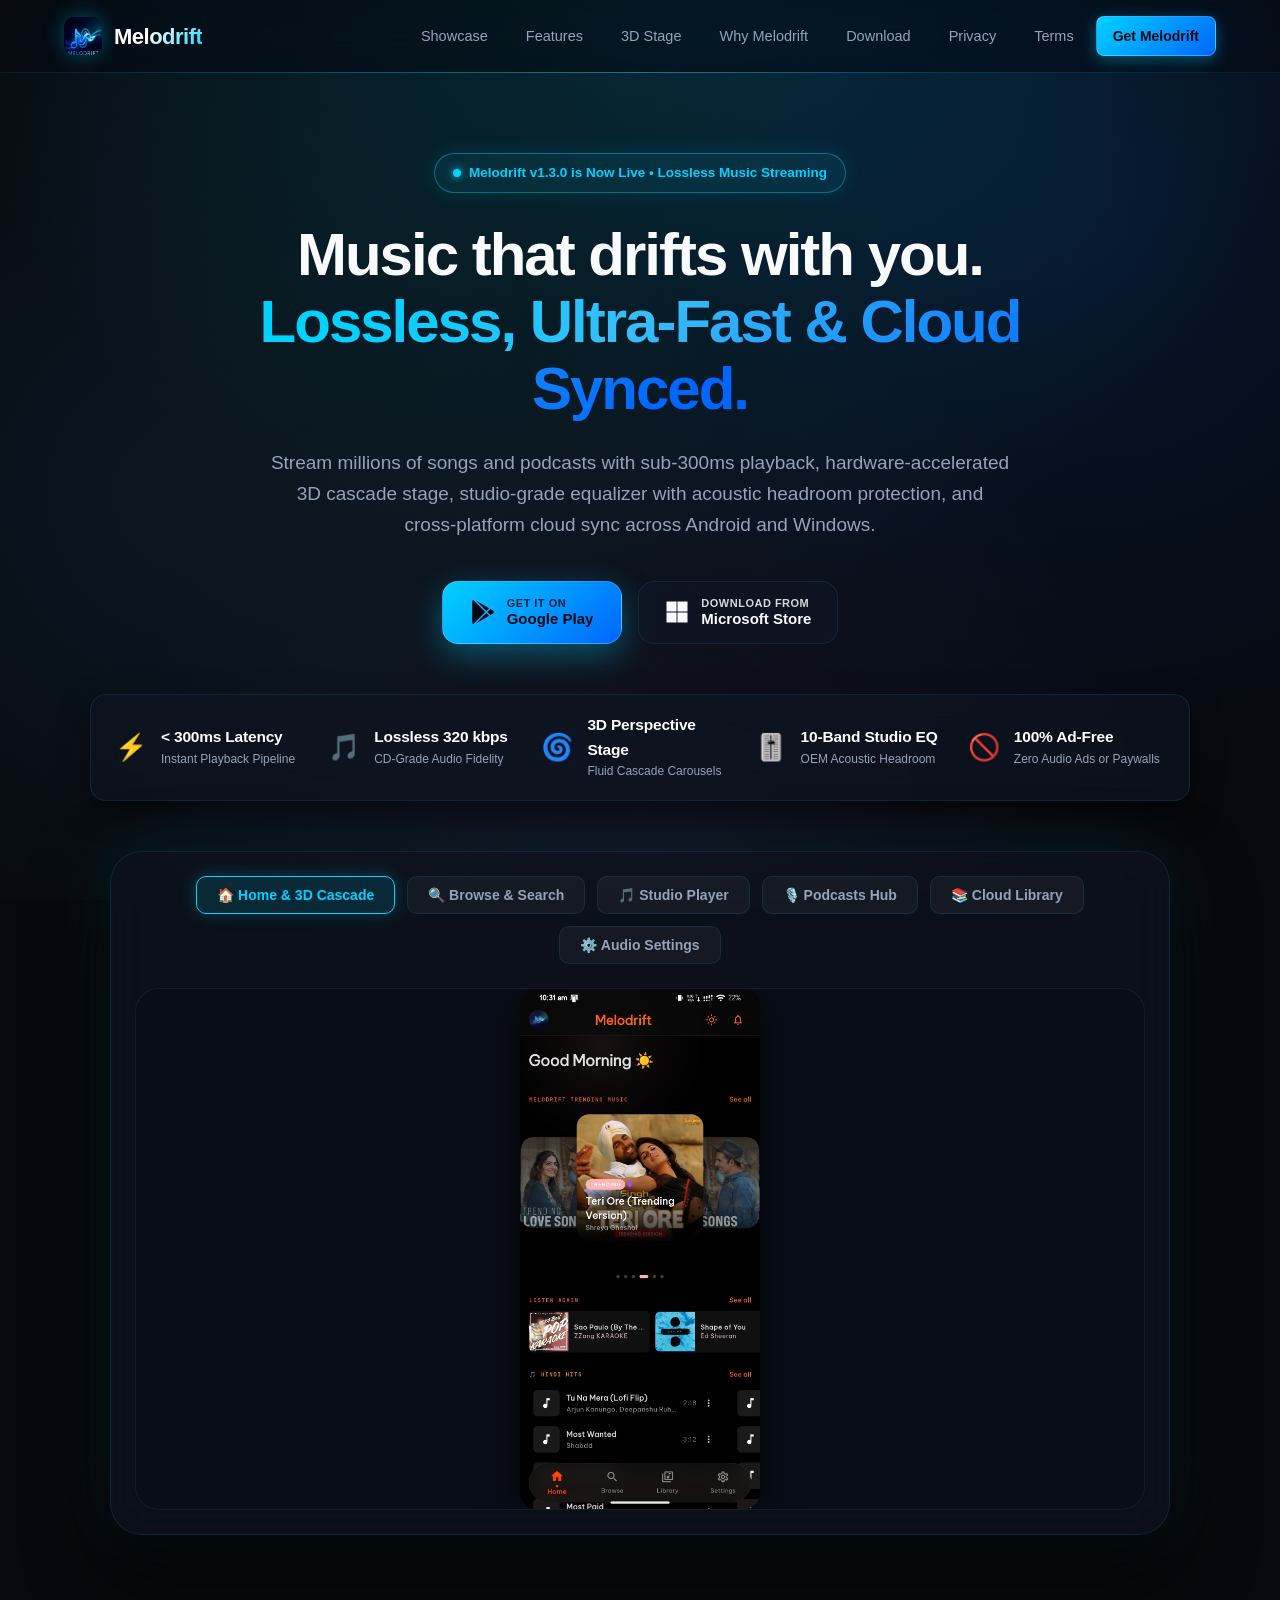
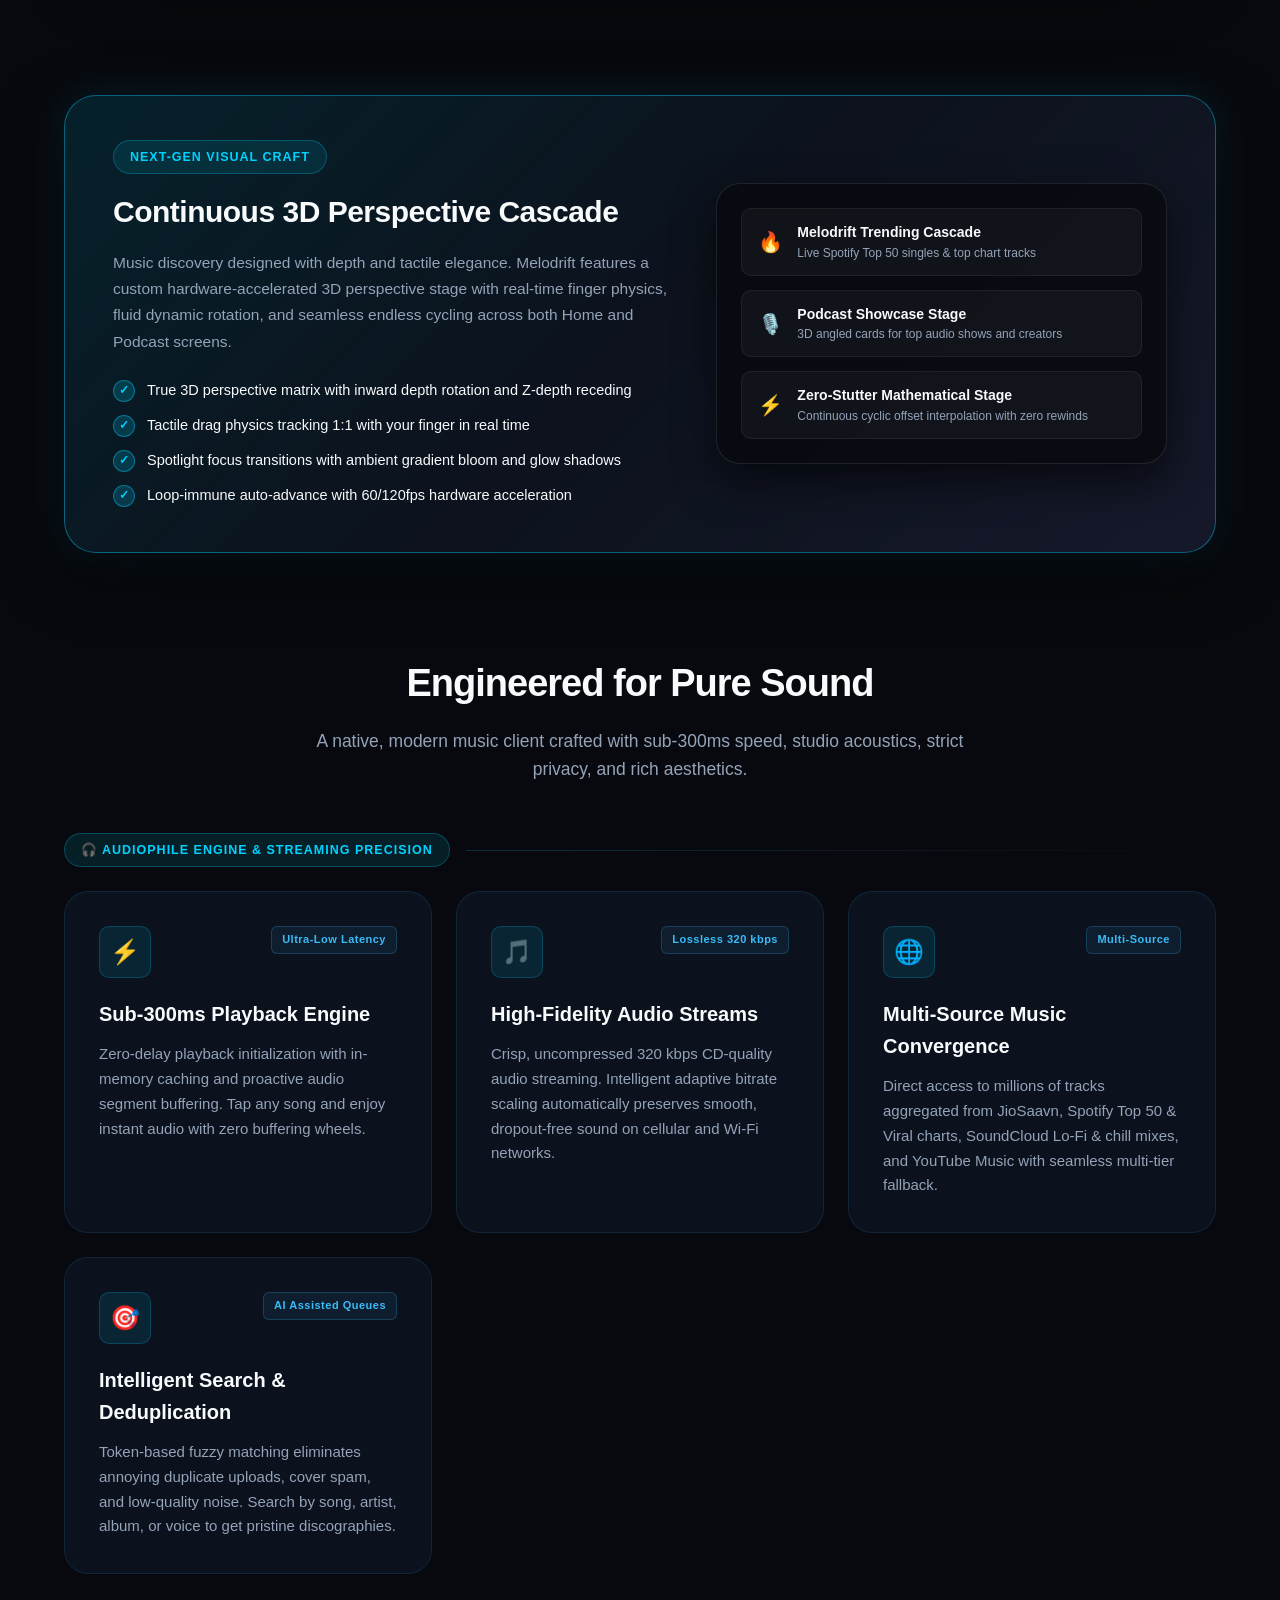
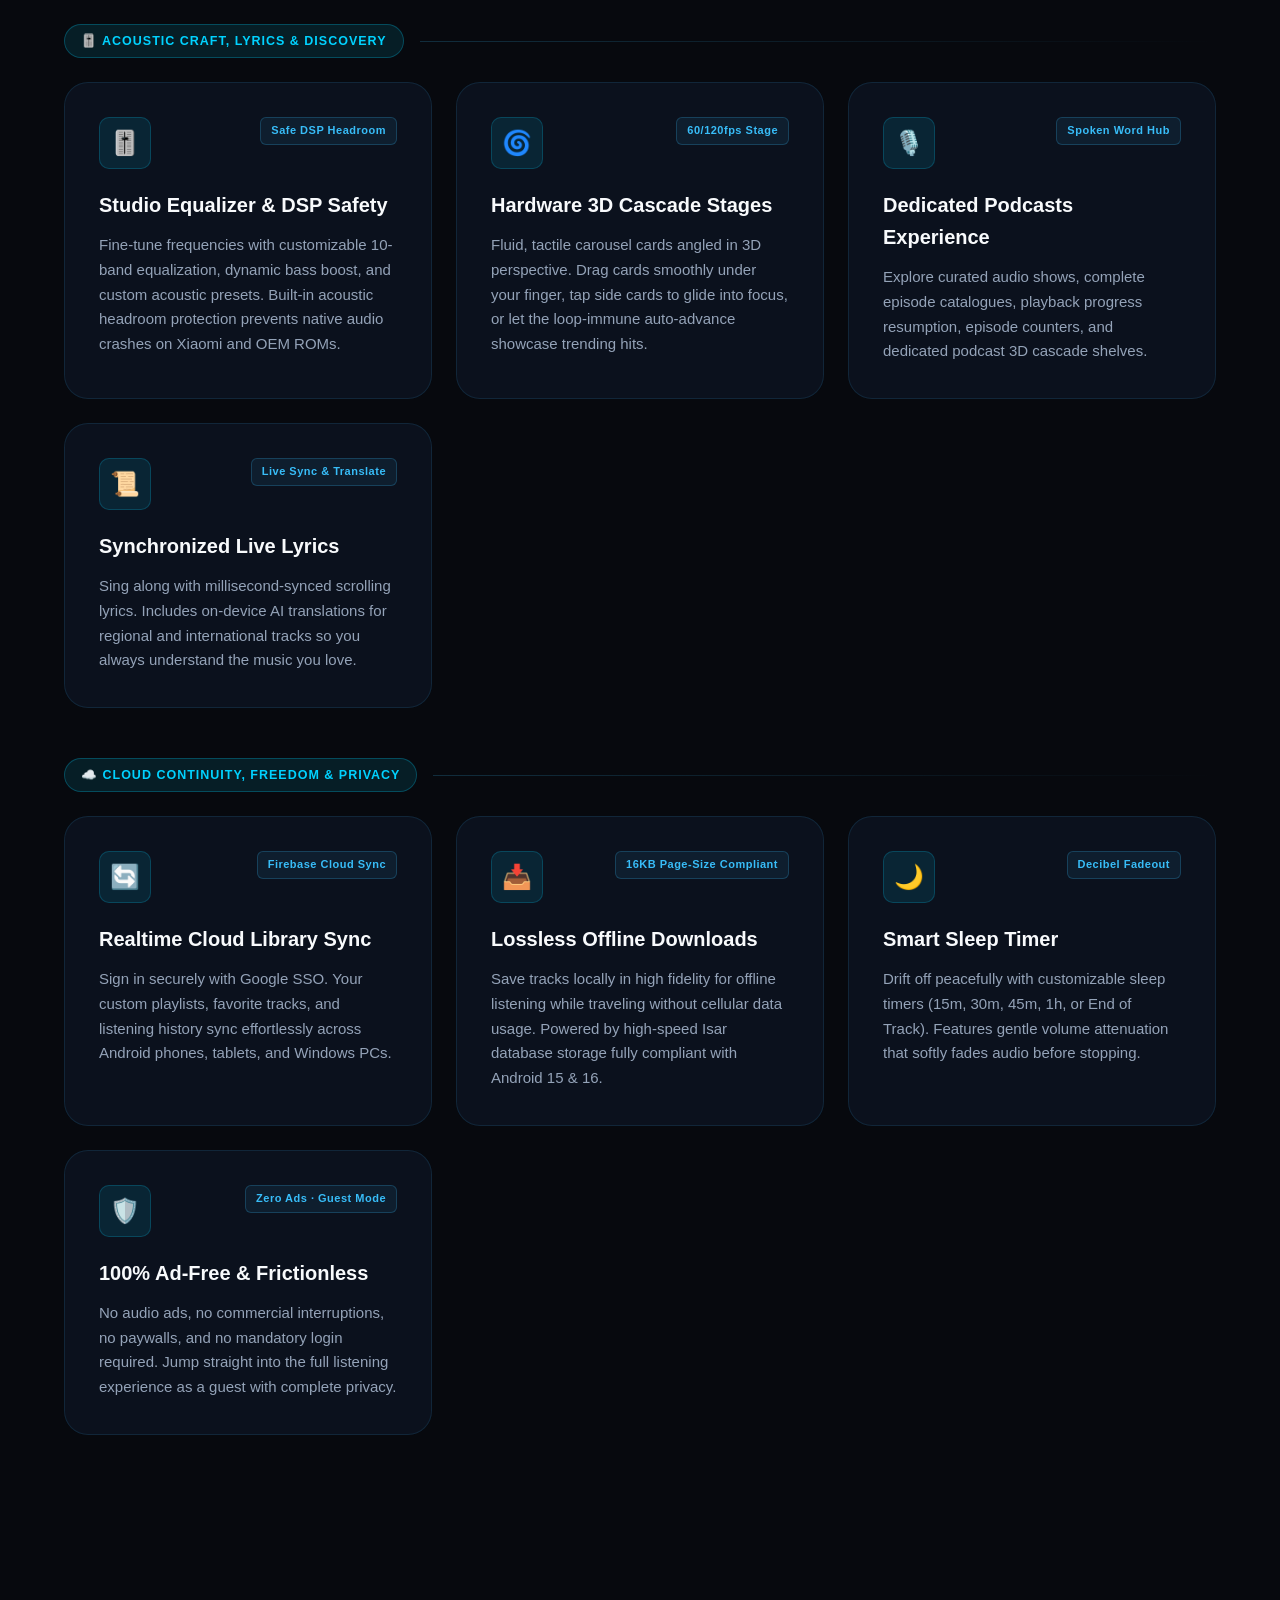
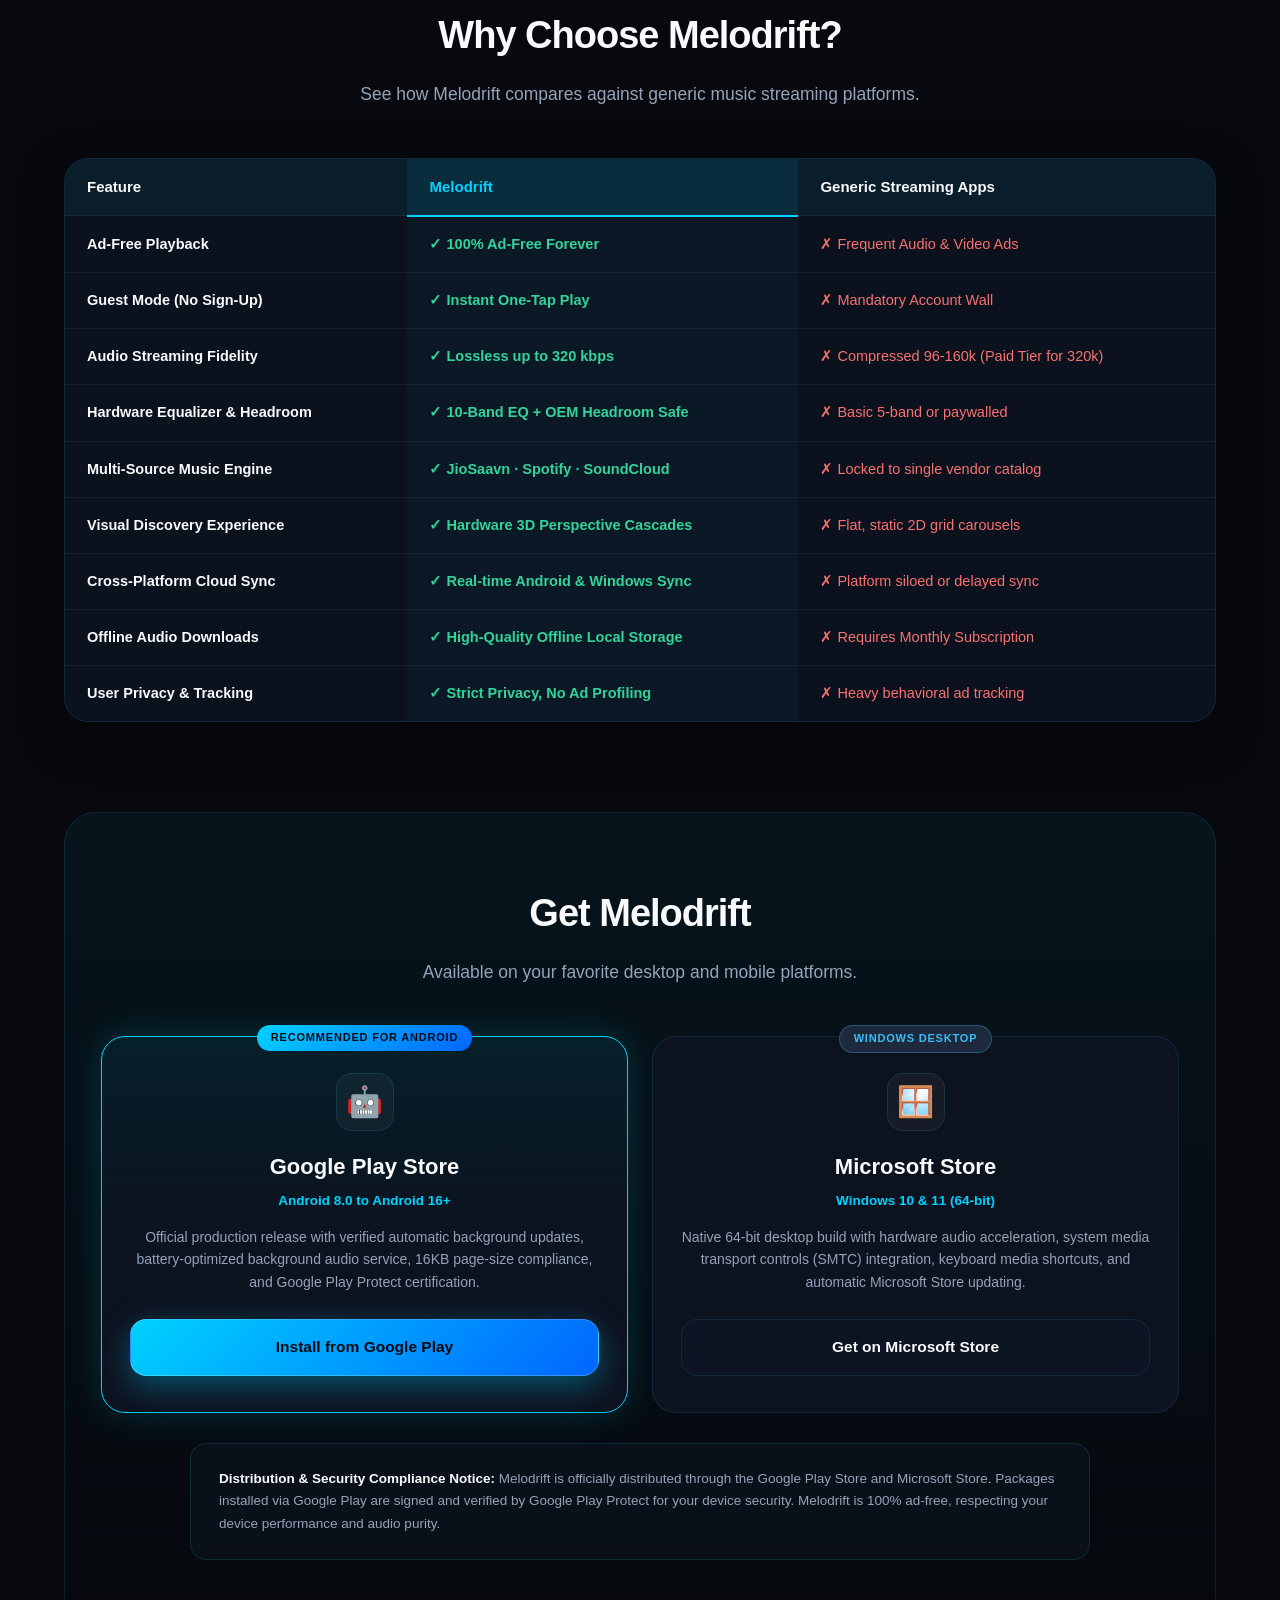
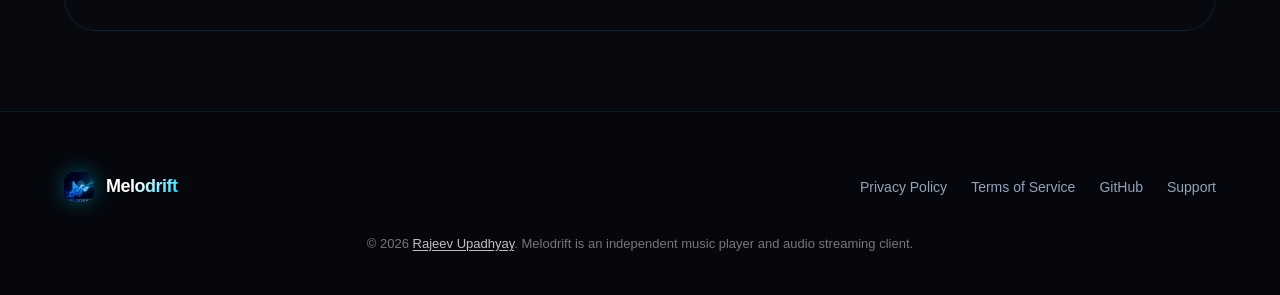
==== index.html @ b4b2e5e3 "feat(website): add comprehensive 3D cascade, studio equalizer, podcasts, and comparison matrix detai" ====
<!DOCTYPE html>
<html lang="en">
<head>
  <meta charset="UTF-8">
  <meta name="viewport" content="width=device-width, initial-scale=1.0">
  <title>Melodrift — Let the Music Drift | Lossless, Ad-Free & Cloud Synced</title>
  <meta name="description" content="Melodrift is a state-of-the-art music streaming client and audio player for Android & Windows. Stream high-fidelity audio with sub-300ms playback, 3D perspective cascades, studio equalizer with acoustic headroom protection, cloud sync, and offline downloads.">
  <meta http-equiv="Content-Security-Policy" content="default-src 'self'; script-src 'self' 'unsafe-inline'; style-src 'self' 'unsafe-inline' https://fonts.googleapis.com; font-src 'self' https://fonts.gstatic.com; img-src 'self' data: https:; connect-src 'self'; base-uri 'self'; form-action 'none';">
  <meta http-equiv="X-Content-Type-Options" content="nosniff">
  <meta name="referrer" content="strict-origin-when-cross-origin">
  <link rel="stylesheet" href="style.css?v=2.2">
  <link rel="preconnect" href="https://fonts.googleapis.com">
  <link rel="preconnect" href="https://fonts.gstatic.com" crossorigin>
  <link href="https://fonts.googleapis.com/css2?family=Inter:wght@400;500;600;700;800;900&display=swap" rel="stylesheet">
  <link rel="icon" type="image/png" href="favicon.png?v=2.1">
</head>
<body>

  <!-- Navigation Header (Seamless Full-Width Glass) -->
  <header class="site-header">
    <div class="container navbar-container">
      <a href="index.html" class="brand">
        <img src="logo_emblem.png" alt="Melodrift Logo" class="brand-logo">
        <span>Melodrift</span>
      </a>
      <nav class="nav-links">
        <a href="#showcase">Showcase</a>
        <a href="#features">Features</a>
        <a href="#experience">3D Stage</a>
        <a href="#comparison">Why Melodrift</a>
        <a href="#download">Download</a>
        <a href="privacy.html">Privacy</a>
        <a href="terms.html">Terms</a>
        <a href="#download" class="btn-nav">Get Melodrift</a>
      </nav>
    </div>
  </header>

  <!-- Hero Section -->
  <main class="container">
    <section class="hero">
      <div class="badge">
        <span class="badge-dot"></span>
        <span>Melodrift v1.3.0 is Now Live • Lossless Music Streaming</span>
      </div>
      <h1 class="hero-title">
        Music that drifts with you.<br>
        <span class="gradient-text">Lossless, Ultra-Fast & Cloud Synced.</span>
      </h1>
      <p class="hero-subtitle">
        Stream millions of songs and podcasts with sub-300ms playback, hardware-accelerated 3D cascade stage, studio-grade equalizer with acoustic headroom protection, and cross-platform cloud sync across Android and Windows.
      </p>

      <!-- Store Buttons CTA Group -->
      <div class="cta-group">
        <!-- Google Play Store (Primary) -->
        <a href="https://play.google.com/store/apps/details?id=com.melodrift" target="_blank" rel="noopener noreferrer" class="btn-primary-play">
          <div class="btn-icon">
            <svg viewBox="0 0 512 512" fill="currentColor">
              <path d="M325.3 234.3L104.6 13l280.8 161.2-60.1 60.1zM47 0C34 6.8 25.3 19.2 25.3 35.3v441.3c0 16.1 8.7 28.5 21.7 35.3l256.6-256L47 0zm425.2 225.6l-58.9-34.1-65.7 64.5 65.7 64.5 60.1-34.1c18-14.3 18-46.5-1.2-60.8zM104.6 499l280.8-161.2-60.1-60.1L104.6 499z"/>
            </svg>
          </div>
          <div class="btn-text-block">
            <div class="btn-subtext">Get it on</div>
            <div class="btn-maintext">Google Play</div>
          </div>
        </a>

        <!-- Microsoft Store (Secondary) -->
        <a href="https://apps.microsoft.com/detail/9NTMFZ12Q80S?hl=en-us&gl=IN&ocid=pdpshare" target="_blank" rel="noopener noreferrer" class="btn-secondary-store">
          <div class="btn-icon">
            <svg viewBox="0 0 448 512" fill="currentColor">
              <path d="M0 32h214.7v214.7H0V32zm233.3 0H448v214.7H233.3V32zM0 265.3h214.7V480H0V265.3zm233.3 0H448V480H233.3V265.3z"/>
            </svg>
          </div>
          <div class="btn-text-block">
            <div class="btn-subtext">Download from</div>
            <div class="btn-maintext">Microsoft Store</div>
          </div>
        </a>
      </div>

      <!-- Live Technical Specs Strip -->
      <div class="tech-specs-strip">
        <div class="tech-spec-item">
          <div class="tech-spec-icon">⚡</div>
          <div class="tech-spec-data">
            <span class="tech-spec-value">&lt; 300ms Latency</span>
            <span class="tech-spec-label">Instant Playback Pipeline</span>
          </div>
        </div>
        <div class="tech-spec-item">
          <div class="tech-spec-icon">🎵</div>
          <div class="tech-spec-data">
            <span class="tech-spec-value">Lossless 320 kbps</span>
            <span class="tech-spec-label">CD-Grade Audio Fidelity</span>
          </div>
        </div>
        <div class="tech-spec-item">
          <div class="tech-spec-icon">🌀</div>
          <div class="tech-spec-data">
            <span class="tech-spec-value">3D Perspective Stage</span>
            <span class="tech-spec-label">Fluid Cascade Carousels</span>
          </div>
        </div>
        <div class="tech-spec-item">
          <div class="tech-spec-icon">🎚️</div>
          <div class="tech-spec-data">
            <span class="tech-spec-value">10-Band Studio EQ</span>
            <span class="tech-spec-label">OEM Acoustic Headroom</span>
          </div>
        </div>
        <div class="tech-spec-item">
          <div class="tech-spec-icon">🚫</div>
          <div class="tech-spec-data">
            <span class="tech-spec-value">100% Ad-Free</span>
            <span class="tech-spec-label">Zero Audio Ads or Paywalls</span>
          </div>
        </div>
      </div>

      <!-- Interactive App Showcase / Screenshots -->
      <div id="showcase" class="showcase-section">
        <div class="showcase-container">
          <div class="showcase-tabs">
            <button class="tab-btn active" onclick="switchTab('home', this)">🏠 Home & 3D Cascade</button>
            <button class="tab-btn" onclick="switchTab('browse', this)">🔍 Browse & Search</button>
            <button class="tab-btn" onclick="switchTab('player', this)">🎵 Studio Player</button>
            <button class="tab-btn" onclick="switchTab('podcasts', this)">🎙️ Podcasts Hub</button>
            <button class="tab-btn" onclick="switchTab('library', this)">📚 Cloud Library</button>
            <button class="tab-btn" onclick="switchTab('settings', this)">⚙️ Audio Settings</button>
          </div>
          <div class="showcase-content">
            <div id="slide-home" class="showcase-slide active">
              <img src="assets/screenshots/Home.png" alt="Melodrift Home Screen with 3D Cascade" class="screenshot-frame">
            </div>
            <div id="slide-browse" class="showcase-slide">
              <img src="assets/screenshots/Browse.png" alt="Melodrift Browse and Multi-Source Search" class="screenshot-frame">
            </div>
            <div id="slide-player" class="showcase-slide">
              <img src="assets/screenshots/Player.png" alt="Melodrift Studio Audio Player" class="screenshot-frame">
            </div>
            <div id="slide-podcasts" class="showcase-slide">
              <img src="assets/screenshots/Podcasts.png" alt="Melodrift Podcasts Hub and Shows" class="screenshot-frame">
            </div>
            <div id="slide-library" class="showcase-slide">
              <img src="assets/screenshots/Library.png" alt="Melodrift Cloud Synced Music Library" class="screenshot-frame">
            </div>
            <div id="slide-settings" class="showcase-slide">
              <img src="assets/screenshots/Settings.png" alt="Melodrift Audio Settings and Equalizer" class="screenshot-frame">
            </div>
          </div>
        </div>
      </div>
    </section>

    <!-- 3D Cascade Experience Spotlight Banner -->
    <section id="experience">
      <div class="highlight-banner">
        <div class="highlight-banner-content">
          <div class="category-badge" style="margin-bottom: 14px;">Next-Gen Visual Craft</div>
          <h3>Continuous 3D Perspective Cascade</h3>
          <p>Music discovery designed with depth and tactile elegance. Melodrift features a custom hardware-accelerated 3D perspective stage with real-time finger physics, fluid dynamic rotation, and seamless endless cycling across both Home and Podcast screens.</p>
          <ul class="highlight-bullets">
            <li><span class="check-icon">✓</span> <span>True 3D perspective matrix with inward depth rotation and Z-depth receding</span></li>
            <li><span class="check-icon">✓</span> <span>Tactile drag physics tracking 1:1 with your finger in real time</span></li>
            <li><span class="check-icon">✓</span> <span>Spotlight focus transitions with ambient gradient bloom and glow shadows</span></li>
            <li><span class="check-icon">✓</span> <span>Loop-immune auto-advance with 60/120fps hardware acceleration</span></li>
          </ul>
        </div>
        <div class="highlight-graphic">
          <div class="highlight-graphic-item">
            <span class="item-icon">🔥</span>
            <div>
              <span>Melodrift Trending Cascade</span>
              <span class="item-meta">Live Spotify Top 50 singles & top chart tracks</span>
            </div>
          </div>
          <div class="highlight-graphic-item">
            <span class="item-icon">🎙️</span>
            <div>
              <span>Podcast Showcase Stage</span>
              <span class="item-meta">3D angled cards for top audio shows and creators</span>
            </div>
          </div>
          <div class="highlight-graphic-item">
            <span class="item-icon">⚡</span>
            <div>
              <span>Zero-Stutter Mathematical Stage</span>
              <span class="item-meta">Continuous cyclic offset interpolation with zero rewinds</span>
            </div>
          </div>
        </div>
      </div>
    </section>

    <!-- Detailed Features Section -->
    <section id="features" style="padding: 20px 0 60px;">
      <h2 class="section-title">Engineered for Pure Sound</h2>
      <p class="section-subtitle">A native, modern music client crafted with sub-300ms speed, studio acoustics, strict privacy, and rich aesthetics.</p>

      <!-- Category 1: Audiophile Streaming & Search -->
      <div class="category-divider">
        <span class="category-badge">🎧 Audiophile Engine & Streaming Precision</span>
        <div class="category-line"></div>
      </div>

      <div class="features-grid">
        <div class="feature-card">
          <div class="feature-card-header">
            <div class="feature-icon">⚡</div>
            <span class="card-tag">Ultra-Low Latency</span>
          </div>
          <h3>Sub-300ms Playback Engine</h3>
          <p>Zero-delay playback initialization with in-memory caching and proactive audio segment buffering. Tap any song and enjoy instant audio with zero buffering wheels.</p>
        </div>

        <div class="feature-card">
          <div class="feature-card-header">
            <div class="feature-icon">🎵</div>
            <span class="card-tag">Lossless 320 kbps</span>
          </div>
          <h3>High-Fidelity Audio Streams</h3>
          <p>Crisp, uncompressed 320 kbps CD-quality audio streaming. Intelligent adaptive bitrate scaling automatically preserves smooth, dropout-free sound on cellular and Wi-Fi networks.</p>
        </div>

        <div class="feature-card">
          <div class="feature-card-header">
            <div class="feature-icon">🌐</div>
            <span class="card-tag">Multi-Source</span>
          </div>
          <h3>Multi-Source Music Convergence</h3>
          <p>Direct access to millions of tracks aggregated from JioSaavn, Spotify Top 50 & Viral charts, SoundCloud Lo-Fi & chill mixes, and YouTube Music with seamless multi-tier fallback.</p>
        </div>

        <div class="feature-card">
          <div class="feature-card-header">
            <div class="feature-icon">🎯</div>
            <span class="card-tag">AI Assisted Queues</span>
          </div>
          <h3>Intelligent Search & Deduplication</h3>
          <p>Token-based fuzzy matching eliminates annoying duplicate uploads, cover spam, and low-quality noise. Search by song, artist, album, or voice to get pristine discographies.</p>
        </div>
      </div>

      <!-- Category 2: Acoustic Engineering & Discovery -->
      <div class="category-divider">
        <span class="category-badge">🎚️ Acoustic Craft, Lyrics & Discovery</span>
        <div class="category-line"></div>
      </div>

      <div class="features-grid">
        <div class="feature-card">
          <div class="feature-card-header">
            <div class="feature-icon">🎚️</div>
            <span class="card-tag">Safe DSP Headroom</span>
          </div>
          <h3>Studio Equalizer & DSP Safety</h3>
          <p>Fine-tune frequencies with customizable 10-band equalization, dynamic bass boost, and custom acoustic presets. Built-in acoustic headroom protection prevents native audio crashes on Xiaomi and OEM ROMs.</p>
        </div>

        <div class="feature-card">
          <div class="feature-card-header">
            <div class="feature-icon">🌀</div>
            <span class="card-tag">60/120fps Stage</span>
          </div>
          <h3>Hardware 3D Cascade Stages</h3>
          <p>Fluid, tactile carousel cards angled in 3D perspective. Drag cards smoothly under your finger, tap side cards to glide into focus, or let the loop-immune auto-advance showcase trending hits.</p>
        </div>

        <div class="feature-card">
          <div class="feature-card-header">
            <div class="feature-icon">🎙️</div>
            <span class="card-tag">Spoken Word Hub</span>
          </div>
          <h3>Dedicated Podcasts Experience</h3>
          <p>Explore curated audio shows, complete episode catalogues, playback progress resumption, episode counters, and dedicated podcast 3D cascade shelves.</p>
        </div>

        <div class="feature-card">
          <div class="feature-card-header">
            <div class="feature-icon">📜</div>
            <span class="card-tag">Live Sync & Translate</span>
          </div>
          <h3>Synchronized Live Lyrics</h3>
          <p>Sing along with millisecond-synced scrolling lyrics. Includes on-device AI translations for regional and international tracks so you always understand the music you love.</p>
        </div>
      </div>

      <!-- Category 3: Cloud Continuity, Freedom & Privacy -->
      <div class="category-divider">
        <span class="category-badge">☁️ Cloud Continuity, Freedom & Privacy</span>
        <div class="category-line"></div>
      </div>

      <div class="features-grid">
        <div class="feature-card">
          <div class="feature-card-header">
            <div class="feature-icon">🔄</div>
            <span class="card-tag">Firebase Cloud Sync</span>
          </div>
          <h3>Realtime Cloud Library Sync</h3>
          <p>Sign in securely with Google SSO. Your custom playlists, favorite tracks, and listening history sync effortlessly across Android phones, tablets, and Windows PCs.</p>
        </div>

        <div class="feature-card">
          <div class="feature-card-header">
            <div class="feature-icon">📥</div>
            <span class="card-tag">16KB Page-Size Compliant</span>
          </div>
          <h3>Lossless Offline Downloads</h3>
          <p>Save tracks locally in high fidelity for offline listening while traveling without cellular data usage. Powered by high-speed Isar database storage fully compliant with Android 15 & 16.</p>
        </div>

        <div class="feature-card">
          <div class="feature-card-header">
            <div class="feature-icon">🌙</div>
            <span class="card-tag">Decibel Fadeout</span>
          </div>
          <h3>Smart Sleep Timer</h3>
          <p>Drift off peacefully with customizable sleep timers (15m, 30m, 45m, 1h, or End of Track). Features gentle volume attenuation that softly fades audio before stopping.</p>
        </div>

        <div class="feature-card">
          <div class="feature-card-header">
            <div class="feature-icon">🛡️</div>
            <span class="card-tag">Zero Ads · Guest Mode</span>
          </div>
          <h3>100% Ad-Free & Frictionless</h3>
          <p>No audio ads, no commercial interruptions, no paywalls, and no mandatory login required. Jump straight into the full listening experience as a guest with complete privacy.</p>
        </div>
      </div>
    </section>

    <!-- Why Melodrift / Comparison Matrix Section -->
    <section id="comparison" class="comparison-section">
      <h2 class="section-title">Why Choose Melodrift?</h2>
      <p class="section-subtitle">See how Melodrift compares against generic music streaming platforms.</p>

      <div class="comparison-wrapper">
        <table class="comparison-table">
          <thead>
            <tr>
              <th>Feature</th>
              <th class="col-brand">Melodrift</th>
              <th>Generic Streaming Apps</th>
            </tr>
          </thead>
          <tbody>
            <tr>
              <td><strong>Ad-Free Playback</strong></td>
              <td class="col-brand"><span class="pill-check">✓ 100% Ad-Free Forever</span></td>
              <td><span class="pill-cross">✗ Frequent Audio & Video Ads</span></td>
            </tr>
            <tr>
              <td><strong>Guest Mode (No Sign-Up)</strong></td>
              <td class="col-brand"><span class="pill-check">✓ Instant One-Tap Play</span></td>
              <td><span class="pill-cross">✗ Mandatory Account Wall</span></td>
            </tr>
            <tr>
              <td><strong>Audio Streaming Fidelity</strong></td>
              <td class="col-brand"><span class="pill-check">✓ Lossless up to 320 kbps</span></td>
              <td><span class="pill-cross">✗ Compressed 96-160k (Paid Tier for 320k)</span></td>
            </tr>
            <tr>
              <td><strong>Hardware Equalizer & Headroom</strong></td>
              <td class="col-brand"><span class="pill-check">✓ 10-Band EQ + OEM Headroom Safe</span></td>
              <td><span class="pill-cross">✗ Basic 5-band or paywalled</span></td>
            </tr>
            <tr>
              <td><strong>Multi-Source Music Engine</strong></td>
              <td class="col-brand"><span class="pill-check">✓ JioSaavn · Spotify · SoundCloud</span></td>
              <td><span class="pill-cross">✗ Locked to single vendor catalog</span></td>
            </tr>
            <tr>
              <td><strong>Visual Discovery Experience</strong></td>
              <td class="col-brand"><span class="pill-check">✓ Hardware 3D Perspective Cascades</span></td>
              <td><span class="pill-cross">✗ Flat, static 2D grid carousels</span></td>
            </tr>
            <tr>
              <td><strong>Cross-Platform Cloud Sync</strong></td>
              <td class="col-brand"><span class="pill-check">✓ Real-time Android & Windows Sync</span></td>
              <td><span class="pill-cross">✗ Platform siloed or delayed sync</span></td>
            </tr>
            <tr>
              <td><strong>Offline Audio Downloads</strong></td>
              <td class="col-brand"><span class="pill-check">✓ High-Quality Offline Local Storage</span></td>
              <td><span class="pill-cross">✗ Requires Monthly Subscription</span></td>
            </tr>
            <tr>
              <td><strong>User Privacy & Tracking</strong></td>
              <td class="col-brand"><span class="pill-check">✓ Strict Privacy, No Ad Profiling</span></td>
              <td><span class="pill-cross">✗ Heavy behavioral ad tracking</span></td>
            </tr>
          </tbody>
        </table>
      </div>
    </section>

    <!-- Download Section -->
    <section id="download" class="download-section">
      <h2 class="section-title">Get Melodrift</h2>
      <p class="section-subtitle">Available on your favorite desktop and mobile platforms.</p>

      <div class="download-cards">
        <!-- Google Play Store (Primary & Recommended) -->
        <div class="download-card featured">
          <div class="download-tag">Recommended for Android</div>
          <div class="download-card-icon">🤖</div>
          <h3>Google Play Store</h3>
          <div class="platform-version">Android 8.0 to Android 16+</div>
          <p class="platform-desc">
            Official production release with verified automatic background updates, battery-optimized background audio service, 16KB page-size compliance, and Google Play Protect certification.
          </p>
          <a href="https://play.google.com/store/apps/details?id=com.melodrift" target="_blank" rel="noopener noreferrer" class="btn-primary-play" style="width: 100%; justify-content: center;">
            Install from Google Play
          </a>
        </div>

        <!-- Microsoft Store -->
        <div class="download-card">
          <div class="download-tag" style="background: #1E293B; color: #38BDF8; border: 1px solid rgba(56, 189, 248, 0.3);">Windows Desktop</div>
          <div class="download-card-icon">🪟</div>
          <h3>Microsoft Store</h3>
          <div class="platform-version">Windows 10 & 11 (64-bit)</div>
          <p class="platform-desc">
            Native 64-bit desktop build with hardware audio acceleration, system media transport controls (SMTC) integration, keyboard media shortcuts, and automatic Microsoft Store updating.
          </p>
          <a href="https://apps.microsoft.com/detail/9NTMFZ12Q80S?hl=en-us&gl=IN&ocid=pdpshare" target="_blank" rel="noopener noreferrer" class="btn-secondary-store" style="width: 100%; justify-content: center;">
            Get on Microsoft Store
          </a>
        </div>
      </div>

      <!-- Policy & Distribution Transparency Notice -->
      <div class="policy-notice">
        <strong>Distribution & Security Compliance Notice:</strong> Melodrift is officially distributed through the Google Play Store and Microsoft Store. Packages installed via Google Play are signed and verified by Google Play Protect for your device security. Melodrift is 100% ad-free, respecting your device performance and audio purity.
      </div>
    </section>
  </main>

  <!-- Footer -->
  <footer class="footer">
    <div class="container">
      <div class="footer-content">
        <a href="index.html" class="brand" style="font-size: 18px;">
          <img src="logo_emblem.png" alt="Melodrift Logo" class="brand-logo" style="width: 30px; height: 30px;">
          <span>Melodrift</span>
        </a>
        <div class="footer-links">
          <a href="privacy.html">Privacy Policy</a>
          <a href="terms.html">Terms of Service</a>
          <a href="https://github.com/wesoftcorp/melodrift-website" target="_blank" rel="noopener noreferrer">GitHub</a>
          <a href="mailto:rajeev.upadhyay@live.in">Support</a>
        </div>
      </div>
      <p style="text-align: center; font-size: 13px; color: rgba(255, 255, 255, 0.45);">
        &copy; 2026 <a href="https://rajeevupadhyay.com" target="_blank" rel="noopener noreferrer" style="color: rgba(255, 255, 255, 0.75); text-decoration: underline; text-underline-offset: 2px;">Rajeev Upadhyay</a>. Melodrift is an independent music player and audio streaming client.
      </p>
    </div>
  </footer>

  <script>
    function switchTab(tabId, el) {
      document.querySelectorAll('.tab-btn').forEach(btn => btn.classList.remove('active'));
      document.querySelectorAll('.showcase-slide').forEach(slide => slide.classList.remove('active'));

      const targetSlide = document.getElementById('slide-' + tabId);
      if (targetSlide) {
        targetSlide.classList.add('active');
      }

      const activeBtn = el || (window.event && window.event.currentTarget);
      if (activeBtn) {
        activeBtn.classList.add('active');
      }
    }
  </script>

</body>
</html>
---- style.css ----
:root {
  --bg-dark: #07090E;
  --bg-surface: #0E131F;
  --bg-card: rgba(15, 22, 36, 0.72);
  --bg-card-hover: rgba(22, 33, 54, 0.88);
  --primary: #00D2FF;
  --primary-dark: #0066FF;
  --primary-glow: rgba(0, 210, 255, 0.35);
  --accent: #38BDF8;
  --accent-purple: #818CF8;
  --text-main: #F8FAFC;
  --text-muted: #94A3B8;
  --text-dim: #64748B;
  --border: rgba(56, 189, 248, 0.12);
  --border-highlight: rgba(0, 210, 255, 0.4);
  --border-active: #00D2FF;
  --radius-xl: 32px;
  --radius-lg: 24px;
  --radius-md: 16px;
  --radius-sm: 10px;
  --font-sans: 'Inter', -apple-system, BlinkMacSystemFont, 'Segoe UI', Roboto, sans-serif;
  --shadow-glow: 0 12px 40px rgba(0, 210, 255, 0.22);
}

* {
  margin: 0;
  padding: 0;
  box-sizing: border-box;
}

html {
  scroll-behavior: smooth;
}

body {
  font-family: var(--font-sans);
  background-color: var(--bg-dark);
  color: var(--text-main);
  line-height: 1.6;
  overflow-x: hidden;
  background-image: 
    radial-gradient(circle at 50% -10%, rgba(0, 210, 255, 0.18) 0%, transparent 60%),
    radial-gradient(circle at 85% 25%, rgba(0, 102, 255, 0.12) 0%, transparent 45%),
    radial-gradient(circle at 15% 55%, rgba(56, 189, 248, 0.08) 0%, transparent 45%),
    radial-gradient(circle at 50% 90%, rgba(129, 140, 248, 0.08) 0%, transparent 50%);
  background-attachment: fixed;
}

a {
  color: inherit;
  text-decoration: none;
}

.container {
  max-width: 1200px;
  margin: 0 auto;
  padding: 0 24px;
}

/* ── Navigation Header (Seamless Full-Width Glass) ───────────────────────── */
.site-header {
  position: sticky;
  top: 0;
  left: 0;
  width: 100%;
  z-index: 1000;
  background: rgba(7, 9, 14, 0.6);
  backdrop-filter: blur(24px) saturate(180%);
  -webkit-backdrop-filter: blur(24px) saturate(180%);
  border-bottom: 1px solid rgba(56, 189, 248, 0.1);
  transition: all 0.3s ease;
}

.site-header::after {
  content: '';
  position: absolute;
  bottom: -1px;
  left: 0;
  right: 0;
  height: 1px;
  background: linear-gradient(90deg, 
    transparent 0%, 
    rgba(0, 210, 255, 0.25) 25%, 
    rgba(56, 189, 248, 0.5) 50%, 
    rgba(0, 102, 255, 0.25) 75%, 
    transparent 100%);
  pointer-events: none;
}

.navbar-container {
  display: flex;
  justify-content: space-between;
  align-items: center;
  padding: 16px 24px;
}

.brand {
  display: flex;
  align-items: center;
  gap: 12px;
  font-size: 22px;
  font-weight: 800;
  letter-spacing: -0.5px;
}

.brand-logo {
  width: 38px;
  height: 38px;
  border-radius: 10px;
  object-fit: cover;
  box-shadow: 0 0 20px var(--primary-glow);
  transition: transform 0.3s cubic-bezier(0.34, 1.56, 0.64, 1);
}

.brand:hover .brand-logo {
  transform: scale(1.08) rotate(3deg);
}

.brand span {
  background: linear-gradient(135deg, #FFFFFF 40%, var(--primary) 100%);
  -webkit-background-clip: text;
  -webkit-text-fill-color: transparent;
}

.nav-links {
  display: flex;
  gap: 6px;
  align-items: center;
  font-size: 14.5px;
  font-weight: 500;
  color: var(--text-muted);
}

.nav-links a {
  padding: 8px 16px;
  border-radius: 8px;
  transition: all 0.2s ease;
}

.nav-links a:hover {
  color: #FFFFFF;
  background: rgba(255, 255, 255, 0.06);
}

.btn-nav {
  padding: 9px 20px;
  border-radius: var(--radius-sm);
  background: linear-gradient(135deg, var(--primary) 0%, var(--primary-dark) 100%);
  color: #060911 !important;
  font-weight: 700;
  font-size: 14px;
  box-shadow: 0 4px 16px var(--primary-glow);
  transition: all 0.25s;
  border: 1px solid rgba(255, 255, 255, 0.2);
}

.btn-nav:hover {
  transform: translateY(-2px);
  box-shadow: 0 6px 24px rgba(0, 210, 255, 0.55);
}

/* ── Hero Section ──────────────────────────────────────────────────────── */
.hero {
  padding: 80px 0 50px;
  text-align: center;
  position: relative;
}

.badge {
  display: inline-flex;
  align-items: center;
  gap: 8px;
  padding: 8px 18px;
  background: rgba(0, 210, 255, 0.08);
  border: 1px solid var(--border-highlight);
  border-radius: 50px;
  color: var(--primary);
  font-size: 13.5px;
  font-weight: 600;
  margin-bottom: 28px;
  box-shadow: 0 0 20px rgba(0, 210, 255, 0.12);
}

.badge-dot {
  width: 8px;
  height: 8px;
  border-radius: 50%;
  background: var(--primary);
  box-shadow: 0 0 8px var(--primary);
  display: inline-block;
  animation: pulse 2s infinite;
}

@keyframes pulse {
  0%, 100% { opacity: 1; transform: scale(1); }
  50% { opacity: 0.5; transform: scale(0.85); }
}

.hero-title {
  font-size: 60px;
  font-weight: 900;
  line-height: 1.12;
  letter-spacing: -2px;
  margin-bottom: 24px;
  max-width: 960px;
  margin-left: auto;
  margin-right: auto;
}

.gradient-text {
  background: linear-gradient(135deg, #00D2FF 10%, #38BDF8 40%, #0066FF 90%);
  -webkit-background-clip: text;
  -webkit-text-fill-color: transparent;
}

.hero-subtitle {
  font-size: 19px;
  color: var(--text-muted);
  max-width: 740px;
  margin: 0 auto 40px;
  line-height: 1.65;
}

.cta-group {
  display: flex;
  justify-content: center;
  gap: 16px;
  flex-wrap: wrap;
  margin-bottom: 50px;
}

/* ── Call to Action Buttons ────────────────────────────────────────────── */
.btn-primary-play {
  display: inline-flex;
  align-items: center;
  gap: 12px;
  padding: 15px 28px;
  background: linear-gradient(135deg, #00D2FF 0%, #0066FF 100%);
  color: #050811;
  border-radius: var(--radius-md);
  font-size: 15.5px;
  font-weight: 700;
  box-shadow: 0 10px 32px var(--primary-glow);
  transition: all 0.25s cubic-bezier(0.16, 1, 0.3, 1);
  border: 1px solid rgba(255, 255, 255, 0.2);
}

.btn-primary-play:hover {
  transform: translateY(-3px) scale(1.02);
  box-shadow: 0 16px 44px rgba(0, 210, 255, 0.5);
  color: #03060E;
}

.btn-secondary-store {
  display: inline-flex;
  align-items: center;
  gap: 12px;
  padding: 15px 26px;
  background: var(--bg-card);
  border: 1px solid var(--border);
  color: var(--text-main);
  border-radius: var(--radius-md);
  font-size: 15.5px;
  font-weight: 600;
  backdrop-filter: blur(12px);
  transition: all 0.25s;
}

.btn-secondary-store:hover {
  background: var(--bg-card-hover);
  border-color: var(--border-highlight);
  transform: translateY(-3px);
  color: var(--primary);
  box-shadow: 0 8px 24px rgba(0, 0, 0, 0.4);
}

.btn-tertiary-apk {
  display: inline-flex;
  align-items: center;
  gap: 10px;
  padding: 15px 24px;
  background: rgba(255, 255, 255, 0.03);
  border: 1px dashed rgba(255, 255, 255, 0.2);
  color: var(--text-muted);
  border-radius: var(--radius-md);
  font-size: 14.5px;
  font-weight: 500;
  transition: all 0.25s;
}

.btn-tertiary-apk:hover {
  border-color: var(--primary);
  color: var(--text-main);
  background: rgba(0, 210, 255, 0.05);
  transform: translateY(-2px);
}

.btn-icon {
  width: 24px;
  height: 24px;
  display: flex;
  align-items: center;
  justify-content: center;
  flex-shrink: 0;
}

.btn-icon svg {
  width: 100%;
  height: 100%;
}

.btn-text-block {
  text-align: left;
  line-height: 1.2;
}

.btn-subtext {
  font-size: 11px;
  text-transform: uppercase;
  letter-spacing: 0.5px;
  opacity: 0.85;
}

.btn-maintext {
  font-size: 15px;
  font-weight: 700;
}

/* ── Hero App Showcase / Screenshot Gallery ─────────────────────────────── */
.showcase-section {
  margin: 30px auto 70px;
  max-width: 1060px;
}

.showcase-container {
  background: rgba(14, 20, 32, 0.7);
  border: 1px solid var(--border);
  border-radius: var(--radius-xl);
  padding: 24px;
  box-shadow: 0 30px 80px rgba(0, 0, 0, 0.8), 0 0 60px rgba(0, 210, 255, 0.12);
  backdrop-filter: blur(20px);
  -webkit-backdrop-filter: blur(20px);
}

.showcase-tabs {
  display: flex;
  justify-content: center;
  gap: 12px;
  margin-bottom: 24px;
  flex-wrap: wrap;
}

.tab-btn {
  background: rgba(255, 255, 255, 0.04);
  border: 1px solid var(--border);
  color: var(--text-muted);
  padding: 10px 20px;
  border-radius: var(--radius-sm);
  font-size: 14px;
  font-weight: 600;
  cursor: pointer;
  transition: all 0.2s;
  display: flex;
  align-items: center;
  gap: 8px;
}

.tab-btn:hover {
  color: var(--text-main);
  border-color: var(--border-highlight);
}

.tab-btn.active {
  background: rgba(0, 210, 255, 0.12);
  border-color: var(--primary);
  color: var(--primary);
  box-shadow: 0 0 16px rgba(0, 210, 255, 0.25);
}

.showcase-content {
  position: relative;
  border-radius: var(--radius-lg);
  overflow: hidden;
  background: #090D17;
  border: 1px solid rgba(255, 255, 255, 0.06);
  min-height: 480px;
  display: flex;
  align-items: center;
  justify-content: center;
}

.showcase-slide {
  display: none;
  width: 100%;
  animation: fadeIn 0.4s ease-out forwards;
}

.showcase-slide.active {
  display: flex;
  flex-direction: column;
  align-items: center;
}

@keyframes fadeIn {
  from { opacity: 0; transform: scale(0.98); }
  to { opacity: 1; transform: scale(1); }
}

.screenshot-frame {
  max-width: 100%;
  max-height: 520px;
  border-radius: var(--radius-md);
  object-fit: contain;
  box-shadow: 0 12px 40px rgba(0, 0, 0, 0.6);
}

/* ── Features Section ─────────────────────────────────────────────────── */
.section-title {
  text-align: center;
  font-size: 38px;
  font-weight: 800;
  letter-spacing: -1px;
  margin-bottom: 14px;
}

.section-subtitle {
  text-align: center;
  font-size: 17.5px;
  color: var(--text-muted);
  max-width: 650px;
  margin: 0 auto 50px;
}

.features-grid {
  display: grid;
  grid-template-columns: repeat(auto-fit, minmax(320px, 1fr));
  gap: 24px;
  margin-bottom: 50px;
}

/* ── Live Technical Specs Strip ───────────────────────────────────────── */
.tech-specs-strip {
  display: grid;
  grid-template-columns: repeat(auto-fit, minmax(180px, 1fr));
  gap: 16px;
  max-width: 1100px;
  margin: 36px auto 50px;
  padding: 18px 24px;
  background: rgba(14, 20, 32, 0.75);
  border: 1px solid var(--border);
  border-radius: var(--radius-md);
  backdrop-filter: blur(16px);
  box-shadow: 0 12px 32px rgba(0, 0, 0, 0.4);
}

.tech-spec-item {
  display: flex;
  align-items: center;
  gap: 14px;
  text-align: left;
}

.tech-spec-icon {
  font-size: 26px;
  line-height: 1;
}

.tech-spec-data {
  display: flex;
  flex-direction: column;
}

.tech-spec-value {
  font-size: 15.5px;
  font-weight: 800;
  color: #FFFFFF;
  letter-spacing: -0.2px;
}

.tech-spec-label {
  font-size: 12px;
  color: var(--text-muted);
  font-weight: 500;
}

/* ── Category Section Divider ─────────────────────────────────────────── */
.category-divider {
  display: flex;
  align-items: center;
  gap: 16px;
  margin: 48px 0 24px;
}

.category-badge {
  display: inline-flex;
  align-items: center;
  gap: 8px;
  padding: 6px 16px;
  background: rgba(0, 210, 255, 0.1);
  border: 1px solid rgba(0, 210, 255, 0.25);
  border-radius: 999px;
  font-size: 12.5px;
  font-weight: 700;
  color: var(--primary);
  text-transform: uppercase;
  letter-spacing: 1px;
}

.category-line {
  flex-grow: 1;
  height: 1px;
  background: linear-gradient(90deg, rgba(56, 189, 248, 0.2), transparent);
}

.feature-card {
  background: var(--bg-card);
  border: 1px solid var(--border);
  border-radius: var(--radius-lg);
  padding: 34px;
  backdrop-filter: blur(12px);
  transition: all 0.3s cubic-bezier(0.16, 1, 0.3, 1);
  position: relative;
  overflow: hidden;
  display: flex;
  flex-direction: column;
}

.feature-card::before {
  content: '';
  position: absolute;
  top: 0;
  left: 0;
  right: 0;
  height: 2px;
  background: linear-gradient(90deg, transparent, var(--primary), transparent);
  opacity: 0;
  transition: opacity 0.3s;
}

.feature-card:hover {
  transform: translateY(-6px);
  border-color: var(--border-highlight);
  background: var(--bg-card-hover);
  box-shadow: 0 20px 48px rgba(0, 0, 0, 0.5), 0 0 30px rgba(0, 210, 255, 0.12);
}

.feature-card:hover::before {
  opacity: 1;
}

.feature-card-header {
  display: flex;
  justify-content: space-between;
  align-items: flex-start;
  margin-bottom: 20px;
}

.card-tag {
  font-size: 11px;
  font-weight: 700;
  padding: 4px 10px;
  border-radius: 6px;
  background: rgba(56, 189, 248, 0.08);
  border: 1px solid rgba(56, 189, 248, 0.22);
  color: var(--accent);
  letter-spacing: 0.5px;
}

.feature-icon {
  width: 52px;
  height: 52px;
  border-radius: var(--radius-sm);
  background: rgba(0, 210, 255, 0.1);
  display: flex;
  align-items: center;
  justify-content: center;
  font-size: 24px;
  color: var(--primary);
  border: 1px solid rgba(0, 210, 255, 0.2);
}

.feature-card h3 {
  font-size: 20px;
  font-weight: 700;
  margin-bottom: 12px;
  color: var(--text-main);
}

.feature-card p {
  font-size: 15px;
  color: var(--text-muted);
  line-height: 1.65;
}

/* ── Feature Highlight Banner (3D Cascade Spotlight) ───────────────────── */
.highlight-banner {
  background: linear-gradient(135deg, rgba(0, 210, 255, 0.12) 0%, rgba(14, 20, 32, 0.85) 50%, rgba(129, 140, 248, 0.12) 100%);
  border: 1px solid var(--border-highlight);
  border-radius: var(--radius-xl);
  padding: 44px 48px;
  margin: 40px 0 80px;
  display: grid;
  grid-template-columns: 1.25fr 1fr;
  gap: 40px;
  align-items: center;
  position: relative;
  overflow: hidden;
  box-shadow: 0 20px 60px rgba(0, 0, 0, 0.5), 0 0 40px rgba(0, 210, 255, 0.12);
}

.highlight-banner-content h3 {
  font-size: 30px;
  font-weight: 800;
  margin-bottom: 14px;
  letter-spacing: -0.5px;
}

.highlight-banner-content p {
  font-size: 15.5px;
  color: var(--text-muted);
  line-height: 1.7;
  margin-bottom: 24px;
}

.highlight-bullets {
  list-style: none;
  display: flex;
  flex-direction: column;
  gap: 12px;
}

.highlight-bullets li {
  display: flex;
  align-items: center;
  gap: 12px;
  font-size: 14.5px;
  color: var(--text-main);
  font-weight: 500;
}

.highlight-bullets li .check-icon {
  width: 22px;
  height: 22px;
  border-radius: 50%;
  background: rgba(0, 210, 255, 0.18);
  border: 1px solid rgba(0, 210, 255, 0.4);
  color: var(--primary);
  display: inline-flex;
  align-items: center;
  justify-content: center;
  font-size: 12px;
  font-weight: bold;
  flex-shrink: 0;
}

.highlight-graphic {
  background: rgba(7, 9, 14, 0.75);
  border: 1px solid rgba(255, 255, 255, 0.1);
  border-radius: var(--radius-lg);
  padding: 24px;
  display: flex;
  flex-direction: column;
  gap: 14px;
  box-shadow: 0 16px 40px rgba(0, 0, 0, 0.6);
}

.highlight-graphic-item {
  display: flex;
  align-items: center;
  gap: 14px;
  padding: 12px 16px;
  background: rgba(255, 255, 255, 0.04);
  border-radius: var(--radius-sm);
  border: 1px solid rgba(255, 255, 255, 0.06);
  font-size: 14px;
  font-weight: 600;
  color: var(--text-main);
}

.highlight-graphic-item .item-icon {
  font-size: 20px;
}

.highlight-graphic-item .item-meta {
  font-size: 12px;
  color: var(--text-muted);
  font-weight: 400;
  display: block;
}

/* ── Comparison Table Section ─────────────────────────────────────────── */
.comparison-section {
  margin: 60px 0 90px;
}

.comparison-wrapper {
  overflow-x: auto;
  border: 1px solid var(--border);
  border-radius: var(--radius-lg);
  background: var(--bg-card);
  backdrop-filter: blur(14px);
  box-shadow: 0 16px 48px rgba(0, 0, 0, 0.4);
}

.comparison-table {
  width: 100%;
  border-collapse: collapse;
  text-align: left;
}

.comparison-table th,
.comparison-table td {
  padding: 16px 22px;
  border-bottom: 1px solid rgba(255, 255, 255, 0.06);
  font-size: 14.5px;
}

.comparison-table th {
  background: rgba(0, 210, 255, 0.06);
  color: var(--text-main);
  font-weight: 700;
  font-size: 15px;
}

.comparison-table th.col-brand {
  color: var(--primary);
  background: rgba(0, 210, 255, 0.14);
  border-bottom: 2px solid var(--primary);
}

.comparison-table td.col-brand {
  background: rgba(0, 210, 255, 0.04);
  font-weight: 600;
  color: #FFFFFF;
}

.comparison-table tr:last-child td {
  border-bottom: none;
}

.comparison-table tr:hover td {
  background: rgba(255, 255, 255, 0.02);
}

.comparison-table tr:hover td.col-brand {
  background: rgba(0, 210, 255, 0.08);
}

.pill-check {
  display: inline-flex;
  align-items: center;
  gap: 6px;
  color: #34D399;
  font-weight: 700;
}

.pill-cross {
  display: inline-flex;
  align-items: center;
  gap: 6px;
  color: #F87171;
  font-weight: 500;
}

/* ── Download Section ──────────────────────────────────────────────────── */
.download-section {
  background: linear-gradient(180deg, rgba(0, 210, 255, 0.06) 0%, transparent 100%);
  border: 1px solid var(--border);
  border-radius: var(--radius-xl);
  padding: 70px 36px;
  text-align: center;
  margin-bottom: 80px;
}

.download-cards {
  display: grid;
  grid-template-columns: repeat(auto-fit, minmax(310px, 1fr));
  gap: 24px;
  max-width: 1080px;
  margin: 40px auto 0;
}

.download-card {
  background: #0D121F;
  border: 1px solid var(--border);
  border-radius: var(--radius-lg);
  padding: 36px 28px;
  display: flex;
  flex-direction: column;
  align-items: center;
  text-align: center;
  position: relative;
  transition: all 0.3s;
}

.download-card.featured {
  border-color: var(--primary);
  background: linear-gradient(180deg, rgba(0, 210, 255, 0.08) 0%, #0D121F 60%);
  box-shadow: 0 0 35px rgba(0, 210, 255, 0.18);
}

.download-card:hover {
  border-color: var(--border-highlight);
  transform: translateY(-5px);
  box-shadow: 0 16px 40px rgba(0, 0, 0, 0.4);
}

.download-tag {
  position: absolute;
  top: -12px;
  background: linear-gradient(135deg, var(--primary) 0%, var(--primary-dark) 100%);
  color: #050811;
  font-size: 11px;
  font-weight: 800;
  text-transform: uppercase;
  letter-spacing: 0.8px;
  padding: 4px 14px;
  border-radius: 20px;
}

.download-card-icon {
  width: 58px;
  height: 58px;
  border-radius: 16px;
  background: rgba(255, 255, 255, 0.04);
  display: flex;
  align-items: center;
  justify-content: center;
  font-size: 30px;
  margin-bottom: 18px;
  border: 1px solid var(--border);
}

.download-card h3 {
  font-size: 22px;
  font-weight: 700;
  margin-bottom: 6px;
}

.download-card .platform-version {
  font-size: 13.5px;
  color: var(--primary);
  font-weight: 600;
  margin-bottom: 14px;
}

.download-card .platform-desc {
  font-size: 14px;
  color: var(--text-muted);
  line-height: 1.6;
  margin-bottom: 26px;
  flex-grow: 1;
}

/* ── Policy Compliance Notice ─────────────────────────────────────────── */
.policy-notice {
  background: rgba(14, 20, 32, 0.6);
  border: 1px solid rgba(56, 189, 248, 0.14);
  border-radius: var(--radius-md);
  padding: 24px 28px;
  max-width: 900px;
  margin: 30px auto 0;
  text-align: left;
  font-size: 13.5px;
  color: var(--text-muted);
  line-height: 1.65;
}

.policy-notice strong {
  color: var(--text-main);
}

/* ── Footer ────────────────────────────────────────────────────────────── */
.footer {
  border-top: 1px solid var(--border);
  padding: 60px 0 40px;
  color: var(--text-muted);
  font-size: 14px;
  background: #05070C;
}

.footer-content {
  display: flex;
  justify-content: space-between;
  align-items: center;
  flex-wrap: wrap;
  gap: 24px;
  margin-bottom: 32px;
}

.footer-links {
  display: flex;
  gap: 24px;
  font-weight: 500;
}

.footer-links a:hover {
  color: var(--primary);
}

/* ── Responsive ────────────────────────────────────────────────────────── */
@media (max-width: 860px) {
  .hero-title {
    font-size: 44px;
  }
  .nav-links {
    display: none;
  }
  .features-grid {
    grid-template-columns: 1fr;
  }
  .download-cards {
    grid-template-columns: 1fr;
  }
  .highlight-banner {
    grid-template-columns: 1fr;
    padding: 30px 24px;
  }
  .tech-specs-strip {
    grid-template-columns: 1fr 1fr;
    padding: 16px;
  }
}

@media (max-width: 540px) {
  .tech-specs-strip {
    grid-template-columns: 1fr;
  }
  .comparison-table th,
  .comparison-table td {
    padding: 12px 14px;
    font-size: 13px;
  }
}
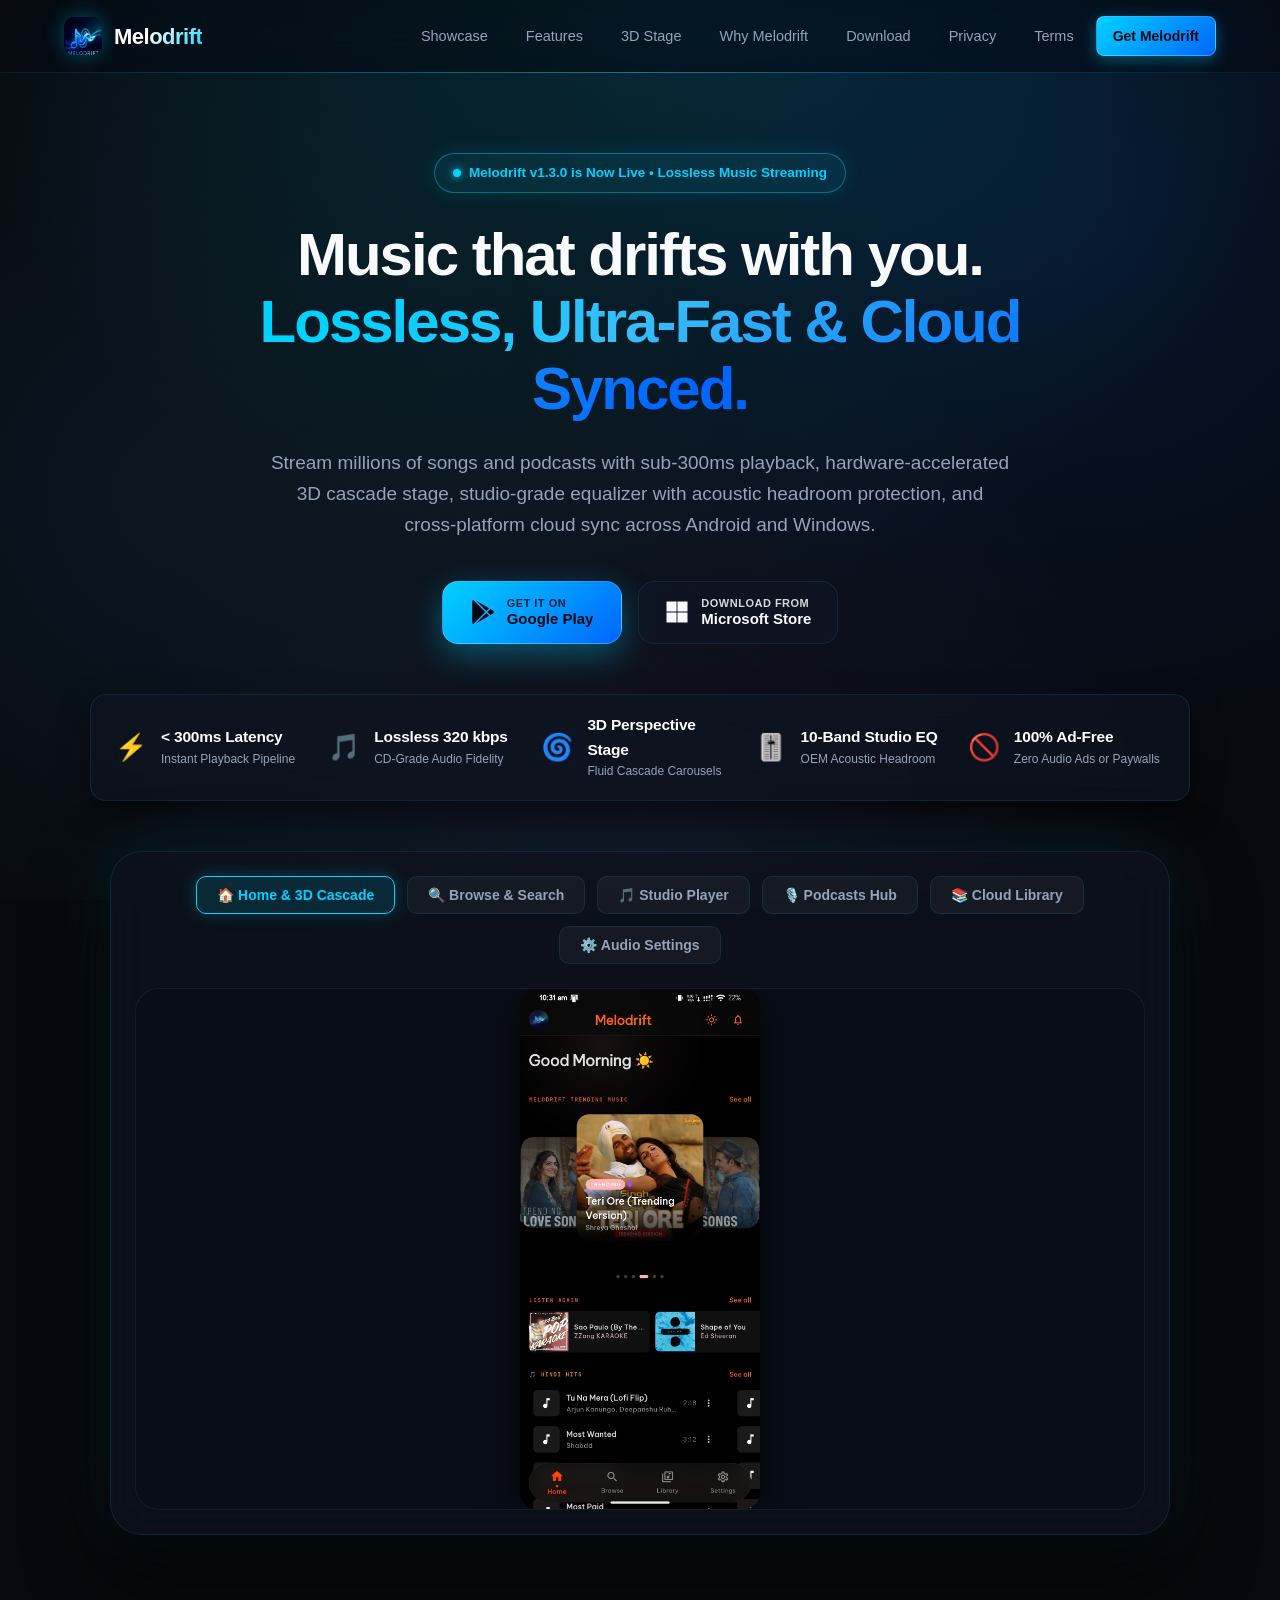
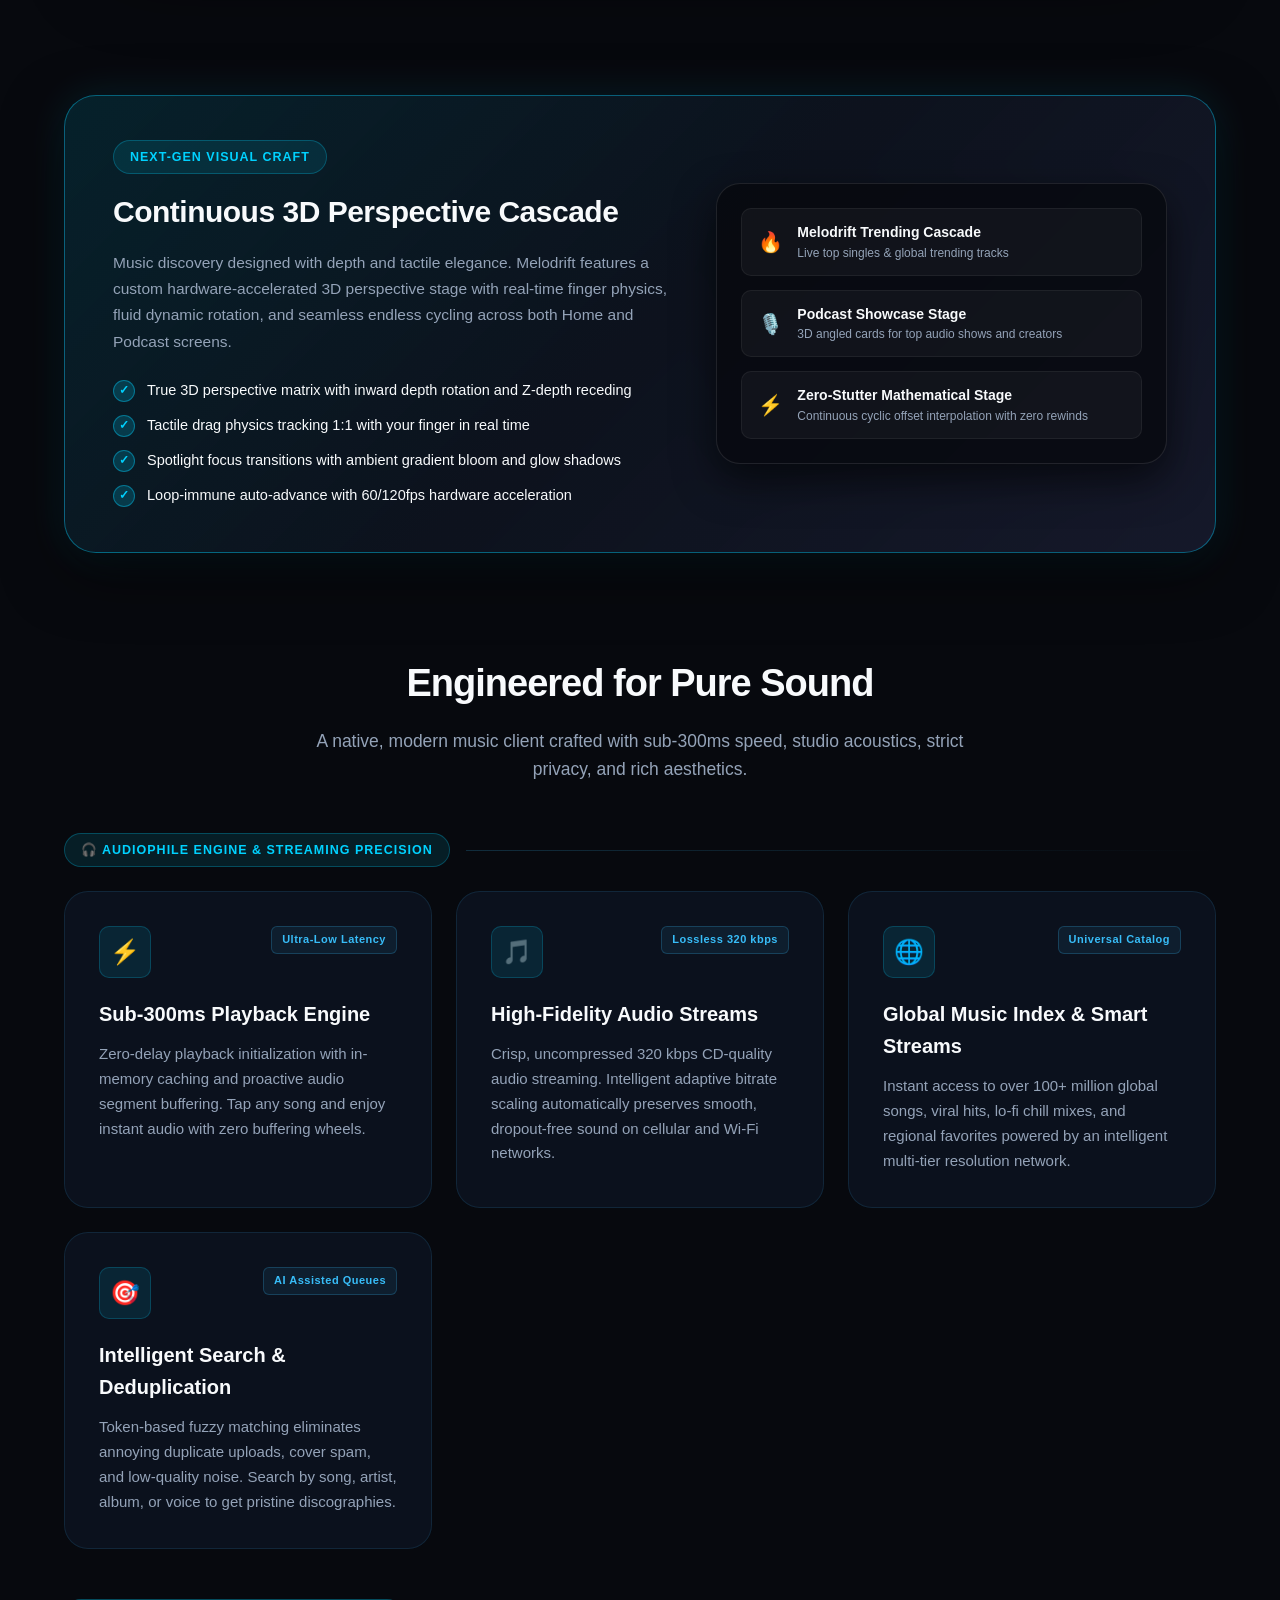
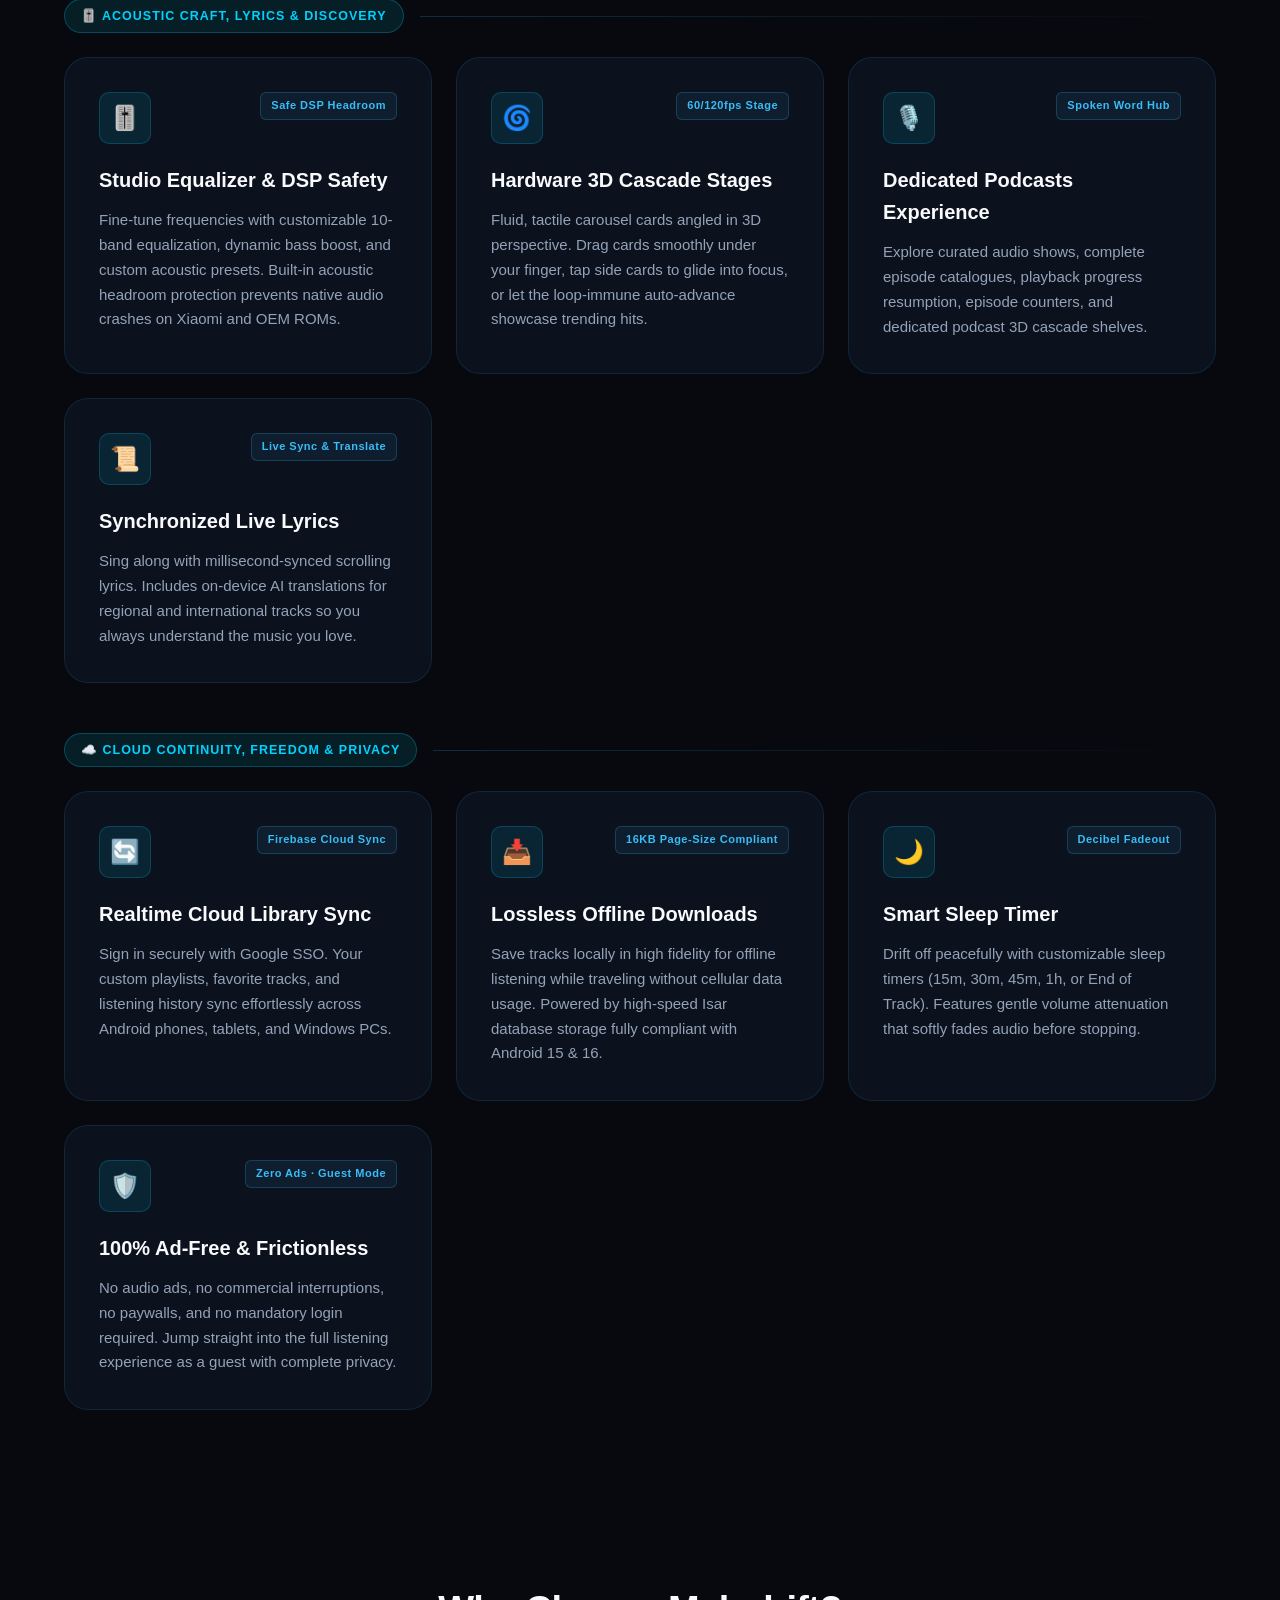
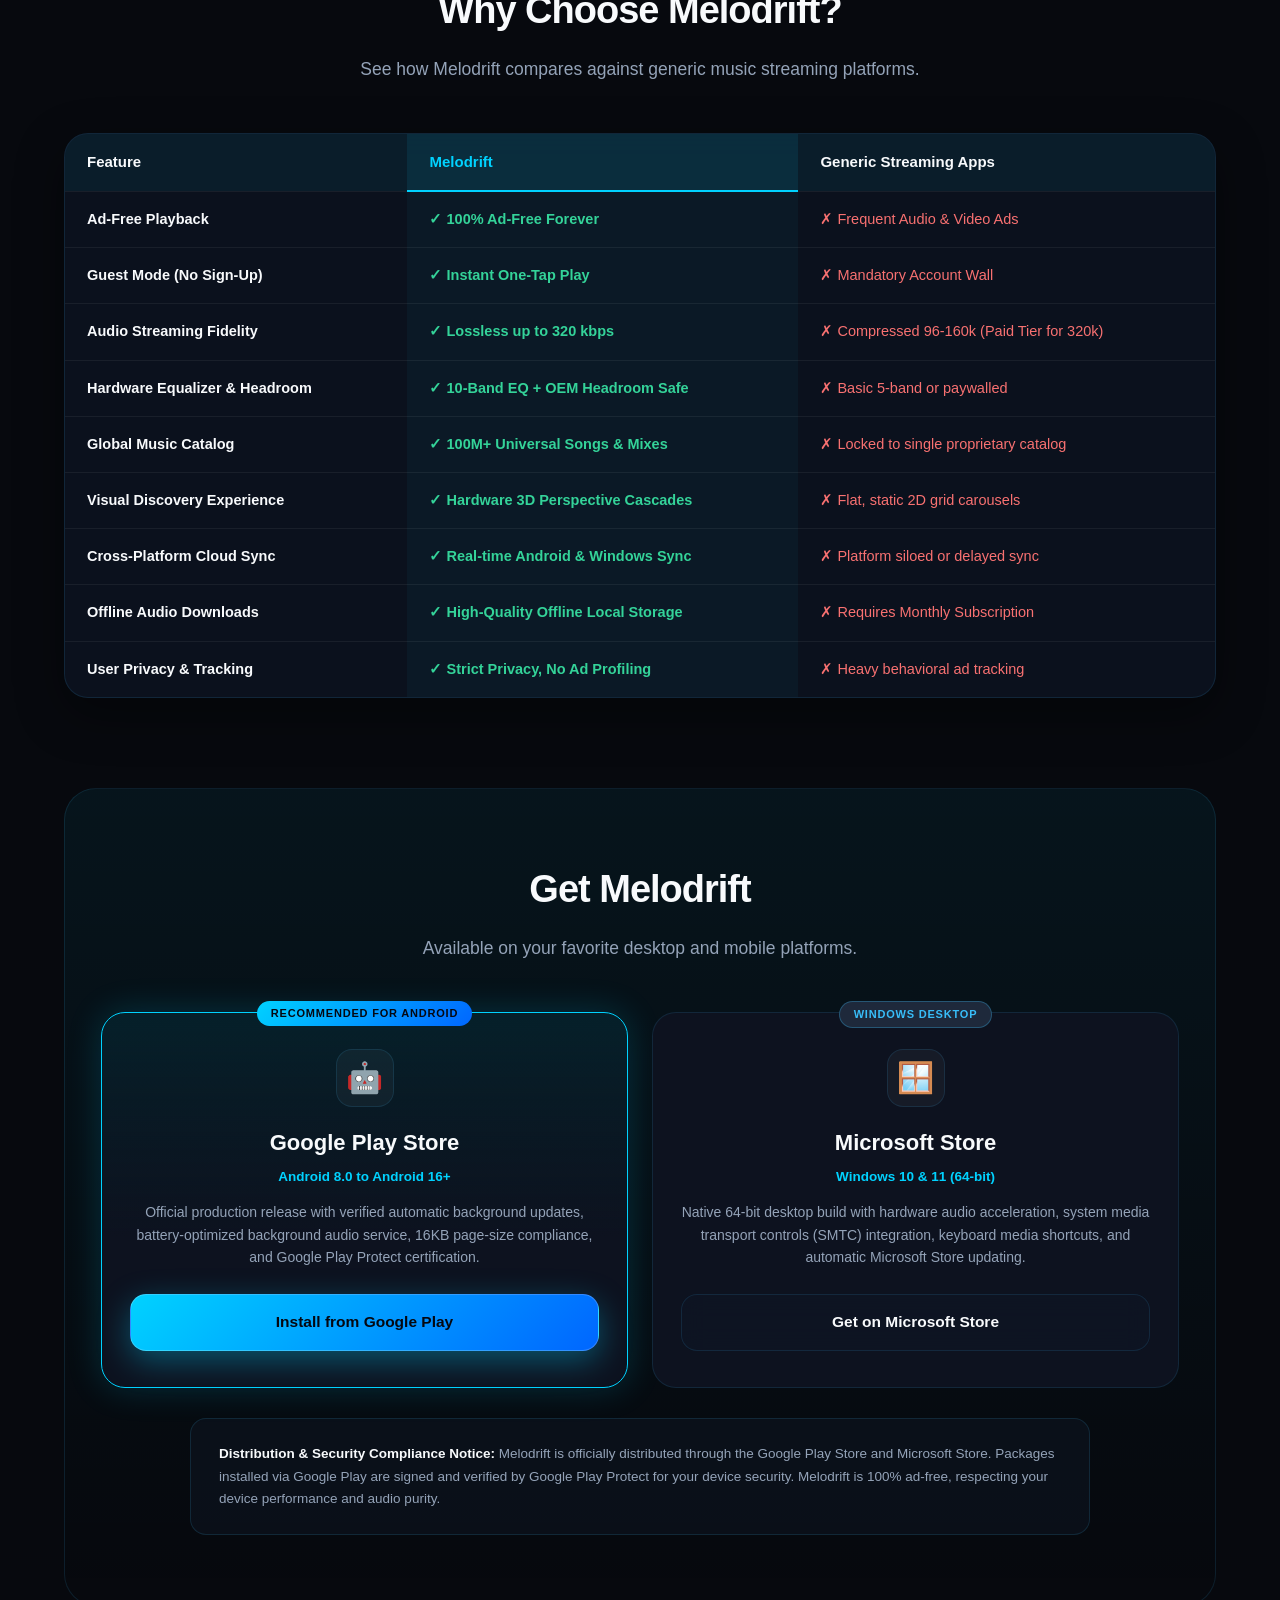
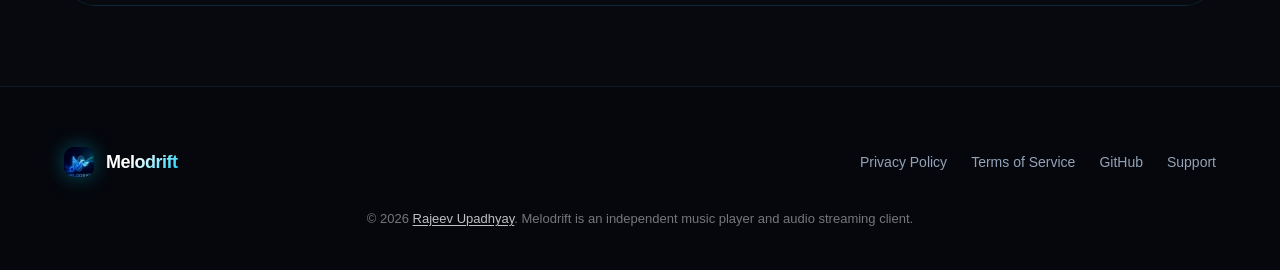
==== commit d891eef1: "fix(website): replace specific third-party provider names with compliant global catalog terminology" ====
--- a/index.html
+++ b/index.html
@@ -173,7 +173,7 @@
             <span class="item-icon">🔥</span>
             <div>
               <span>Melodrift Trending Cascade</span>
-              <span class="item-meta">Live Spotify Top 50 singles & top chart tracks</span>
+              <span class="item-meta">Live top singles & global trending tracks</span>
             </div>
           </div>
           <div class="highlight-graphic-item">
@@ -227,10 +227,10 @@
         <div class="feature-card">
           <div class="feature-card-header">
             <div class="feature-icon">🌐</div>
-            <span class="card-tag">Multi-Source</span>
-          </div>
-          <h3>Multi-Source Music Convergence</h3>
-          <p>Direct access to millions of tracks aggregated from JioSaavn, Spotify Top 50 & Viral charts, SoundCloud Lo-Fi & chill mixes, and YouTube Music with seamless multi-tier fallback.</p>
+            <span class="card-tag">Universal Catalog</span>
+          </div>
+          <h3>Global Music Index & Smart Streams</h3>
+          <p>Instant access to over 100+ million global songs, viral hits, lo-fi chill mixes, and regional favorites powered by an intelligent multi-tier resolution network.</p>
         </div>
 
         <div class="feature-card">
@@ -368,9 +368,9 @@
               <td><span class="pill-cross">✗ Basic 5-band or paywalled</span></td>
             </tr>
             <tr>
-              <td><strong>Multi-Source Music Engine</strong></td>
-              <td class="col-brand"><span class="pill-check">✓ JioSaavn · Spotify · SoundCloud</span></td>
-              <td><span class="pill-cross">✗ Locked to single vendor catalog</span></td>
+              <td><strong>Global Music Catalog</strong></td>
+              <td class="col-brand"><span class="pill-check">✓ 100M+ Universal Songs & Mixes</span></td>
+              <td><span class="pill-cross">✗ Locked to single proprietary catalog</span></td>
             </tr>
             <tr>
               <td><strong>Visual Discovery Experience</strong></td>
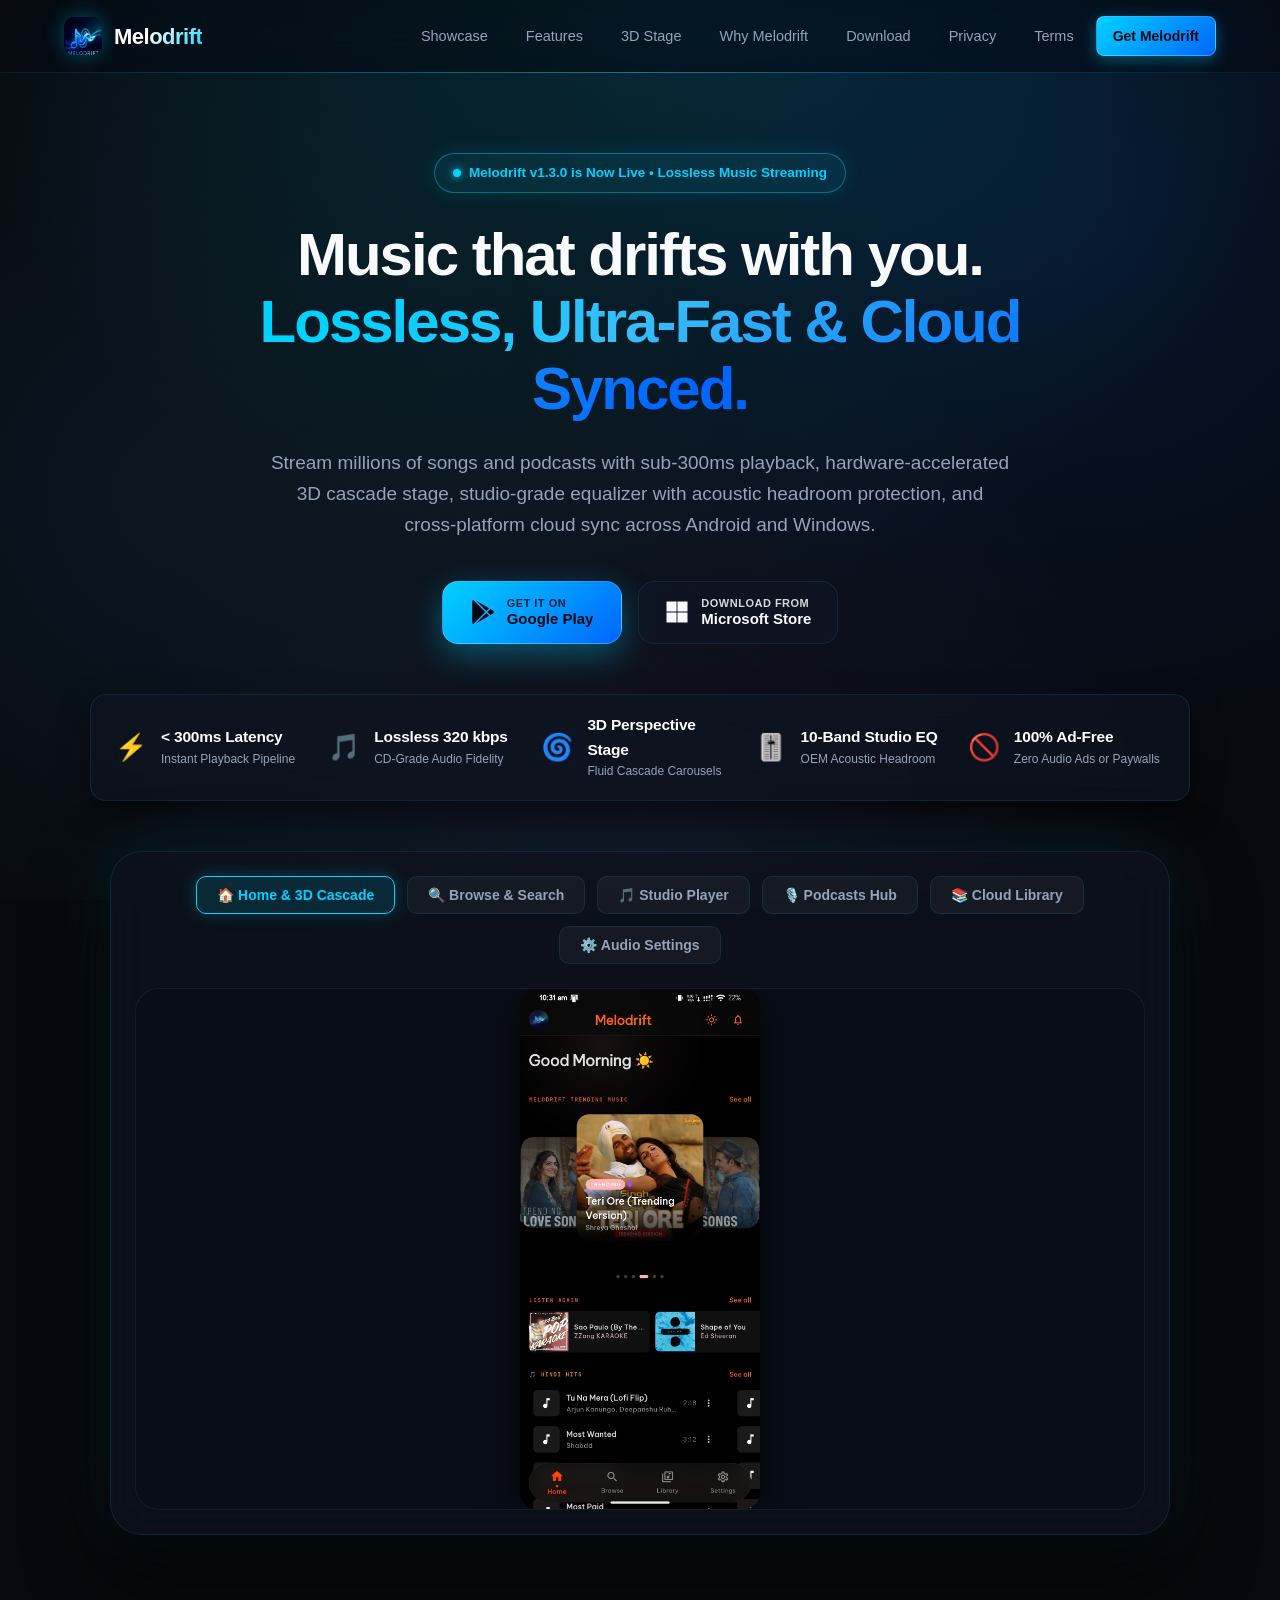
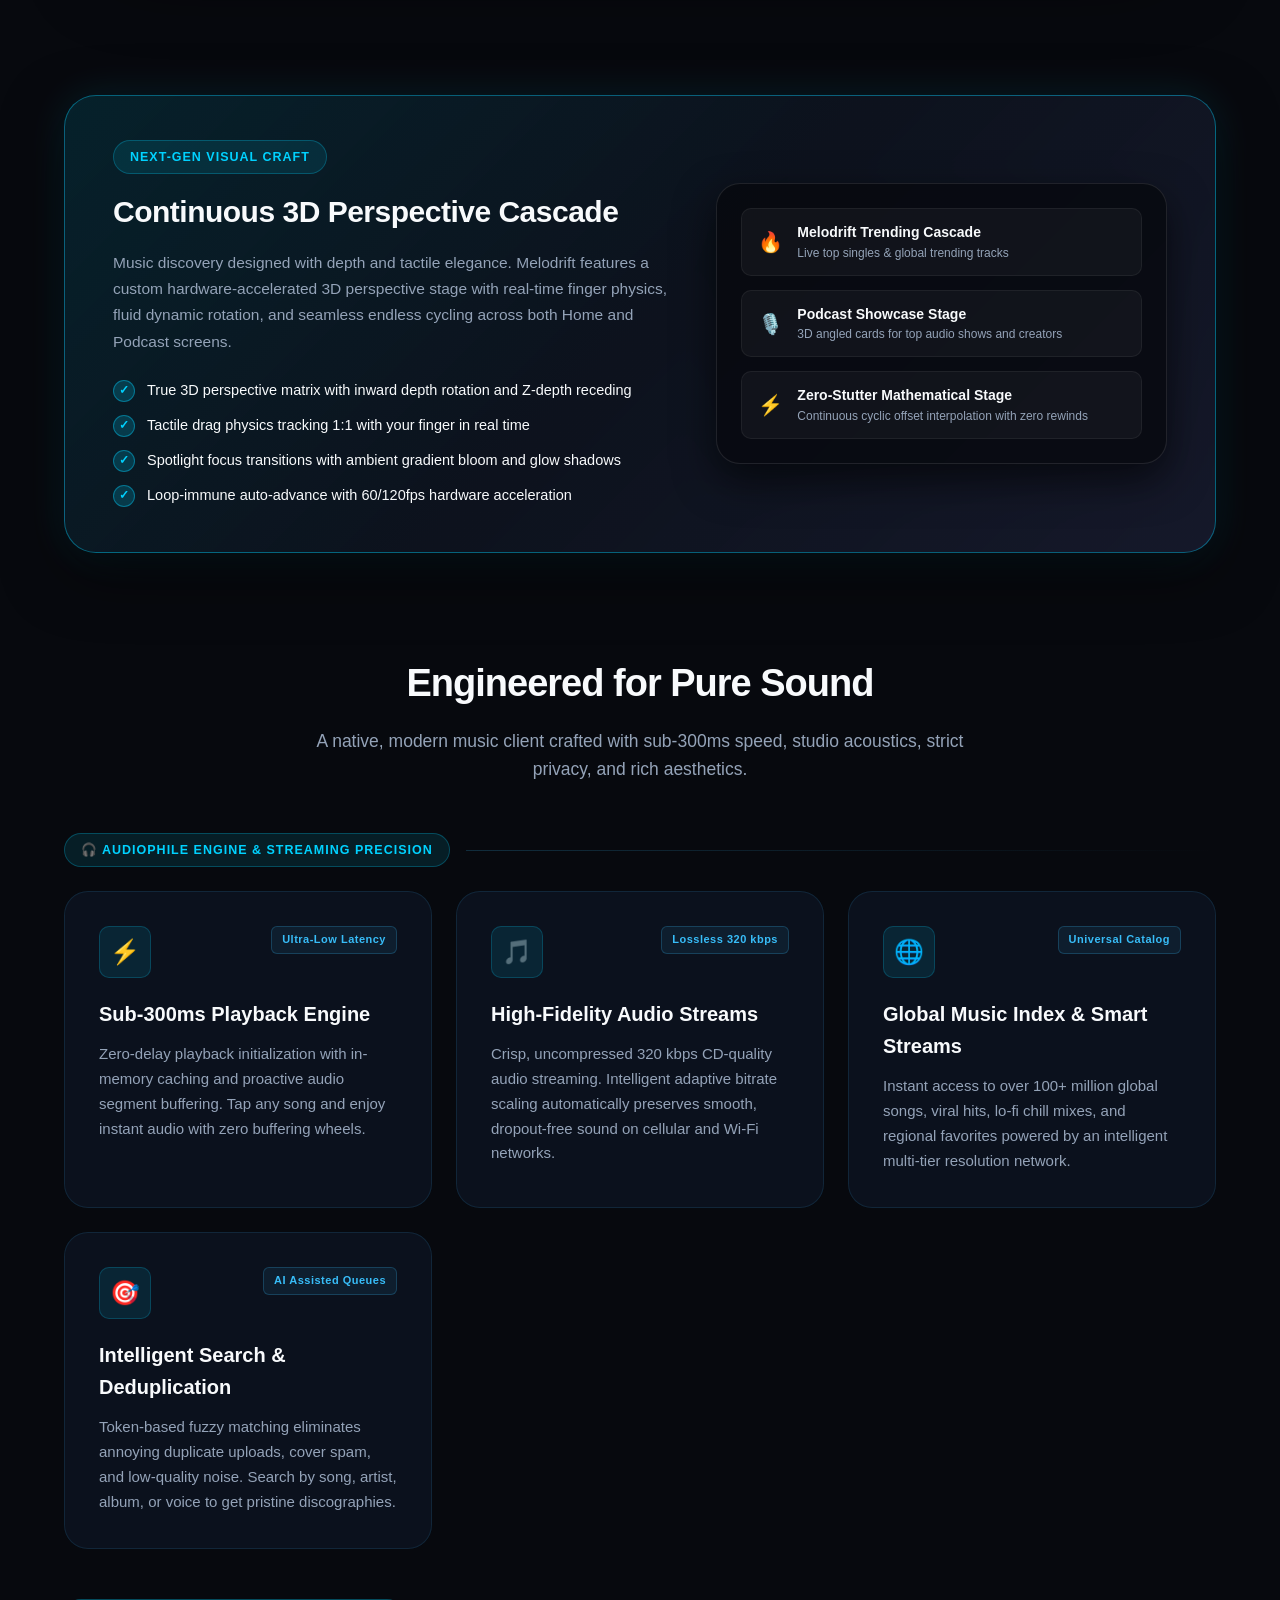
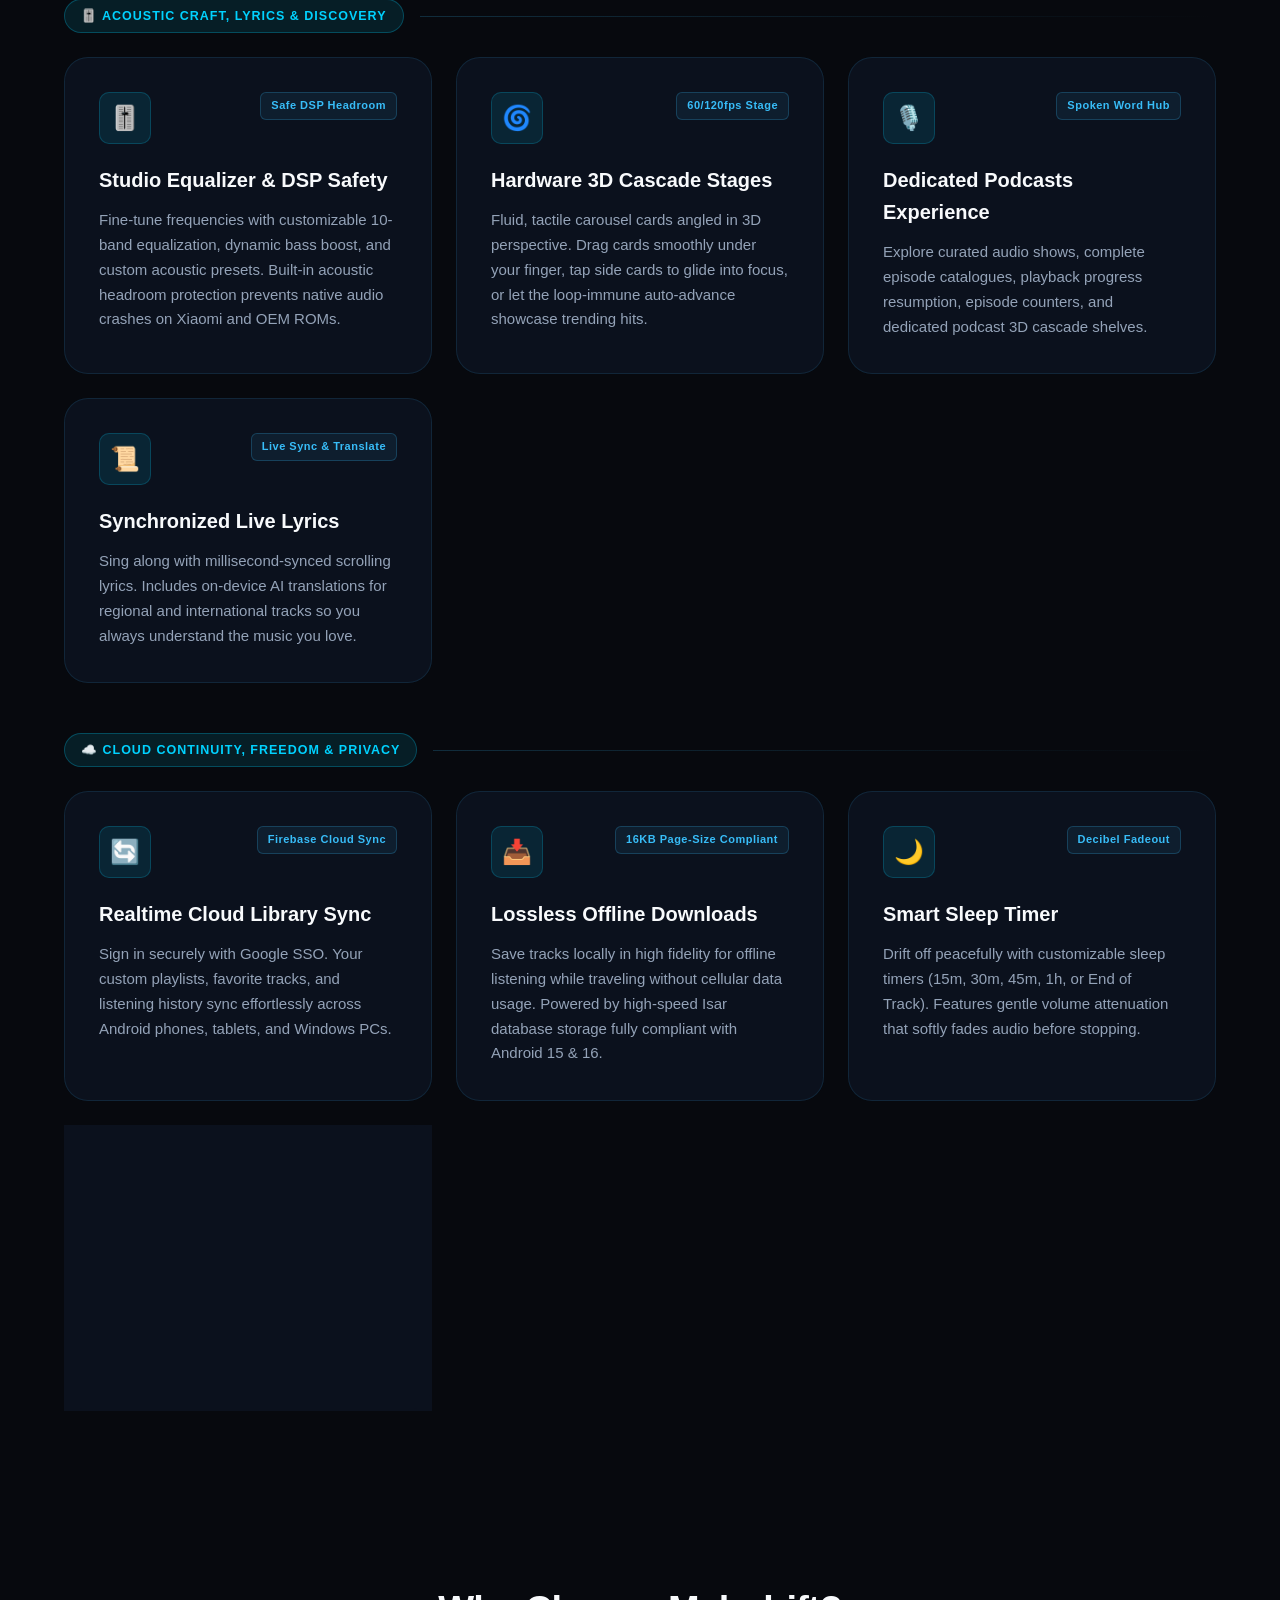
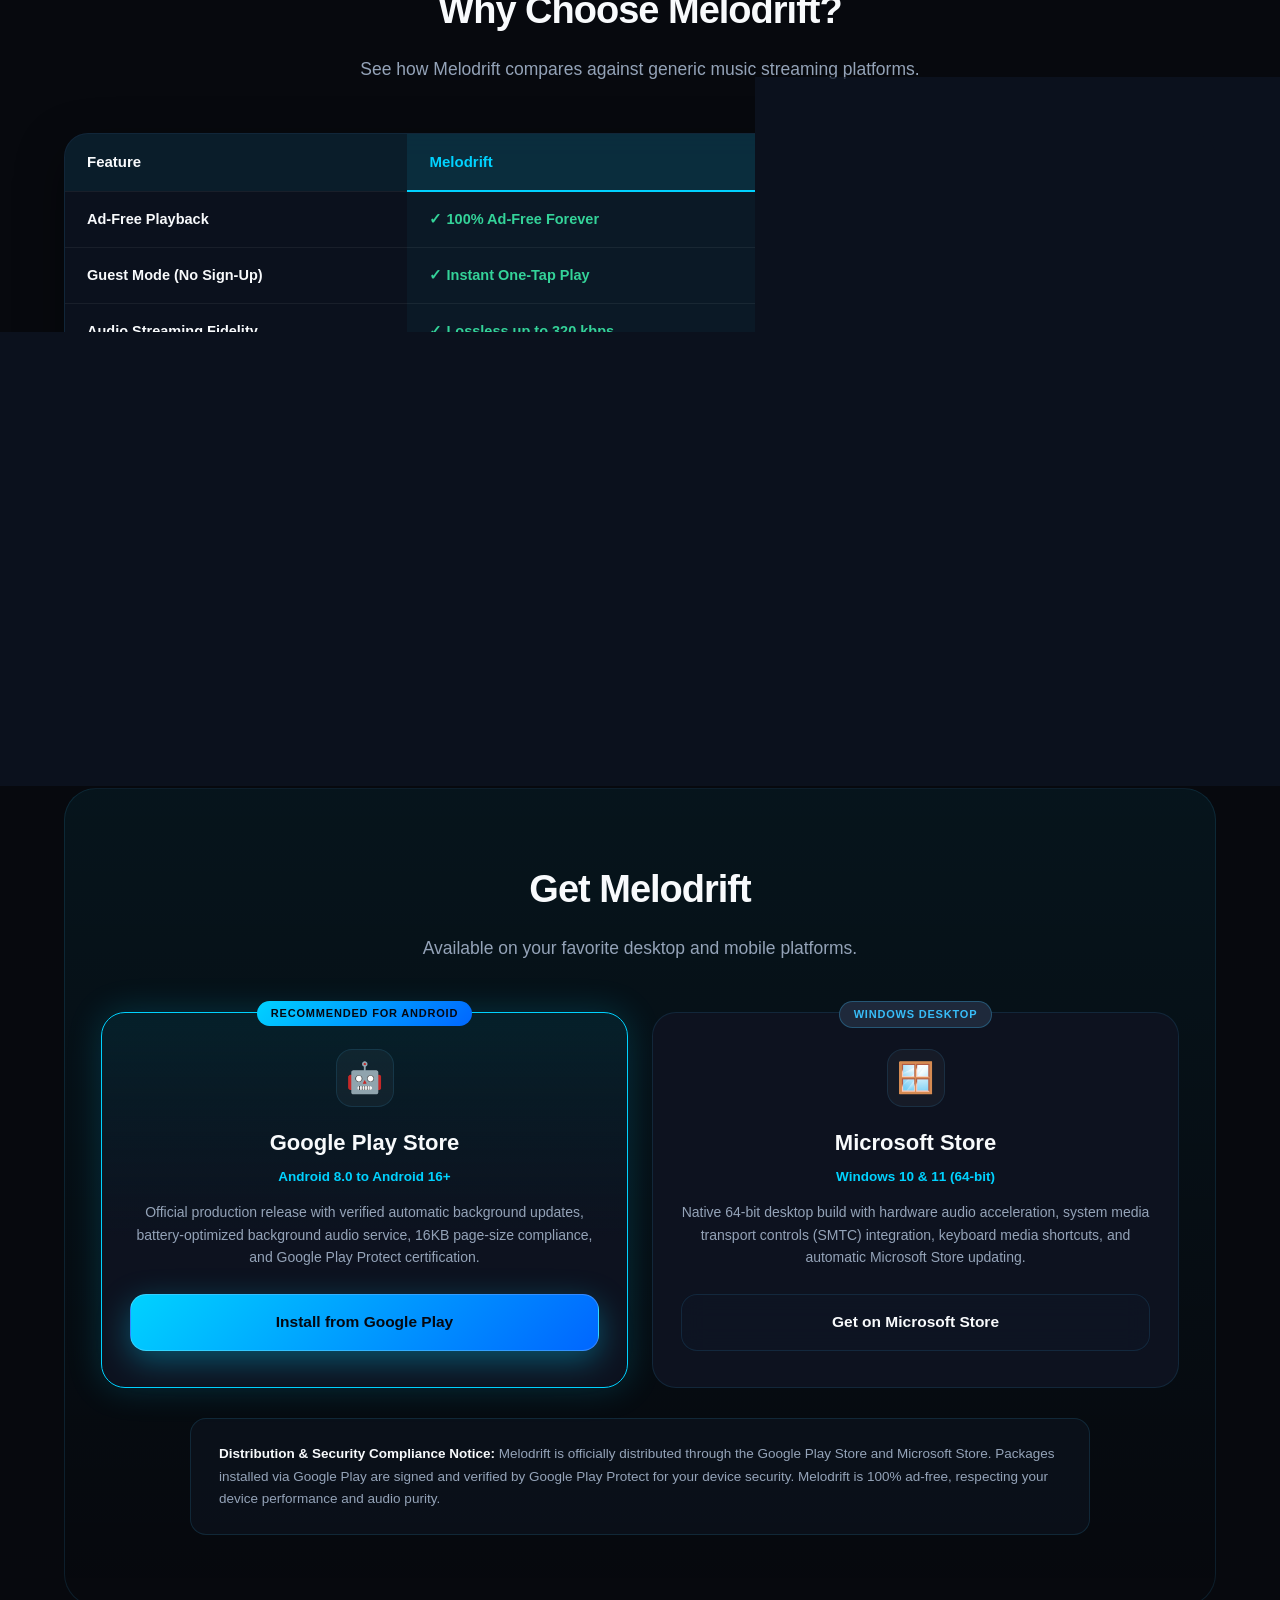
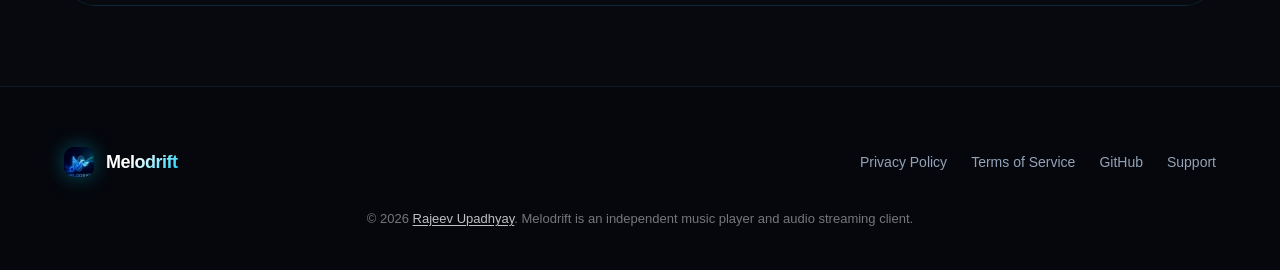
==== commit 6a84f918: "fix(website): replace multi-source in image alt tag with universal browse" ====
--- a/index.html
+++ b/index.html
@@ -135,7 +135,7 @@
               <img src="assets/screenshots/Home.png" alt="Melodrift Home Screen with 3D Cascade" class="screenshot-frame">
             </div>
             <div id="slide-browse" class="showcase-slide">
-              <img src="assets/screenshots/Browse.png" alt="Melodrift Browse and Multi-Source Search" class="screenshot-frame">
+              <img src="assets/screenshots/Browse.png" alt="Melodrift Universal Browse and Music Search" class="screenshot-frame">
             </div>
             <div id="slide-player" class="showcase-slide">
               <img src="assets/screenshots/Player.png" alt="Melodrift Studio Audio Player" class="screenshot-frame">
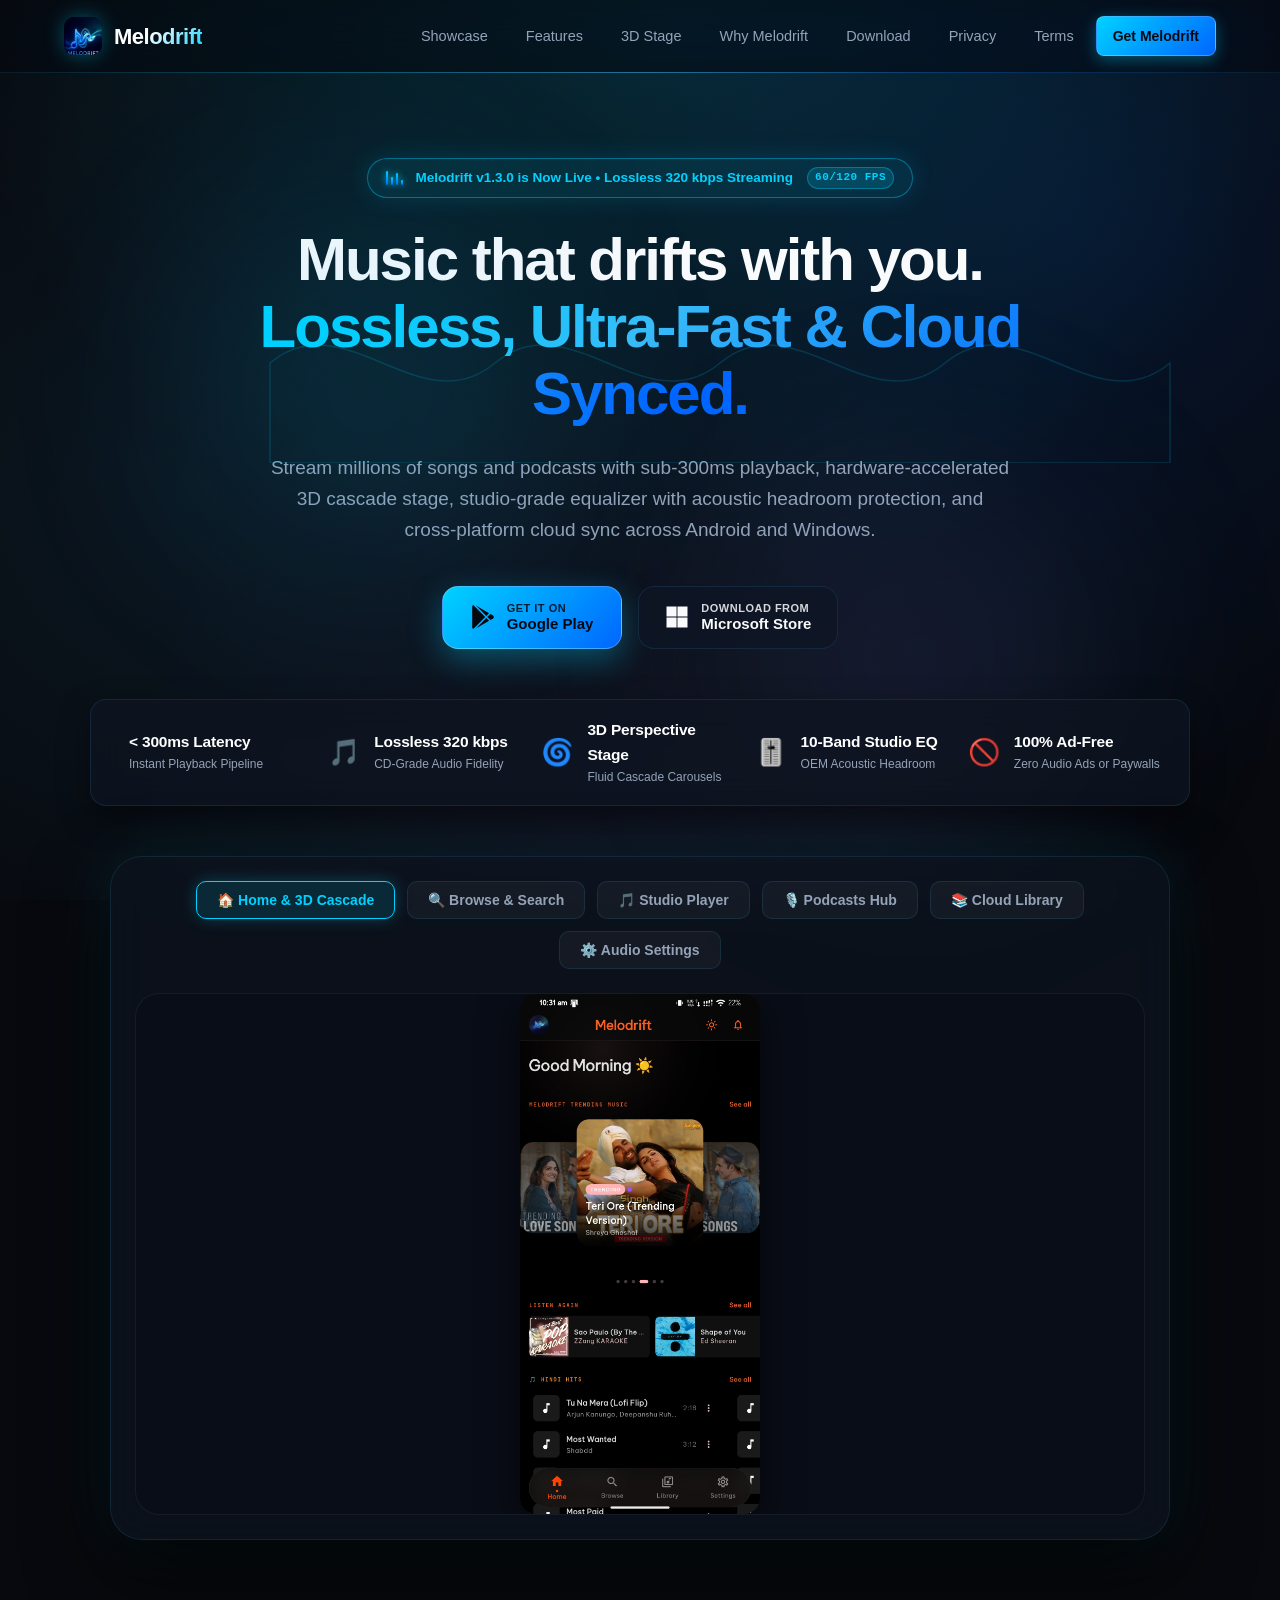
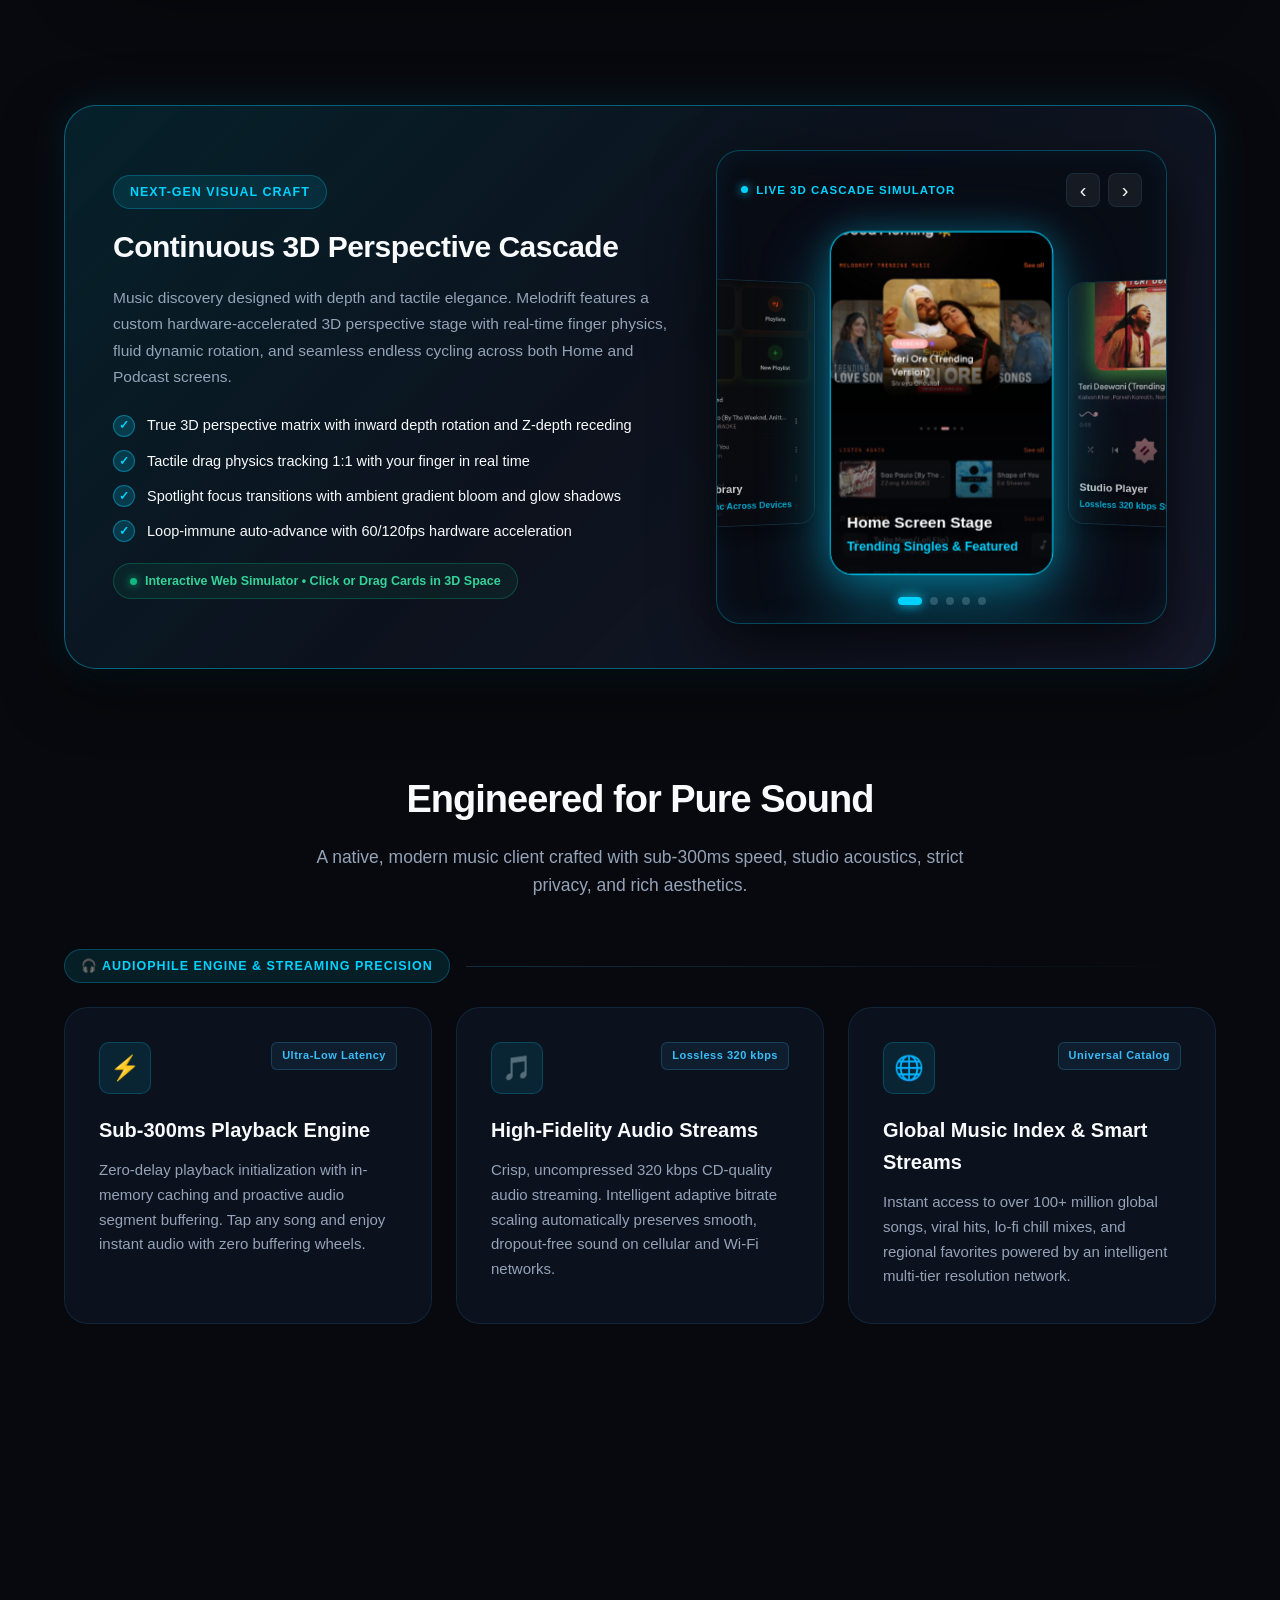
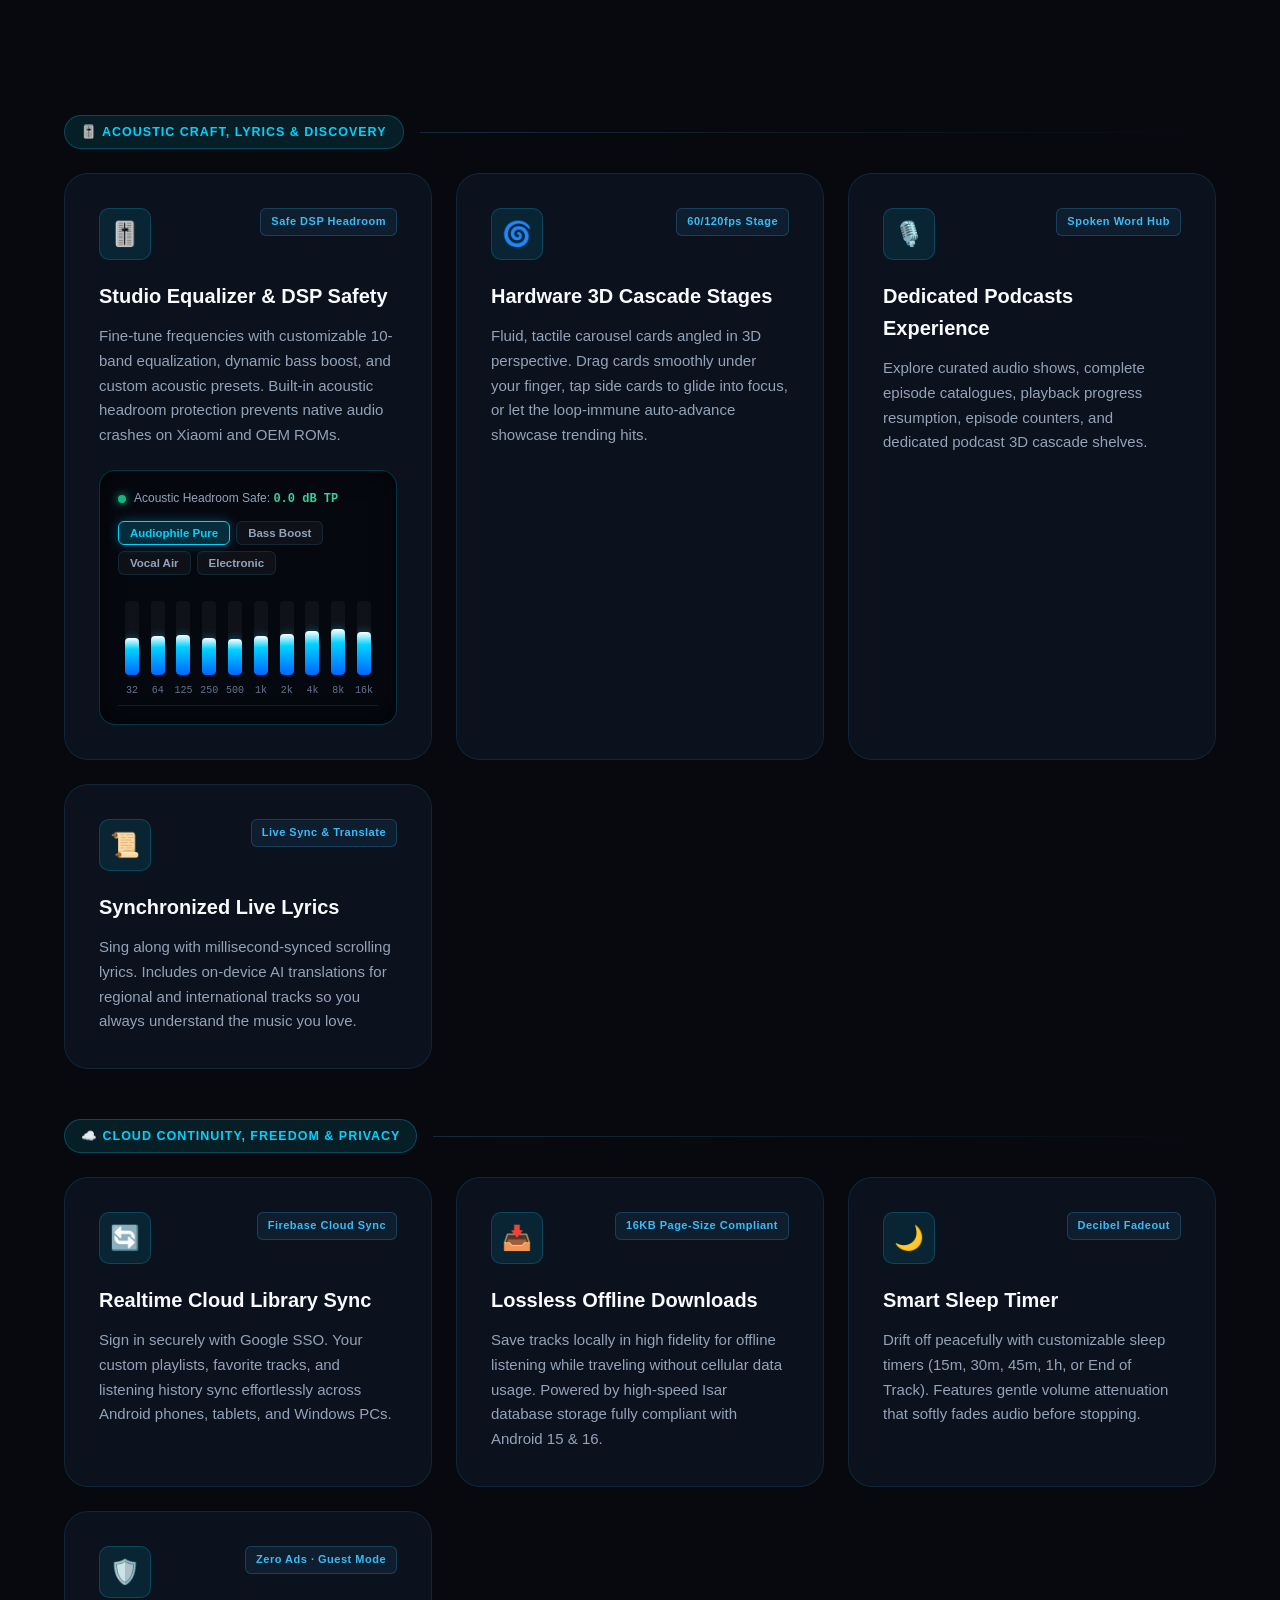
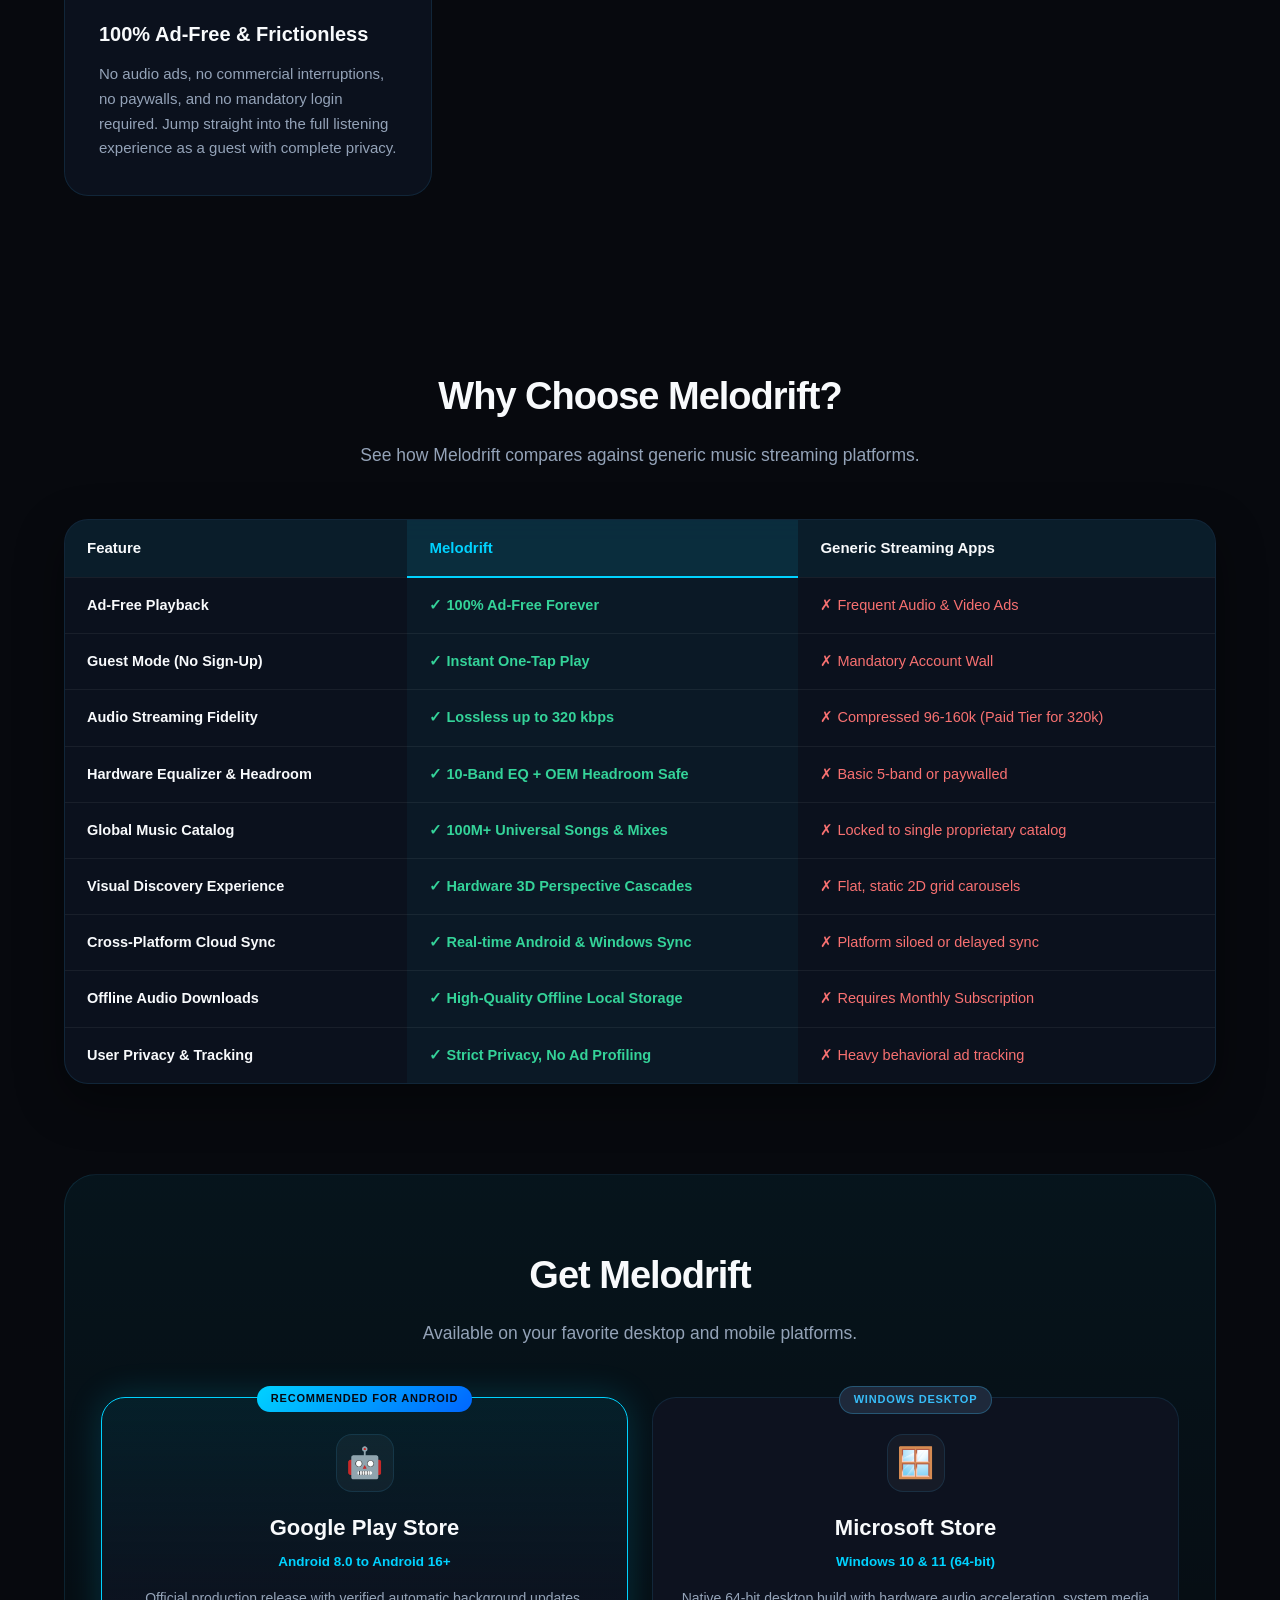
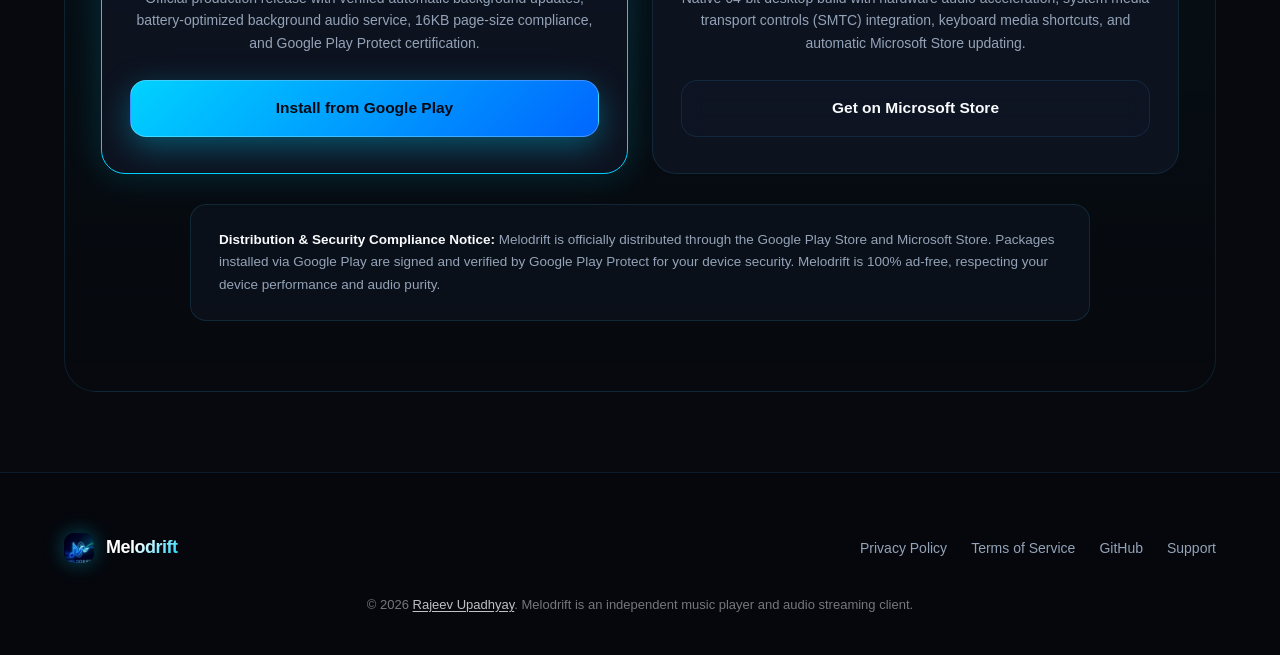
==== commit 2835efaa: "feat(ui): add interactive 3D cascade stage simulator, studio equalizer morphing deck, ambient audio " ====
--- a/index.html
+++ b/index.html
@@ -8,10 +8,10 @@
   <meta http-equiv="Content-Security-Policy" content="default-src 'self'; script-src 'self' 'unsafe-inline'; style-src 'self' 'unsafe-inline' https://fonts.googleapis.com; font-src 'self' https://fonts.gstatic.com; img-src 'self' data: https:; connect-src 'self'; base-uri 'self'; form-action 'none';">
   <meta http-equiv="X-Content-Type-Options" content="nosniff">
   <meta name="referrer" content="strict-origin-when-cross-origin">
-  <link rel="stylesheet" href="style.css?v=2.2">
+  <link rel="stylesheet" href="style.css?v=2.3">
   <link rel="preconnect" href="https://fonts.googleapis.com">
   <link rel="preconnect" href="https://fonts.gstatic.com" crossorigin>
-  <link href="https://fonts.googleapis.com/css2?family=Inter:wght@400;500;600;700;800;900&display=swap" rel="stylesheet">
+  <link href="https://fonts.googleapis.com/css2?family=Plus+Jakarta+Sans:wght@400;500;600;700;800;900&family=JetBrains+Mono:wght@500;700&display=swap" rel="stylesheet">
   <link rel="icon" type="image/png" href="favicon.png?v=2.1">
 </head>
 <body>
@@ -39,9 +39,22 @@
   <!-- Hero Section -->
   <main class="container">
     <section class="hero">
+      <!-- Ambient Floating Glow Mesh & Animated Wave -->
+      <div class="ambient-glow-wrapper">
+        <div class="ambient-orb orb-1"></div>
+        <div class="ambient-orb orb-2"></div>
+        <div class="ambient-soundwave"></div>
+      </div>
+
       <div class="badge">
-        <span class="badge-dot"></span>
-        <span>Melodrift v1.3.0 is Now Live • Lossless Music Streaming</span>
+        <span class="live-eq-visualizer" title="Lossless Engine Streaming">
+          <span class="live-eq-bar bar-1"></span>
+          <span class="live-eq-bar bar-2"></span>
+          <span class="live-eq-bar bar-3"></span>
+          <span class="live-eq-bar bar-4"></span>
+        </span>
+        <span>Melodrift v1.3.0 is Now Live • Lossless 320 kbps Streaming</span>
+        <span class="badge-pill">60/120 FPS</span>
       </div>
       <h1 class="hero-title">
         Music that drifts with you.<br>
@@ -55,6 +68,7 @@
       <div class="cta-group">
         <!-- Google Play Store (Primary) -->
         <a href="https://play.google.com/store/apps/details?id=com.melodrift" target="_blank" rel="noopener noreferrer" class="btn-primary-play">
+          <span class="btn-shimmer"></span>
           <div class="btn-icon">
             <svg viewBox="0 0 512 512" fill="currentColor">
               <path d="M325.3 234.3L104.6 13l280.8 161.2-60.1 60.1zM47 0C34 6.8 25.3 19.2 25.3 35.3v441.3c0 16.1 8.7 28.5 21.7 35.3l256.6-256L47 0zm425.2 225.6l-58.9-34.1-65.7 64.5 65.7 64.5 60.1-34.1c18-14.3 18-46.5-1.2-60.8zM104.6 499l280.8-161.2-60.1-60.1L104.6 499z"/>
@@ -81,9 +95,11 @@
       </div>
 
       <!-- Live Technical Specs Strip -->
-      <div class="tech-specs-strip">
+      <div class="tech-specs-strip reveal-on-scroll">
         <div class="tech-spec-item">
-          <div class="tech-spec-icon">⚡</div>
+          <div class="tech-spec-icon">
+            <span class="live-ping-wrap"><span class="live-ping-ring"></span><span class="live-ping-circle"></span></span>
+          </div>
           <div class="tech-spec-data">
             <span class="tech-spec-value">&lt; 300ms Latency</span>
             <span class="tech-spec-label">Instant Playback Pipeline</span>
@@ -154,8 +170,8 @@
       </div>
     </section>
 
-    <!-- 3D Cascade Experience Spotlight Banner -->
-    <section id="experience">
+    <!-- 3D Cascade Experience Spotlight Banner & Interactive Stage -->
+    <section id="experience" class="reveal-on-scroll">
       <div class="highlight-banner">
         <div class="highlight-banner-content">
           <div class="category-badge" style="margin-bottom: 14px;">Next-Gen Visual Craft</div>
@@ -167,28 +183,71 @@
             <li><span class="check-icon">✓</span> <span>Spotlight focus transitions with ambient gradient bloom and glow shadows</span></li>
             <li><span class="check-icon">✓</span> <span>Loop-immune auto-advance with 60/120fps hardware acceleration</span></li>
           </ul>
-        </div>
-        <div class="highlight-graphic">
-          <div class="highlight-graphic-item">
-            <span class="item-icon">🔥</span>
-            <div>
-              <span>Melodrift Trending Cascade</span>
-              <span class="item-meta">Live top singles & global trending tracks</span>
-            </div>
-          </div>
-          <div class="highlight-graphic-item">
-            <span class="item-icon">🎙️</span>
-            <div>
-              <span>Podcast Showcase Stage</span>
-              <span class="item-meta">3D angled cards for top audio shows and creators</span>
-            </div>
-          </div>
-          <div class="highlight-graphic-item">
-            <span class="item-icon">⚡</span>
-            <div>
-              <span>Zero-Stutter Mathematical Stage</span>
-              <span class="item-meta">Continuous cyclic offset interpolation with zero rewinds</span>
-            </div>
+          <div class="stage-telemetry-badge">
+            <span class="pulse-dot-green"></span>
+            <span>Interactive Web Simulator • Click or Drag Cards in 3D Space</span>
+          </div>
+        </div>
+
+        <!-- Live Interactive 3D Cascade Stage Simulator -->
+        <div class="interactive-cascade-stage-wrap">
+          <div class="cascade-stage-header">
+            <span class="stage-tag">Live 3D Cascade Simulator</span>
+            <div class="stage-controls">
+              <button class="stage-ctrl-btn" id="cascade-prev" aria-label="Previous Slide">‹</button>
+              <button class="stage-ctrl-btn" id="cascade-next" aria-label="Next Slide">›</button>
+            </div>
+          </div>
+
+          <div class="cascade-3d-viewport" id="cascade-viewport">
+            <div class="cascade-3d-card" data-index="0">
+              <div class="card-inner-glow"></div>
+              <img src="assets/screenshots/Home.png" alt="Trending Cascade 3D Stage">
+              <div class="cascade-card-meta">
+                <span class="cascade-card-title">Home Screen Stage</span>
+                <span class="cascade-card-sub">Trending Singles & Featured</span>
+              </div>
+            </div>
+            <div class="cascade-3d-card" data-index="1">
+              <div class="card-inner-glow"></div>
+              <img src="assets/screenshots/Player.png" alt="Studio Audio Player">
+              <div class="cascade-card-meta">
+                <span class="cascade-card-title">Studio Player</span>
+                <span class="cascade-card-sub">Lossless 320 kbps Stream</span>
+              </div>
+            </div>
+            <div class="cascade-3d-card" data-index="2">
+              <div class="card-inner-glow"></div>
+              <img src="assets/screenshots/Browse.png" alt="Universal Browse and Search">
+              <div class="cascade-card-meta">
+                <span class="cascade-card-title">Universal Browse</span>
+                <span class="cascade-card-sub">100M+ Global Index</span>
+              </div>
+            </div>
+            <div class="cascade-3d-card" data-index="3">
+              <div class="card-inner-glow"></div>
+              <img src="assets/screenshots/Podcasts.png" alt="Dedicated Podcasts Hub">
+              <div class="cascade-card-meta">
+                <span class="cascade-card-title">Podcasts Hub</span>
+                <span class="cascade-card-sub">3D Creator Shelves</span>
+              </div>
+            </div>
+            <div class="cascade-3d-card" data-index="4">
+              <div class="card-inner-glow"></div>
+              <img src="assets/screenshots/Library.png" alt="Realtime Cloud Synced Library">
+              <div class="cascade-card-meta">
+                <span class="cascade-card-title">Cloud Library</span>
+                <span class="cascade-card-sub">Instant Sync Across Devices</span>
+              </div>
+            </div>
+          </div>
+
+          <div class="cascade-dots" id="cascade-dots">
+            <span class="dot active" data-index="0"></span>
+            <span class="dot" data-index="1"></span>
+            <span class="dot" data-index="2"></span>
+            <span class="dot" data-index="3"></span>
+            <span class="dot" data-index="4"></span>
           </div>
         </div>
       </div>
@@ -250,13 +309,42 @@
       </div>
 
       <div class="features-grid">
-        <div class="feature-card">
+        <div class="feature-card feature-card-eq reveal-on-scroll">
           <div class="feature-card-header">
             <div class="feature-icon">🎚️</div>
             <span class="card-tag">Safe DSP Headroom</span>
           </div>
           <h3>Studio Equalizer & DSP Safety</h3>
           <p>Fine-tune frequencies with customizable 10-band equalization, dynamic bass boost, and custom acoustic presets. Built-in acoustic headroom protection prevents native audio crashes on Xiaomi and OEM ROMs.</p>
+
+          <!-- Interactive Equalizer Deck -->
+          <div class="eq-interactive-deck">
+            <div class="eq-deck-top">
+              <div class="eq-headroom-badge">
+                <span class="headroom-indicator"></span>
+                <span>Acoustic Headroom Safe: <strong id="eq-headroom-val">0.0 dB TP</strong></span>
+              </div>
+              <div class="eq-presets-group">
+                <button type="button" class="eq-preset-btn active" onclick="setEqPreset('audiophile', this)">Audiophile Pure</button>
+                <button type="button" class="eq-preset-btn" onclick="setEqPreset('bass', this)">Bass Boost</button>
+                <button type="button" class="eq-preset-btn" onclick="setEqPreset('vocal', this)">Vocal Air</button>
+                <button type="button" class="eq-preset-btn" onclick="setEqPreset('electronic', this)">Electronic</button>
+              </div>
+            </div>
+
+            <div class="eq-bars-visualizer" id="eq-visualizer">
+              <div class="eq-col"><div class="eq-bar-track"><div class="eq-bar-fill" style="height: 50%;"></div></div><span class="eq-freq">32</span></div>
+              <div class="eq-col"><div class="eq-bar-track"><div class="eq-bar-fill" style="height: 52%;"></div></div><span class="eq-freq">64</span></div>
+              <div class="eq-col"><div class="eq-bar-track"><div class="eq-bar-fill" style="height: 54%;"></div></div><span class="eq-freq">125</span></div>
+              <div class="eq-col"><div class="eq-bar-track"><div class="eq-bar-fill" style="height: 50%;"></div></div><span class="eq-freq">250</span></div>
+              <div class="eq-col"><div class="eq-bar-track"><div class="eq-bar-fill" style="height: 48%;"></div></div><span class="eq-freq">500</span></div>
+              <div class="eq-col"><div class="eq-bar-track"><div class="eq-bar-fill" style="height: 52%;"></div></div><span class="eq-freq">1k</span></div>
+              <div class="eq-col"><div class="eq-bar-track"><div class="eq-bar-fill" style="height: 55%;"></div></div><span class="eq-freq">2k</span></div>
+              <div class="eq-col"><div class="eq-bar-track"><div class="eq-bar-fill" style="height: 60%;"></div></div><span class="eq-freq">4k</span></div>
+              <div class="eq-col"><div class="eq-bar-track"><div class="eq-bar-fill" style="height: 62%;"></div></div><span class="eq-freq">8k</span></div>
+              <div class="eq-col"><div class="eq-bar-track"><div class="eq-bar-fill" style="height: 58%;"></div></div><span class="eq-freq">16k</span></div>
+            </div>
+          </div>
         </div>
 
         <div class="feature-card">
@@ -475,6 +563,220 @@
         activeBtn.classList.add('active');
       }
     }
+
+    // ── 3D Cascade Stage Simulator ──────────────────────────────────────────
+    function initCascadeStage() {
+      const viewport = document.getElementById('cascade-viewport');
+      if (!viewport) return;
+
+      const cards = Array.from(viewport.querySelectorAll('.cascade-3d-card'));
+      const dots = Array.from(document.querySelectorAll('#cascade-dots .dot'));
+      const prevBtn = document.getElementById('cascade-prev');
+      const nextBtn = document.getElementById('cascade-next');
+      const count = cards.length;
+      let currentIndex = 0;
+      let autoTimer = null;
+      let isHovered = false;
+
+      function updateStage(animate = true) {
+        const isMobile = window.innerWidth <= 540;
+        const isTablet = window.innerWidth <= 860;
+        const stepX = isMobile ? 110 : (isTablet ? 150 : 210);
+        const stepFarX = isMobile ? 180 : (isTablet ? 250 : 360);
+
+        cards.forEach((card, i) => {
+          let diff = (i - currentIndex) % count;
+          if (diff > count / 2) diff -= count;
+          if (diff < -count / 2) diff += count;
+
+          if (diff === 0) {
+            // Spotlight focus
+            card.style.transform = 'translateX(0px) translateZ(100px) rotateY(0deg) scale(1.05)';
+            card.style.opacity = '1';
+            card.style.zIndex = '10';
+            card.style.borderColor = 'var(--primary)';
+            card.style.boxShadow = '0 24px 60px rgba(0, 210, 255, 0.4), 0 0 30px rgba(0, 210, 255, 0.25)';
+            card.style.pointerEvents = 'auto';
+          } else if (diff === -1) {
+            // Immediate Left
+            card.style.transform = 'translateX(-' + stepX + 'px) translateZ(-40px) rotateY(24deg) scale(0.85)';
+            card.style.opacity = '0.78';
+            card.style.zIndex = '5';
+            card.style.borderColor = 'rgba(56, 189, 248, 0.2)';
+            card.style.boxShadow = '0 12px 30px rgba(0, 0, 0, 0.6)';
+            card.style.pointerEvents = 'auto';
+          } else if (diff === 1) {
+            // Immediate Right
+            card.style.transform = 'translateX(' + stepX + 'px) translateZ(-40px) rotateY(-24deg) scale(0.85)';
+            card.style.opacity = '0.78';
+            card.style.zIndex = '5';
+            card.style.borderColor = 'rgba(56, 189, 248, 0.2)';
+            card.style.boxShadow = '0 12px 30px rgba(0, 0, 0, 0.6)';
+            card.style.pointerEvents = 'auto';
+          } else if (diff === -2) {
+            // Far Left
+            card.style.transform = 'translateX(-' + stepFarX + 'px) translateZ(-130px) rotateY(38deg) scale(0.68)';
+            card.style.opacity = '0.38';
+            card.style.zIndex = '2';
+            card.style.borderColor = 'rgba(56, 189, 248, 0.1)';
+            card.style.boxShadow = 'none';
+            card.style.pointerEvents = 'auto';
+          } else if (diff === 2) {
+            // Far Right
+            card.style.transform = 'translateX(' + stepFarX + 'px) translateZ(-130px) rotateY(-38deg) scale(0.68)';
+            card.style.opacity = '0.38';
+            card.style.zIndex = '2';
+            card.style.borderColor = 'rgba(56, 189, 248, 0.1)';
+            card.style.boxShadow = 'none';
+            card.style.pointerEvents = 'auto';
+          } else {
+            card.style.opacity = '0';
+            card.style.zIndex = '0';
+            card.style.pointerEvents = 'none';
+          }
+        });
+
+        dots.forEach((dot, idx) => {
+          dot.classList.toggle('active', idx === currentIndex);
+        });
+      }
+
+      function goTo(index) {
+        currentIndex = (index + count) % count;
+        updateStage();
+      }
+
+      function next() { goTo(currentIndex + 1); }
+      function prev() { goTo(currentIndex - 1); }
+
+      if (prevBtn) prevBtn.addEventListener('click', () => { prev(); restartTimer(); });
+      if (nextBtn) nextBtn.addEventListener('click', () => { next(); restartTimer(); });
+
+      cards.forEach((card, idx) => {
+        card.addEventListener('click', () => {
+          goTo(idx);
+          restartTimer();
+        });
+      });
+
+      dots.forEach((dot, idx) => {
+        dot.addEventListener('click', () => {
+          goTo(idx);
+          restartTimer();
+        });
+      });
+
+      // Swipe / Drag handling
+      let touchStartX = 0;
+      viewport.addEventListener('touchstart', (e) => {
+        touchStartX = e.touches[0].clientX;
+        isHovered = true;
+      }, { passive: true });
+
+      viewport.addEventListener('touchend', (e) => {
+        const deltaX = e.changedTouches[0].clientX - touchStartX;
+        if (Math.abs(deltaX) > 40) {
+          if (deltaX < 0) next();
+          else prev();
+        }
+        isHovered = false;
+        restartTimer();
+      }, { passive: true });
+
+      viewport.addEventListener('mouseenter', () => { isHovered = true; });
+      viewport.addEventListener('mouseleave', () => { isHovered = false; restartTimer(); });
+
+      function restartTimer() {
+        if (autoTimer) clearInterval(autoTimer);
+        autoTimer = setInterval(() => {
+          if (!isHovered) next();
+        }, 4500);
+      }
+
+      window.addEventListener('resize', () => updateStage(false));
+      updateStage();
+      restartTimer();
+    }
+
+    // ── Equalizer Presets Interactive Engine ────────────────────────────────
+    const eqPresets = {
+      audiophile: { heights: [50, 52, 54, 50, 48, 52, 55, 60, 62, 58], headroom: '0.0 dB TP' },
+      bass: { heights: [92, 88, 76, 58, 45, 42, 48, 54, 58, 52], headroom: '-0.4 dB TP' },
+      vocal: { heights: [38, 42, 48, 56, 70, 84, 82, 74, 60, 52], headroom: '-0.2 dB TP' },
+      electronic: { heights: [86, 78, 62, 46, 44, 52, 68, 80, 88, 82], headroom: '-0.3 dB TP' }
+    };
+
+    function setEqPreset(presetName, btn) {
+      const preset = eqPresets[presetName];
+      if (!preset) return;
+
+      document.querySelectorAll('.eq-preset-btn').forEach(b => b.classList.remove('active'));
+      if (btn) btn.classList.add('active');
+
+      const fills = document.querySelectorAll('#eq-visualizer .eq-bar-fill');
+      fills.forEach((fill, i) => {
+        if (preset.heights[i] !== undefined) {
+          fill.style.height = preset.heights[i] + '%';
+        }
+      });
+
+      const headroomLabel = document.getElementById('eq-headroom-val');
+      if (headroomLabel) {
+        headroomLabel.textContent = preset.headroom;
+      }
+    }
+
+    // ── 3D Cursor Tilt & Specular Glare ─────────────────────────────────────
+    function initTiltEffect() {
+      if (window.matchMedia('(pointer: coarse)').matches) return;
+
+      const tiltTargets = document.querySelectorAll('.feature-card, .download-card, .showcase-container');
+      tiltTargets.forEach(card => {
+        card.addEventListener('mousemove', (e) => {
+          const rect = card.getBoundingClientRect();
+          const x = (e.clientX - rect.left) / rect.width;
+          const y = (e.clientY - rect.top) / rect.height;
+
+          const tiltX = (y - 0.5) * -8;
+          const tiltY = (x - 0.5) * 8;
+
+          card.style.setProperty('--mouse-x', (x * 100).toFixed(1) + '%');
+          card.style.setProperty('--mouse-y', (y * 100).toFixed(1) + '%');
+          card.style.transform = 'perspective(1000px) rotateX(' + tiltX.toFixed(2) + 'deg) rotateY(' + tiltY.toFixed(2) + 'deg) translateY(-4px)';
+        });
+
+        card.addEventListener('mouseleave', () => {
+          card.style.transform = '';
+          card.style.setProperty('--mouse-x', '50%');
+          card.style.setProperty('--mouse-y', '50%');
+        });
+      });
+    }
+
+    // ── Intersection Observer Scroll Reveal ─────────────────────────────────
+    function initScrollReveal() {
+      const observer = new IntersectionObserver((entries) => {
+        entries.forEach(entry => {
+          if (entry.isIntersecting) {
+            entry.target.classList.add('revealed');
+          }
+        });
+      }, {
+        threshold: 0.1,
+        rootMargin: '0px 0px -30px 0px'
+      });
+
+      document.querySelectorAll('.reveal-on-scroll, .feature-card, .download-card, .comparison-wrapper').forEach(el => {
+        el.classList.add('reveal-on-scroll');
+        observer.observe(el);
+      });
+    }
+
+    document.addEventListener('DOMContentLoaded', () => {
+      initCascadeStage();
+      initTiltEffect();
+      initScrollReveal();
+    });
   </script>
 
 </body>
--- a/style.css
+++ b/style.css
@@ -18,7 +18,8 @@
   --radius-lg: 24px;
   --radius-md: 16px;
   --radius-sm: 10px;
-  --font-sans: 'Inter', -apple-system, BlinkMacSystemFont, 'Segoe UI', Roboto, sans-serif;
+  --font-sans: 'Plus Jakarta Sans', 'Inter', -apple-system, BlinkMacSystemFont, 'Segoe UI', Roboto, sans-serif;
+  --font-mono: 'JetBrains Mono', SFMono-Regular, Menlo, Monaco, Consolas, monospace;
   --shadow-glow: 0 12px 40px rgba(0, 210, 255, 0.22);
 }
 
@@ -159,11 +160,82 @@
   box-shadow: 0 6px 24px rgba(0, 210, 255, 0.55);
 }
 
-/* ── Hero Section ──────────────────────────────────────────────────────── */
+/* ── Hero Section & Ambient Visualizer ───────────────────────────────── */
 .hero {
-  padding: 80px 0 50px;
+  padding: 85px 0 55px;
   text-align: center;
   position: relative;
+}
+
+/* Ambient Floating Glow Mesh & Animated Wave */
+.ambient-glow-wrapper {
+  position: absolute;
+  top: 0;
+  left: 50%;
+  transform: translateX(-50%);
+  width: 100vw;
+  max-width: 1600px;
+  height: 100%;
+  overflow: hidden;
+  pointer-events: none;
+  z-index: 0;
+}
+
+.ambient-orb {
+  position: absolute;
+  border-radius: 50%;
+  filter: blur(85px);
+  opacity: 0.5;
+  will-change: transform, opacity;
+  pointer-events: none;
+}
+
+.orb-1 {
+  top: 5%;
+  left: 10%;
+  width: 480px;
+  height: 480px;
+  background: radial-gradient(circle, rgba(0, 210, 255, 0.28) 0%, rgba(0, 102, 255, 0.08) 65%, transparent 100%);
+  animation: floatOrb1 18s ease-in-out infinite alternate;
+}
+
+.orb-2 {
+  top: 20%;
+  right: 8%;
+  width: 520px;
+  height: 520px;
+  background: radial-gradient(circle, rgba(129, 140, 248, 0.24) 0%, rgba(56, 189, 248, 0.06) 65%, transparent 100%);
+  animation: floatOrb2 22s ease-in-out infinite alternate;
+}
+
+.ambient-soundwave {
+  position: absolute;
+  top: 190px;
+  left: 0;
+  width: 200%;
+  height: 200px;
+  opacity: 0.16;
+  background-image: url("data:image/svg+xml,%3Csvg xmlns='http://www.w3.org/2000/svg' viewBox='0 0 1440 320'%3E%3Cpath fill='none' stroke='%2300D2FF' stroke-width='2.5' stroke-linecap='round' d='M0,160 C120,60 240,260 360,160 C480,60 600,260 720,160 C840,60 960,260 1080,160 C1200,60 1320,260 1440,160 L1440,320 L0,320 Z'%3E%3C/path%3E%3C/svg%3E");
+  background-size: 1440px 200px;
+  background-repeat: repeat-x;
+  animation: waveDrift 28s linear infinite;
+}
+
+@keyframes floatOrb1 {
+  0% { transform: translate(0, 0) scale(1); }
+  50% { transform: translate(50px, 70px) scale(1.12); }
+  100% { transform: translate(-35px, 35px) scale(0.92); }
+}
+
+@keyframes floatOrb2 {
+  0% { transform: translate(0, 0) scale(1); }
+  50% { transform: translate(-60px, -50px) scale(1.15); }
+  100% { transform: translate(40px, 60px) scale(0.88); }
+}
+
+@keyframes waveDrift {
+  0% { transform: translateX(0); }
+  100% { transform: translateX(-50%); }
 }
 
 .badge {
@@ -178,7 +250,16 @@
   font-size: 13.5px;
   font-weight: 600;
   margin-bottom: 28px;
-  box-shadow: 0 0 20px rgba(0, 210, 255, 0.12);
+  box-shadow: 0 0 24px rgba(0, 210, 255, 0.15);
+  position: relative;
+  z-index: 1;
+  transition: all 0.3s ease;
+}
+
+.badge:hover {
+  border-color: var(--primary);
+  box-shadow: 0 0 30px rgba(0, 210, 255, 0.35);
+  transform: translateY(-1px);
 }
 
 .badge-dot {
@@ -189,6 +270,58 @@
   box-shadow: 0 0 8px var(--primary);
   display: inline-block;
   animation: pulse 2s infinite;
+}
+
+/* ── Live Audio Visualizer Pill ─────────────────────────────────────────── */
+.live-eq-visualizer {
+  display: inline-flex;
+  align-items: flex-end;
+  gap: 2.5px;
+  height: 14px;
+  margin-right: 4px;
+}
+
+.live-eq-bar {
+  width: 2.5px;
+  border-radius: 2px;
+  background: linear-gradient(to top, var(--primary-dark), var(--primary));
+  box-shadow: 0 0 6px var(--primary);
+  transform-origin: bottom;
+}
+
+.live-eq-bar.bar-1 { height: 100%; animation: eqBounce1 0.65s ease-in-out infinite alternate; }
+.live-eq-bar.bar-2 { height: 60%; animation: eqBounce2 0.85s ease-in-out infinite alternate; }
+.live-eq-bar.bar-3 { height: 85%; animation: eqBounce3 0.72s ease-in-out infinite alternate; }
+.live-eq-bar.bar-4 { height: 40%; animation: eqBounce4 0.95s ease-in-out infinite alternate; }
+
+@keyframes eqBounce1 {
+  0% { transform: scaleY(0.3); }
+  100% { transform: scaleY(1); }
+}
+@keyframes eqBounce2 {
+  0% { transform: scaleY(0.9); }
+  100% { transform: scaleY(0.25); }
+}
+@keyframes eqBounce3 {
+  0% { transform: scaleY(0.35); }
+  100% { transform: scaleY(1.05); }
+}
+@keyframes eqBounce4 {
+  0% { transform: scaleY(0.2); }
+  100% { transform: scaleY(0.85); }
+}
+
+.badge-pill {
+  margin-left: 6px;
+  background: rgba(0, 210, 255, 0.16);
+  border: 1px solid rgba(0, 210, 255, 0.35);
+  border-radius: 12px;
+  padding: 1px 7px;
+  font-size: 11px;
+  font-weight: 800;
+  letter-spacing: 0.5px;
+  color: var(--primary);
+  font-family: var(--font-mono);
 }
 
 @keyframes pulse {
@@ -242,13 +375,44 @@
   font-weight: 700;
   box-shadow: 0 10px 32px var(--primary-glow);
   transition: all 0.25s cubic-bezier(0.16, 1, 0.3, 1);
-  border: 1px solid rgba(255, 255, 255, 0.2);
+  border: 1px solid rgba(255, 255, 255, 0.25);
+  position: relative;
+  overflow: hidden;
+}
+
+.btn-shimmer {
+  position: absolute;
+  top: -60%;
+  left: -160%;
+  width: 120%;
+  height: 220%;
+  background: linear-gradient(90deg, 
+    transparent 0%, 
+    rgba(255, 255, 255, 0.4) 50%, 
+    transparent 100%);
+  transform: rotate(25deg);
+  pointer-events: none;
+  animation: shimmerSweep 4.5s cubic-bezier(0.4, 0, 0.2, 1) infinite;
+}
+
+@keyframes shimmerSweep {
+  0% { left: -160%; }
+  32% { left: 160%; }
+  100% { left: 160%; }
 }
 
 .btn-primary-play:hover {
-  transform: translateY(-3px) scale(1.02);
-  box-shadow: 0 16px 44px rgba(0, 210, 255, 0.5);
+  transform: translateY(-4px) scale(1.025);
+  box-shadow: 0 18px 48px rgba(0, 210, 255, 0.6);
   color: #03060E;
+}
+
+.btn-primary-play .btn-icon svg {
+  transition: transform 0.3s cubic-bezier(0.34, 1.56, 0.64, 1);
+}
+
+.btn-primary-play:hover .btn-icon svg {
+  transform: scale(1.15) rotate(6deg);
 }
 
 .btn-secondary-store {
@@ -263,15 +427,25 @@
   font-size: 15.5px;
   font-weight: 600;
   backdrop-filter: blur(12px);
-  transition: all 0.25s;
+  transition: all 0.25s cubic-bezier(0.16, 1, 0.3, 1);
+  position: relative;
+  overflow: hidden;
 }
 
 .btn-secondary-store:hover {
   background: var(--bg-card-hover);
   border-color: var(--border-highlight);
-  transform: translateY(-3px);
+  transform: translateY(-4px);
   color: var(--primary);
-  box-shadow: 0 8px 24px rgba(0, 0, 0, 0.4);
+  box-shadow: 0 10px 30px rgba(0, 210, 255, 0.25);
+}
+
+.btn-secondary-store .btn-icon svg {
+  transition: transform 0.3s cubic-bezier(0.34, 1.56, 0.64, 1);
+}
+
+.btn-secondary-store:hover .btn-icon svg {
+  transform: scale(1.15) rotate(-6deg);
 }
 
 .btn-tertiary-apk {
@@ -592,6 +766,153 @@
   line-height: 1.65;
 }
 
+/* Specular Cursor Glare on Cards */
+.feature-card,
+.download-card,
+.showcase-container {
+  transform-style: preserve-3d;
+  will-change: transform;
+}
+
+.feature-card::after,
+.download-card::after {
+  content: '';
+  position: absolute;
+  inset: 0;
+  border-radius: inherit;
+  background: radial-gradient(400px circle at var(--mouse-x, 50%) var(--mouse-y, 50%), rgba(0, 210, 255, 0.12), transparent 70%);
+  opacity: 0;
+  transition: opacity 0.3s ease;
+  pointer-events: none;
+  z-index: 1;
+}
+
+.feature-card:hover::after,
+.download-card:hover::after {
+  opacity: 1;
+}
+
+/* ── Interactive Equalizer Deck ─────────────────────────────────────────── */
+.feature-card-eq {
+  grid-column: span 1;
+}
+
+.eq-interactive-deck {
+  margin-top: 22px;
+  background: rgba(6, 9, 15, 0.88);
+  border: 1px solid rgba(0, 210, 255, 0.22);
+  border-radius: var(--radius-md);
+  padding: 18px;
+  box-shadow: inset 0 0 24px rgba(0, 0, 0, 0.7);
+}
+
+.eq-deck-top {
+  display: flex;
+  flex-direction: column;
+  gap: 12px;
+  margin-bottom: 16px;
+}
+
+.eq-headroom-badge {
+  display: flex;
+  align-items: center;
+  gap: 8px;
+  font-size: 12px;
+  color: var(--text-muted);
+}
+
+.headroom-indicator {
+  width: 8px;
+  height: 8px;
+  border-radius: 50%;
+  background: #10B981;
+  box-shadow: 0 0 8px #10B981;
+  flex-shrink: 0;
+}
+
+.eq-headroom-badge strong {
+  color: #34D399;
+  font-family: var(--font-mono);
+}
+
+.eq-presets-group {
+  display: flex;
+  gap: 6px;
+  flex-wrap: wrap;
+}
+
+.eq-preset-btn {
+  background: rgba(255, 255, 255, 0.04);
+  border: 1px solid var(--border);
+  color: var(--text-muted);
+  font-size: 11.5px;
+  font-weight: 600;
+  padding: 5px 11px;
+  border-radius: 6px;
+  cursor: pointer;
+  transition: all 0.2s cubic-bezier(0.16, 1, 0.3, 1);
+}
+
+.eq-preset-btn:hover {
+  color: #FFFFFF;
+  border-color: var(--border-highlight);
+  background: rgba(0, 210, 255, 0.1);
+  transform: translateY(-1px);
+}
+
+.eq-preset-btn.active {
+  background: rgba(0, 210, 255, 0.18);
+  border-color: var(--primary);
+  color: var(--primary);
+  box-shadow: 0 0 12px rgba(0, 210, 255, 0.3);
+}
+
+.eq-bars-visualizer {
+  display: flex;
+  justify-content: space-between;
+  align-items: flex-end;
+  gap: 6px;
+  height: 115px;
+  padding: 10px 4px 6px;
+  border-bottom: 1px solid rgba(255, 255, 255, 0.08);
+}
+
+.eq-col {
+  display: flex;
+  flex-direction: column;
+  align-items: center;
+  gap: 8px;
+  flex: 1;
+  height: 100%;
+}
+
+.eq-bar-track {
+  width: 100%;
+  max-width: 14px;
+  flex-grow: 1;
+  background: rgba(255, 255, 255, 0.04);
+  border-radius: 4px;
+  display: flex;
+  align-items: flex-end;
+  overflow: hidden;
+  position: relative;
+}
+
+.eq-bar-fill {
+  width: 100%;
+  border-radius: 4px;
+  background: linear-gradient(to top, var(--primary-dark) 0%, var(--primary) 70%, #FFFFFF 100%);
+  box-shadow: 0 0 10px rgba(0, 210, 255, 0.4);
+  transition: height 0.45s cubic-bezier(0.16, 1, 0.3, 1);
+}
+
+.eq-freq {
+  font-size: 10px;
+  color: var(--text-dim);
+  font-family: var(--font-mono);
+  font-weight: 500;
+}
+
 /* ── Feature Highlight Banner (3D Cascade Spotlight) ───────────────────── */
 .highlight-banner {
   background: linear-gradient(135deg, rgba(0, 210, 255, 0.12) 0%, rgba(14, 20, 32, 0.85) 50%, rgba(129, 140, 248, 0.12) 100%);
@@ -653,39 +974,199 @@
   flex-shrink: 0;
 }
 
-.highlight-graphic {
-  background: rgba(7, 9, 14, 0.75);
-  border: 1px solid rgba(255, 255, 255, 0.1);
+/* ── Interactive 3D Cascade Stage Simulator ─────────────────────────────── */
+.interactive-cascade-stage-wrap {
+  position: relative;
+  background: rgba(8, 12, 20, 0.9);
+  border: 1px solid rgba(0, 210, 255, 0.3);
   border-radius: var(--radius-lg);
-  padding: 24px;
-  display: flex;
-  flex-direction: column;
-  gap: 14px;
-  box-shadow: 0 16px 40px rgba(0, 0, 0, 0.6);
-}
-
-.highlight-graphic-item {
-  display: flex;
-  align-items: center;
-  gap: 14px;
-  padding: 12px 16px;
-  background: rgba(255, 255, 255, 0.04);
-  border-radius: var(--radius-sm);
-  border: 1px solid rgba(255, 255, 255, 0.06);
-  font-size: 14px;
+  padding: 22px 18px 18px;
+  box-shadow: 0 24px 60px rgba(0, 0, 0, 0.7), inset 0 0 30px rgba(0, 210, 255, 0.08);
+  overflow: hidden;
+  backdrop-filter: blur(20px);
+}
+
+.cascade-stage-header {
+  display: flex;
+  justify-content: space-between;
+  align-items: center;
+  margin-bottom: 16px;
+  padding: 0 6px;
+}
+
+.stage-tag {
+  font-size: 11.5px;
+  font-weight: 800;
+  text-transform: uppercase;
+  letter-spacing: 1px;
+  color: var(--primary);
+  display: flex;
+  align-items: center;
+  gap: 8px;
+}
+
+.stage-tag::before {
+  content: '';
+  width: 7px;
+  height: 7px;
+  border-radius: 50%;
+  background: var(--primary);
+  box-shadow: 0 0 10px var(--primary);
+  animation: pulse 1.8s infinite;
+}
+
+.stage-controls {
+  display: flex;
+  gap: 8px;
+}
+
+.stage-ctrl-btn {
+  width: 34px;
+  height: 34px;
+  border-radius: 8px;
+  background: rgba(255, 255, 255, 0.06);
+  border: 1px solid var(--border);
+  color: var(--text-main);
+  font-size: 20px;
+  line-height: 1;
+  cursor: pointer;
+  display: flex;
+  align-items: center;
+  justify-content: center;
+  transition: all 0.25s cubic-bezier(0.16, 1, 0.3, 1);
+}
+
+.stage-ctrl-btn:hover {
+  background: rgba(0, 210, 255, 0.25);
+  border-color: var(--primary);
+  color: #FFFFFF;
+  box-shadow: 0 0 16px rgba(0, 210, 255, 0.5);
+  transform: scale(1.1);
+}
+
+.cascade-3d-viewport {
+  position: relative;
+  width: 100%;
+  height: 360px;
+  perspective: 1200px;
+  perspective-origin: 50% 50%;
+  display: flex;
+  align-items: center;
+  justify-content: center;
+  cursor: grab;
+  user-select: none;
+}
+
+.cascade-3d-viewport:active {
+  cursor: grabbing;
+}
+
+.cascade-3d-card {
+  position: absolute;
+  width: 195px;
+  height: 300px;
+  border-radius: 20px;
+  overflow: hidden;
+  background: #0B0F19;
+  border: 1px solid rgba(56, 189, 248, 0.25);
+  transform-style: preserve-3d;
+  transition: transform 0.65s cubic-bezier(0.16, 1, 0.3, 1), 
+              opacity 0.65s cubic-bezier(0.16, 1, 0.3, 1), 
+              box-shadow 0.65s cubic-bezier(0.16, 1, 0.3, 1),
+              border-color 0.4s ease;
+  will-change: transform, opacity;
+  box-shadow: 0 16px 36px rgba(0, 0, 0, 0.65);
+  cursor: pointer;
+}
+
+.cascade-3d-card:hover {
+  border-color: var(--primary);
+}
+
+.cascade-3d-card img {
+  width: 100%;
+  height: 100%;
+  object-fit: cover;
+  display: block;
+}
+
+.cascade-3d-card .card-inner-glow {
+  position: absolute;
+  inset: 0;
+  background: linear-gradient(180deg, transparent 40%, rgba(7, 9, 14, 0.95) 100%);
+  pointer-events: none;
+  z-index: 2;
+}
+
+.cascade-3d-card .cascade-card-meta {
+  position: absolute;
+  bottom: 14px;
+  left: 14px;
+  right: 14px;
+  z-index: 3;
+  pointer-events: none;
+}
+
+.cascade-card-title {
+  display: block;
+  font-size: 13.5px;
+  font-weight: 700;
+  color: #FFFFFF;
+  text-shadow: 0 2px 8px rgba(0, 0, 0, 0.8);
+}
+
+.cascade-card-sub {
+  display: block;
+  font-size: 11px;
+  color: var(--primary);
   font-weight: 600;
-  color: var(--text-main);
-}
-
-.highlight-graphic-item .item-icon {
-  font-size: 20px;
-}
-
-.highlight-graphic-item .item-meta {
-  font-size: 12px;
-  color: var(--text-muted);
-  font-weight: 400;
-  display: block;
+  margin-top: 2px;
+}
+
+.cascade-dots {
+  display: flex;
+  justify-content: center;
+  gap: 8px;
+  margin-top: 14px;
+}
+
+.cascade-dots .dot {
+  width: 8px;
+  height: 8px;
+  border-radius: 50%;
+  background: rgba(255, 255, 255, 0.2);
+  cursor: pointer;
+  transition: all 0.3s cubic-bezier(0.16, 1, 0.3, 1);
+}
+
+.cascade-dots .dot.active {
+  width: 24px;
+  border-radius: 12px;
+  background: var(--primary);
+  box-shadow: 0 0 12px var(--primary);
+}
+
+.stage-telemetry-badge {
+  display: inline-flex;
+  align-items: center;
+  gap: 8px;
+  margin-top: 20px;
+  padding: 7px 16px;
+  background: rgba(16, 185, 129, 0.08);
+  border: 1px solid rgba(16, 185, 129, 0.28);
+  border-radius: 999px;
+  font-size: 12.5px;
+  font-weight: 600;
+  color: #34D399;
+}
+
+.pulse-dot-green {
+  width: 7px;
+  height: 7px;
+  border-radius: 50%;
+  background: #10B981;
+  box-shadow: 0 0 8px #10B981;
+  animation: pulse 1.5s infinite;
 }
 
 /* ── Comparison Table Section ─────────────────────────────────────────── */
@@ -897,6 +1378,26 @@
 .footer-links a:hover {
   color: var(--primary);
 }
+
+/* ── Scroll Reveal System ───────────────────────────────────────────────── */
+.reveal-on-scroll {
+  opacity: 0;
+  transform: translateY(28px);
+  transition: opacity 0.75s cubic-bezier(0.16, 1, 0.3, 1), 
+              transform 0.75s cubic-bezier(0.16, 1, 0.3, 1);
+  will-change: opacity, transform;
+}
+
+.reveal-on-scroll.revealed {
+  opacity: 1;
+  transform: translateY(0);
+}
+
+/* Stagger delays */
+.features-grid .feature-card:nth-child(1) { transition-delay: 0.05s; }
+.features-grid .feature-card:nth-child(2) { transition-delay: 0.12s; }
+.features-grid .feature-card:nth-child(3) { transition-delay: 0.18s; }
+.features-grid .feature-card:nth-child(4) { transition-delay: 0.24s; }
 
 /* ── Responsive ────────────────────────────────────────────────────────── */
 @media (max-width: 860px) {
@@ -914,15 +1415,30 @@
   }
   .highlight-banner {
     grid-template-columns: 1fr;
-    padding: 30px 24px;
+    padding: 30px 20px;
+    gap: 30px;
   }
   .tech-specs-strip {
     grid-template-columns: 1fr 1fr;
     padding: 16px;
   }
+  .cascade-3d-viewport {
+    height: 310px;
+  }
+  .cascade-3d-card {
+    width: 160px;
+    height: 250px;
+  }
 }
 
 @media (max-width: 540px) {
+  .hero-title {
+    font-size: 34px;
+    letter-spacing: -1px;
+  }
+  .hero-subtitle {
+    font-size: 16px;
+  }
   .tech-specs-strip {
     grid-template-columns: 1fr;
   }
@@ -931,4 +1447,14 @@
     padding: 12px 14px;
     font-size: 13px;
   }
-}
+  .cascade-3d-viewport {
+    height: 270px;
+  }
+  .cascade-3d-card {
+    width: 140px;
+    height: 220px;
+  }
+  .eq-presets-group {
+    justify-content: center;
+  }
+}
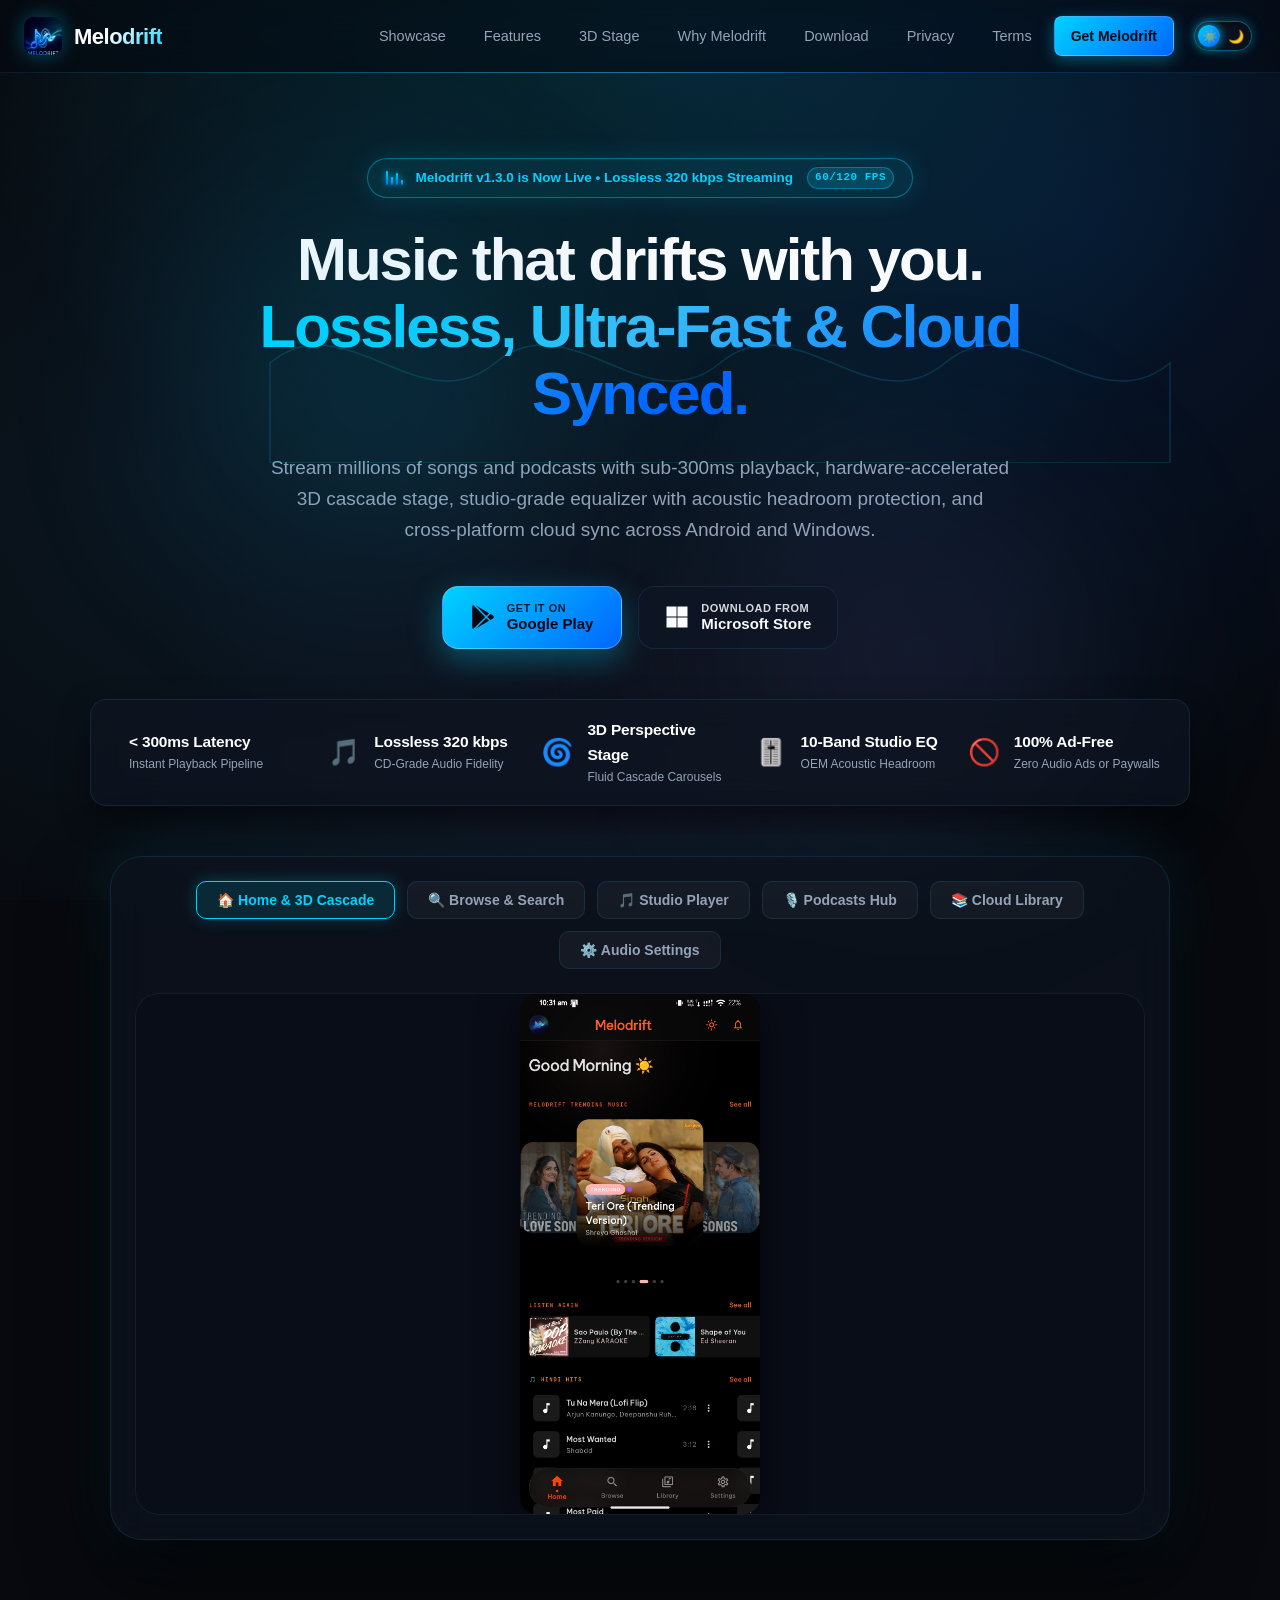
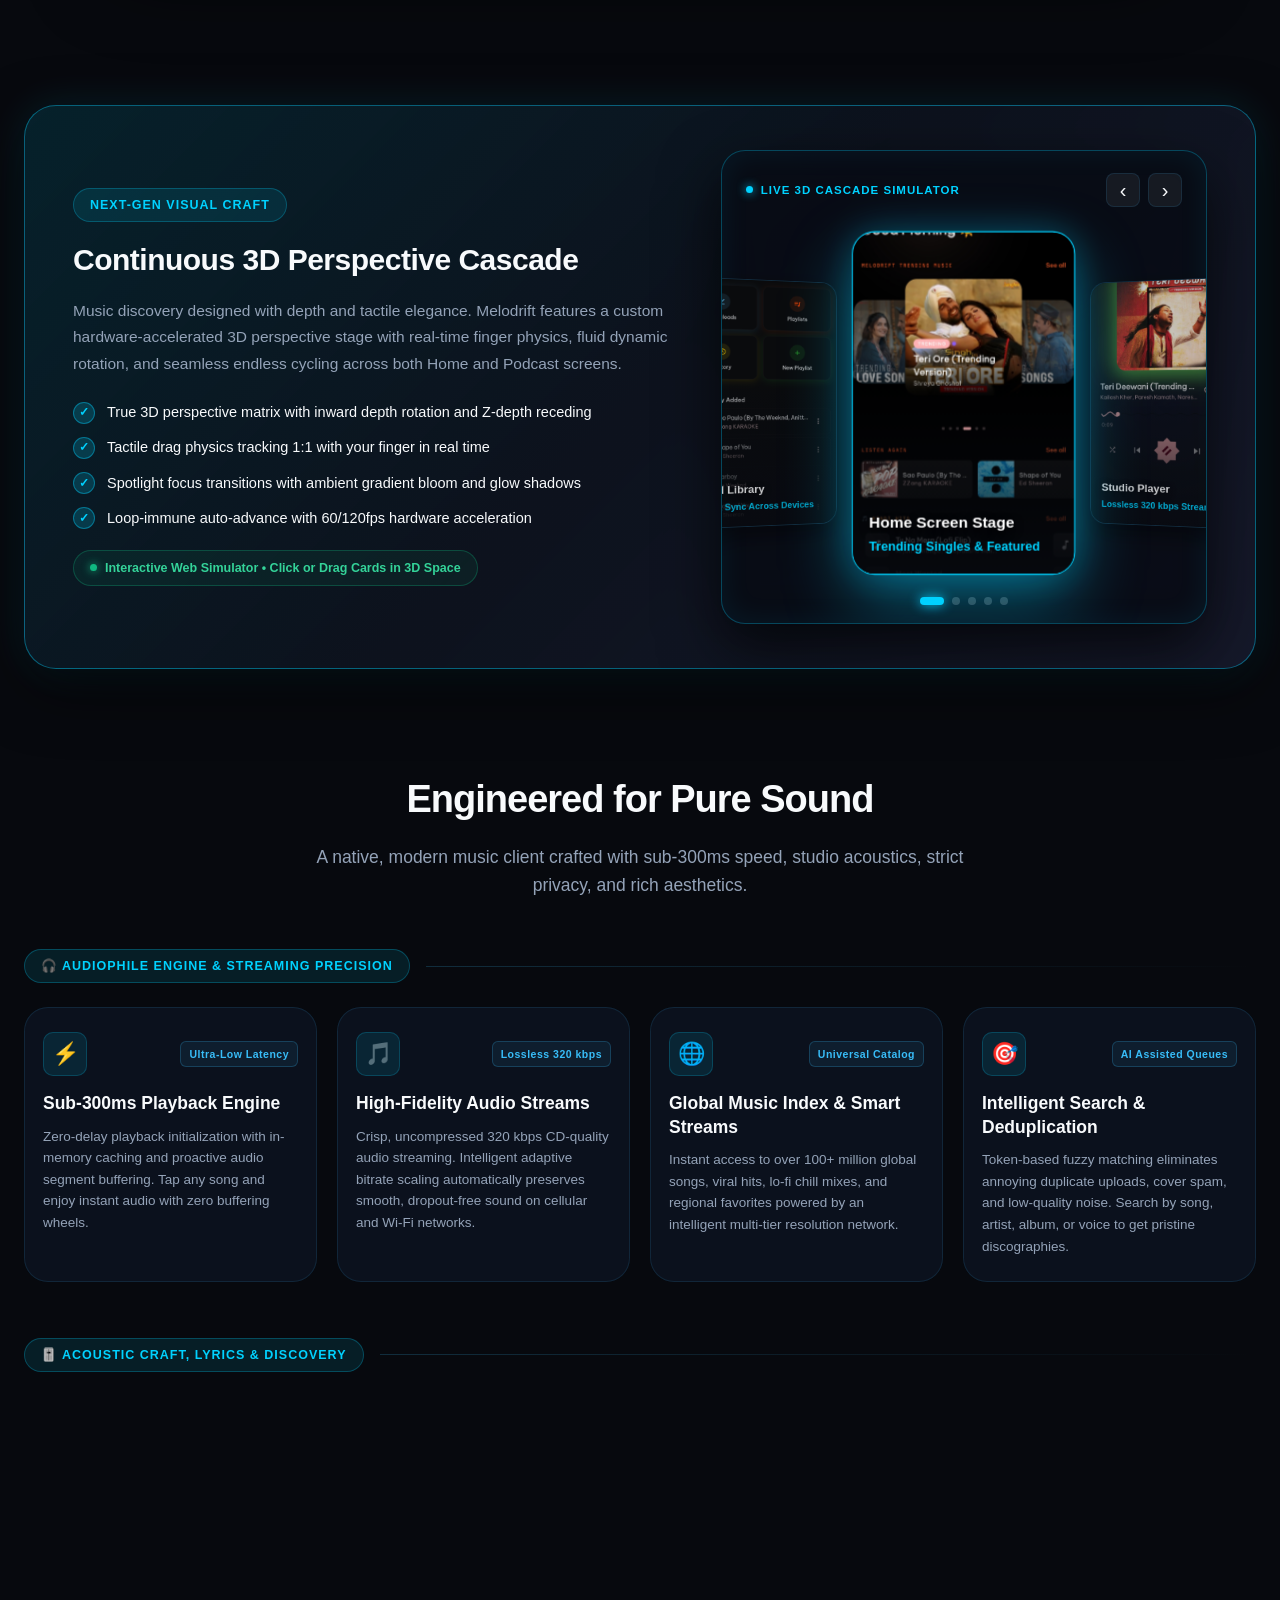
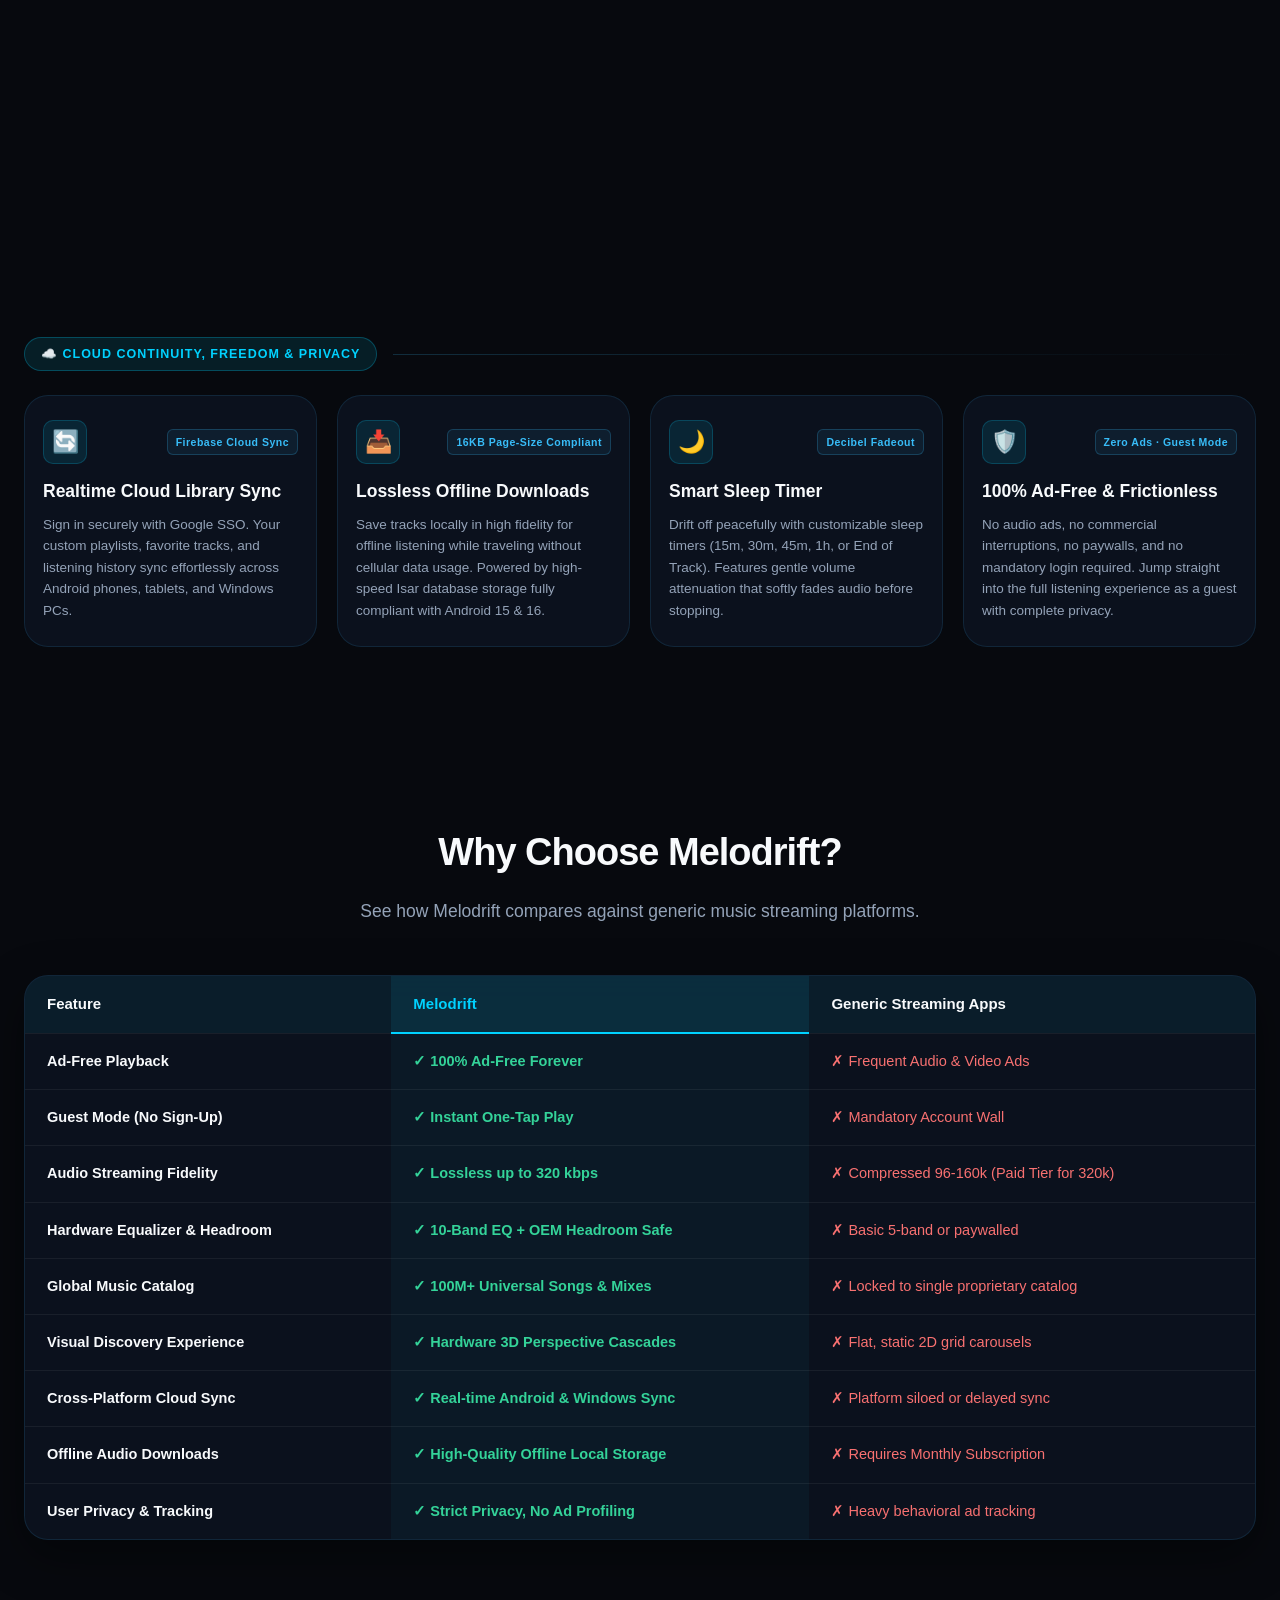
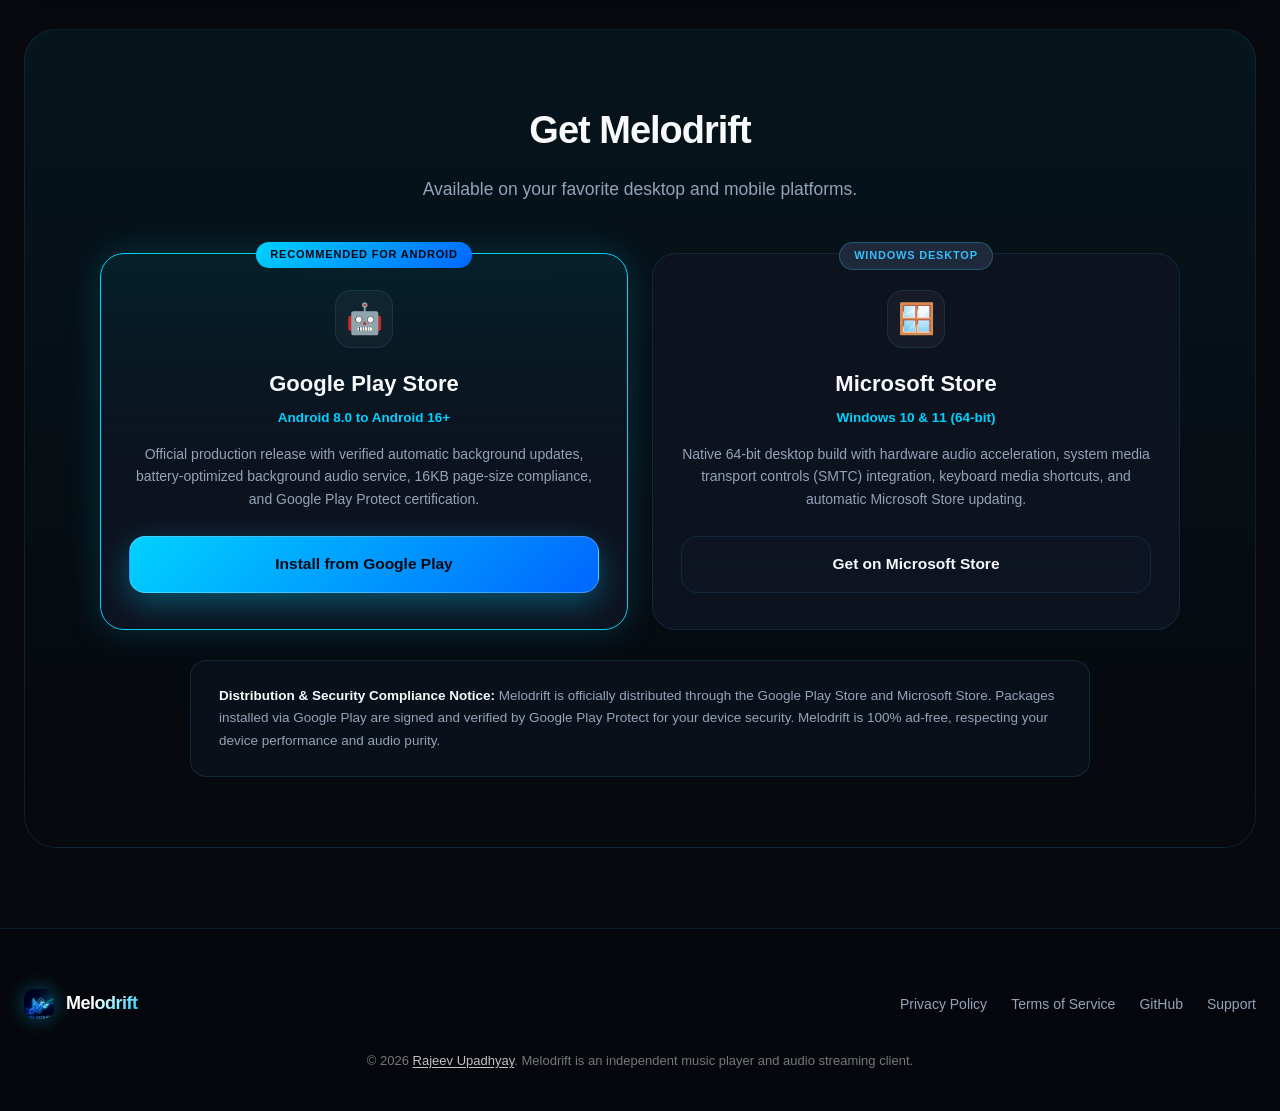
==== commit 12e588aa: "feat(ui): adjust features grid to 4 tiles in single row with hover animations and add day/night them" ====
--- a/index.html
+++ b/index.html
@@ -23,16 +23,27 @@
         <img src="logo_emblem.png" alt="Melodrift Logo" class="brand-logo">
         <span>Melodrift</span>
       </a>
-      <nav class="nav-links">
-        <a href="#showcase">Showcase</a>
-        <a href="#features">Features</a>
-        <a href="#experience">3D Stage</a>
-        <a href="#comparison">Why Melodrift</a>
-        <a href="#download">Download</a>
-        <a href="privacy.html">Privacy</a>
-        <a href="terms.html">Terms</a>
-        <a href="#download" class="btn-nav">Get Melodrift</a>
-      </nav>
+      <div class="nav-right-cluster">
+        <nav class="nav-links">
+          <a href="#showcase">Showcase</a>
+          <a href="#features">Features</a>
+          <a href="#experience">3D Stage</a>
+          <a href="#comparison">Why Melodrift</a>
+          <a href="#download">Download</a>
+          <a href="privacy.html">Privacy</a>
+          <a href="terms.html">Terms</a>
+          <a href="#download" class="btn-nav">Get Melodrift</a>
+        </nav>
+
+        <!-- Day / Night Mode Toggle Switch -->
+        <button id="theme-toggle" class="theme-toggle-btn" aria-label="Toggle Day / Night Mode" title="Toggle Day / Night Mode">
+          <span class="theme-toggle-track">
+            <span class="theme-icon icon-sun">☀️</span>
+            <span class="theme-icon icon-moon">🌙</span>
+            <span class="theme-toggle-thumb"></span>
+          </span>
+        </button>
+      </div>
     </div>
   </header>
 
@@ -772,7 +783,29 @@
       });
     }
 
+    // ── Day / Night Mode Theme Engine ───────────────────────────────────────
+    function initTheme() {
+      const toggleBtn = document.getElementById('theme-toggle');
+      const savedTheme = localStorage.getItem('melodrift-theme');
+      const prefersDark = window.matchMedia && window.matchMedia('(prefers-color-scheme: dark)').matches;
+      const initialTheme = savedTheme || (prefersDark ? 'dark' : 'dark');
+      
+      document.documentElement.setAttribute('data-theme', initialTheme);
+
+      if (toggleBtn) {
+        toggleBtn.addEventListener('click', () => {
+          const current = document.documentElement.getAttribute('data-theme') || 'dark';
+          const next = current === 'dark' ? 'light' : 'dark';
+          document.documentElement.setAttribute('data-theme', next);
+          localStorage.setItem('melodrift-theme', next);
+        });
+      }
+    }
+
+    initTheme();
+
     document.addEventListener('DOMContentLoaded', () => {
+      initTheme();
       initCascadeStage();
       initTiltEffect();
       initScrollReveal();
--- a/style.css
+++ b/style.css
@@ -23,6 +23,25 @@
   --shadow-glow: 0 12px 40px rgba(0, 210, 255, 0.22);
 }
 
+[data-theme="light"] {
+  --bg-dark: #F5F8FC;
+  --bg-surface: #FFFFFF;
+  --bg-card: rgba(255, 255, 255, 0.9);
+  --bg-card-hover: #FFFFFF;
+  --primary: #0070F3;
+  --primary-dark: #0051B3;
+  --primary-glow: rgba(0, 112, 243, 0.25);
+  --accent: #0284C7;
+  --accent-purple: #6366F1;
+  --text-main: #0B132B;
+  --text-muted: #475569;
+  --text-dim: #64748B;
+  --border: rgba(0, 112, 243, 0.15);
+  --border-highlight: rgba(0, 112, 243, 0.45);
+  --border-active: #0070F3;
+  --shadow-glow: 0 12px 35px rgba(0, 112, 243, 0.15);
+}
+
 * {
   margin: 0;
   padding: 0;
@@ -45,6 +64,7 @@
     radial-gradient(circle at 15% 55%, rgba(56, 189, 248, 0.08) 0%, transparent 45%),
     radial-gradient(circle at 50% 90%, rgba(129, 140, 248, 0.08) 0%, transparent 50%);
   background-attachment: fixed;
+  transition: background-color 0.35s ease, color 0.35s ease;
 }
 
 a {
@@ -53,7 +73,7 @@
 }
 
 .container {
-  max-width: 1200px;
+  max-width: 1320px;
   margin: 0 auto;
   padding: 0 24px;
 }
@@ -160,6 +180,95 @@
   box-shadow: 0 6px 24px rgba(0, 210, 255, 0.55);
 }
 
+/* ── Theme Toggle Switch (Day / Night Mode) ─────────────────────────────── */
+.nav-right-cluster {
+  display: flex;
+  align-items: center;
+  gap: 16px;
+}
+
+.theme-toggle-btn {
+  background: transparent;
+  border: none;
+  cursor: pointer;
+  padding: 4px;
+  display: inline-flex;
+  align-items: center;
+  justify-content: center;
+  outline: none;
+  border-radius: 999px;
+  transition: transform 0.2s cubic-bezier(0.34, 1.56, 0.64, 1);
+}
+
+.theme-toggle-btn:hover {
+  transform: scale(1.08);
+}
+
+.theme-toggle-track {
+  position: relative;
+  width: 58px;
+  height: 30px;
+  border-radius: 999px;
+  background: rgba(14, 20, 32, 0.85);
+  border: 1px solid var(--border-highlight);
+  display: flex;
+  align-items: center;
+  justify-content: space-between;
+  padding: 0 7px;
+  box-shadow: inset 0 2px 6px rgba(0, 0, 0, 0.5), 0 0 12px var(--primary-glow);
+  transition: all 0.35s cubic-bezier(0.16, 1, 0.3, 1);
+}
+
+.theme-icon {
+  font-size: 13px;
+  line-height: 1;
+  z-index: 1;
+  user-select: none;
+  transition: transform 0.3s ease, opacity 0.3s ease;
+}
+
+.icon-sun {
+  opacity: 0.45;
+}
+
+.icon-moon {
+  opacity: 1;
+}
+
+.theme-toggle-thumb {
+  position: absolute;
+  top: 3px;
+  left: 3px;
+  width: 22px;
+  height: 22px;
+  border-radius: 50%;
+  background: linear-gradient(135deg, var(--primary) 0%, var(--primary-dark) 100%);
+  box-shadow: 0 2px 8px rgba(0, 0, 0, 0.4), 0 0 10px var(--primary);
+  transition: transform 0.35s cubic-bezier(0.34, 1.56, 0.64, 1), background 0.3s ease;
+}
+
+/* Light mode toggle state */
+[data-theme="light"] .theme-toggle-track {
+  background: #E2E8F0;
+  border-color: rgba(0, 112, 243, 0.35);
+  box-shadow: inset 0 2px 5px rgba(0, 0, 0, 0.08), 0 0 12px rgba(0, 112, 243, 0.18);
+}
+
+[data-theme="light"] .theme-toggle-thumb {
+  transform: translateX(28px);
+  background: linear-gradient(135deg, #0070F3 0%, #0051B3 100%);
+}
+
+[data-theme="light"] .icon-sun {
+  opacity: 1;
+  transform: scale(1.15);
+}
+
+[data-theme="light"] .icon-moon {
+  opacity: 0.35;
+  transform: scale(0.9);
+}
+
 /* ── Hero Section & Ambient Visualizer ───────────────────────────────── */
 .hero {
   padding: 85px 0 55px;
@@ -607,9 +716,9 @@
 
 .features-grid {
   display: grid;
-  grid-template-columns: repeat(auto-fit, minmax(320px, 1fr));
-  gap: 24px;
-  margin-bottom: 50px;
+  grid-template-columns: repeat(4, 1fr);
+  gap: 20px;
+  margin-bottom: 55px;
 }
 
 /* ── Live Technical Specs Strip ───────────────────────────────────────── */
@@ -690,9 +799,12 @@
   background: var(--bg-card);
   border: 1px solid var(--border);
   border-radius: var(--radius-lg);
-  padding: 34px;
-  backdrop-filter: blur(12px);
-  transition: all 0.3s cubic-bezier(0.16, 1, 0.3, 1);
+  padding: 24px 18px;
+  backdrop-filter: blur(14px);
+  transition: transform 0.35s cubic-bezier(0.34, 1.56, 0.64, 1), 
+              border-color 0.3s ease, 
+              background 0.3s ease, 
+              box-shadow 0.35s ease;
   position: relative;
   overflow: hidden;
   display: flex;
@@ -707,32 +819,33 @@
   right: 0;
   height: 2px;
   background: linear-gradient(90deg, transparent, var(--primary), transparent);
-  opacity: 0;
-  transition: opacity 0.3s;
+  transform: scaleX(0);
+  transform-origin: center;
+  transition: transform 0.4s cubic-bezier(0.16, 1, 0.3, 1);
 }
 
 .feature-card:hover {
-  transform: translateY(-6px);
+  transform: translateY(-8px) scale(1.02);
   border-color: var(--border-highlight);
   background: var(--bg-card-hover);
-  box-shadow: 0 20px 48px rgba(0, 0, 0, 0.5), 0 0 30px rgba(0, 210, 255, 0.12);
+  box-shadow: 0 20px 48px rgba(0, 0, 0, 0.5), 0 0 30px var(--primary-glow);
 }
 
 .feature-card:hover::before {
-  opacity: 1;
+  transform: scaleX(1);
 }
 
 .feature-card-header {
   display: flex;
   justify-content: space-between;
-  align-items: flex-start;
-  margin-bottom: 20px;
+  align-items: center;
+  margin-bottom: 16px;
 }
 
 .card-tag {
-  font-size: 11px;
+  font-size: 10.5px;
   font-weight: 700;
-  padding: 4px 10px;
+  padding: 4px 8px;
   border-radius: 6px;
   background: rgba(56, 189, 248, 0.08);
   border: 1px solid rgba(56, 189, 248, 0.22);
@@ -741,29 +854,36 @@
 }
 
 .feature-icon {
-  width: 52px;
-  height: 52px;
+  width: 44px;
+  height: 44px;
   border-radius: var(--radius-sm);
   background: rgba(0, 210, 255, 0.1);
   display: flex;
   align-items: center;
   justify-content: center;
-  font-size: 24px;
+  font-size: 22px;
   color: var(--primary);
   border: 1px solid rgba(0, 210, 255, 0.2);
+  transition: transform 0.35s cubic-bezier(0.34, 1.56, 0.64, 1), box-shadow 0.35s ease;
+}
+
+.feature-card:hover .feature-icon {
+  transform: scale(1.15) rotate(6deg);
+  box-shadow: 0 0 16px var(--primary-glow);
 }
 
 .feature-card h3 {
-  font-size: 20px;
+  font-size: 17.5px;
   font-weight: 700;
-  margin-bottom: 12px;
+  margin-bottom: 10px;
   color: var(--text-main);
+  line-height: 1.35;
 }
 
 .feature-card p {
-  font-size: 15px;
+  font-size: 13.5px;
   color: var(--text-muted);
-  line-height: 1.65;
+  line-height: 1.6;
 }
 
 /* Specular Cursor Glare on Cards */
@@ -798,32 +918,32 @@
 }
 
 .eq-interactive-deck {
-  margin-top: 22px;
+  margin-top: 16px;
   background: rgba(6, 9, 15, 0.88);
   border: 1px solid rgba(0, 210, 255, 0.22);
   border-radius: var(--radius-md);
-  padding: 18px;
-  box-shadow: inset 0 0 24px rgba(0, 0, 0, 0.7);
+  padding: 12px 10px;
+  box-shadow: inset 0 0 20px rgba(0, 0, 0, 0.7);
 }
 
 .eq-deck-top {
   display: flex;
   flex-direction: column;
-  gap: 12px;
-  margin-bottom: 16px;
+  gap: 10px;
+  margin-bottom: 12px;
 }
 
 .eq-headroom-badge {
   display: flex;
   align-items: center;
-  gap: 8px;
-  font-size: 12px;
+  gap: 6px;
+  font-size: 11px;
   color: var(--text-muted);
 }
 
 .headroom-indicator {
-  width: 8px;
-  height: 8px;
+  width: 7px;
+  height: 7px;
   border-radius: 50%;
   background: #10B981;
   box-shadow: 0 0 8px #10B981;
@@ -836,21 +956,25 @@
 }
 
 .eq-presets-group {
-  display: flex;
-  gap: 6px;
-  flex-wrap: wrap;
+  display: grid;
+  grid-template-columns: 1fr 1fr;
+  gap: 4px;
 }
 
 .eq-preset-btn {
   background: rgba(255, 255, 255, 0.04);
   border: 1px solid var(--border);
   color: var(--text-muted);
-  font-size: 11.5px;
+  font-size: 10px;
   font-weight: 600;
-  padding: 5px 11px;
-  border-radius: 6px;
+  padding: 4px 6px;
+  border-radius: 5px;
   cursor: pointer;
+  text-align: center;
   transition: all 0.2s cubic-bezier(0.16, 1, 0.3, 1);
+  white-space: nowrap;
+  overflow: hidden;
+  text-overflow: ellipsis;
 }
 
 .eq-preset-btn:hover {
@@ -864,16 +988,16 @@
   background: rgba(0, 210, 255, 0.18);
   border-color: var(--primary);
   color: var(--primary);
-  box-shadow: 0 0 12px rgba(0, 210, 255, 0.3);
+  box-shadow: 0 0 10px rgba(0, 210, 255, 0.3);
 }
 
 .eq-bars-visualizer {
   display: flex;
   justify-content: space-between;
   align-items: flex-end;
-  gap: 6px;
-  height: 115px;
-  padding: 10px 4px 6px;
+  gap: 3px;
+  height: 85px;
+  padding: 6px 2px 4px;
   border-bottom: 1px solid rgba(255, 255, 255, 0.08);
 }
 
@@ -1400,15 +1524,18 @@
 .features-grid .feature-card:nth-child(4) { transition-delay: 0.24s; }
 
 /* ── Responsive ────────────────────────────────────────────────────────── */
+@media (max-width: 1180px) {
+  .features-grid {
+    grid-template-columns: repeat(2, 1fr);
+  }
+}
+
 @media (max-width: 860px) {
   .hero-title {
     font-size: 44px;
   }
   .nav-links {
     display: none;
-  }
-  .features-grid {
-    grid-template-columns: 1fr;
   }
   .download-cards {
     grid-template-columns: 1fr;
@@ -1431,7 +1558,10 @@
   }
 }
 
-@media (max-width: 540px) {
+@media (max-width: 640px) {
+  .features-grid {
+    grid-template-columns: 1fr;
+  }
   .hero-title {
     font-size: 34px;
     letter-spacing: -1px;
@@ -1458,3 +1588,266 @@
     justify-content: center;
   }
 }
+
+/* ── Day Mode (Light Theme) Complete Overrides ─────────────────────────── */
+[data-theme="light"] body {
+  background-color: var(--bg-dark);
+  background-image: 
+    radial-gradient(circle at 50% -10%, rgba(0, 112, 243, 0.12) 0%, transparent 60%),
+    radial-gradient(circle at 85% 25%, rgba(99, 102, 241, 0.08) 0%, transparent 45%),
+    radial-gradient(circle at 15% 55%, rgba(56, 189, 248, 0.06) 0%, transparent 45%),
+    radial-gradient(circle at 50% 90%, rgba(14, 165, 233, 0.06) 0%, transparent 50%);
+  color: var(--text-main);
+}
+
+[data-theme="light"] .site-header {
+  background: rgba(255, 255, 255, 0.88);
+  border-bottom: 1px solid rgba(0, 112, 243, 0.15);
+  box-shadow: 0 4px 20px rgba(0, 0, 0, 0.04);
+}
+
+[data-theme="light"] .site-header::after {
+  background: linear-gradient(90deg, 
+    transparent 0%, 
+    rgba(0, 112, 243, 0.25) 25%, 
+    rgba(56, 189, 248, 0.5) 50%, 
+    rgba(0, 81, 179, 0.25) 75%, 
+    transparent 100%);
+}
+
+[data-theme="light"] .brand span {
+  background: linear-gradient(135deg, #0B132B 40%, var(--primary) 100%);
+  -webkit-background-clip: text;
+  -webkit-text-fill-color: transparent;
+}
+
+[data-theme="light"] .nav-links a:hover {
+  color: var(--primary);
+  background: rgba(0, 112, 243, 0.08);
+}
+
+[data-theme="light"] .badge {
+  background: rgba(0, 112, 243, 0.08);
+  border-color: rgba(0, 112, 243, 0.3);
+  color: var(--primary);
+  box-shadow: 0 0 20px rgba(0, 112, 243, 0.12);
+}
+
+[data-theme="light"] .badge-pill {
+  background: rgba(0, 112, 243, 0.14);
+  border-color: rgba(0, 112, 243, 0.3);
+  color: var(--primary);
+}
+
+[data-theme="light"] .hero-title {
+  color: #0B132B;
+}
+
+[data-theme="light"] .gradient-text {
+  background: linear-gradient(135deg, #0070F3 10%, #0284C7 50%, #0051B3 90%);
+  -webkit-background-clip: text;
+  -webkit-text-fill-color: transparent;
+}
+
+[data-theme="light"] .showcase-container {
+  background: rgba(255, 255, 255, 0.9);
+  border-color: rgba(0, 112, 243, 0.2);
+  box-shadow: 0 24px 60px rgba(0, 0, 0, 0.08), 0 0 40px rgba(0, 112, 243, 0.1);
+}
+
+[data-theme="light"] .showcase-content {
+  background: #E8EEF5;
+  border-color: rgba(0, 112, 243, 0.1);
+}
+
+[data-theme="light"] .tab-btn {
+  background: rgba(0, 112, 243, 0.04);
+  border-color: rgba(0, 112, 243, 0.15);
+  color: var(--text-muted);
+}
+
+[data-theme="light"] .tab-btn:hover {
+  color: var(--text-main);
+  border-color: var(--primary);
+}
+
+[data-theme="light"] .tab-btn.active {
+  background: rgba(0, 112, 243, 0.14);
+  color: var(--primary);
+  border-color: var(--primary);
+}
+
+[data-theme="light"] .tech-specs-strip {
+  background: rgba(255, 255, 255, 0.9);
+  border-color: rgba(0, 112, 243, 0.18);
+  box-shadow: 0 10px 30px rgba(0, 0, 0, 0.05);
+}
+
+[data-theme="light"] .tech-spec-value {
+  color: #0B132B;
+}
+
+[data-theme="light"] .highlight-banner {
+  background: linear-gradient(135deg, rgba(0, 112, 243, 0.08) 0%, rgba(255, 255, 255, 0.96) 50%, rgba(99, 102, 241, 0.08) 100%);
+  border-color: rgba(0, 112, 243, 0.25);
+  box-shadow: 0 20px 50px rgba(0, 0, 0, 0.06), 0 0 30px rgba(0, 112, 243, 0.08);
+}
+
+[data-theme="light"] .highlight-banner-content h3 {
+  color: #0B132B;
+}
+
+[data-theme="light"] .highlight-bullets li {
+  color: #1E293B;
+}
+
+[data-theme="light"] .interactive-cascade-stage-wrap {
+  background: rgba(248, 250, 252, 0.95);
+  border-color: rgba(0, 112, 243, 0.25);
+  box-shadow: 0 20px 50px rgba(0, 0, 0, 0.08), inset 0 0 25px rgba(0, 112, 243, 0.05);
+}
+
+[data-theme="light"] .cascade-3d-card {
+  background: #FFFFFF;
+  border-color: rgba(0, 112, 243, 0.2);
+  box-shadow: 0 14px 32px rgba(0, 0, 0, 0.12);
+}
+
+[data-theme="light"] .stage-ctrl-btn {
+  background: rgba(0, 112, 243, 0.08);
+  border-color: rgba(0, 112, 243, 0.2);
+  color: var(--text-main);
+}
+
+[data-theme="light"] .stage-ctrl-btn:hover {
+  background: var(--primary);
+  color: #FFFFFF;
+}
+
+[data-theme="light"] .cascade-dots .dot {
+  background: rgba(0, 0, 0, 0.2);
+}
+
+[data-theme="light"] .cascade-dots .dot.active {
+  background: var(--primary);
+}
+
+[data-theme="light"] .feature-card {
+  background: #FFFFFF;
+  border-color: rgba(0, 112, 243, 0.15);
+  box-shadow: 0 10px 25px rgba(0, 0, 0, 0.04);
+}
+
+[data-theme="light"] .feature-card:hover {
+  background: #FFFFFF;
+  border-color: var(--primary);
+  box-shadow: 0 20px 40px rgba(0, 0, 0, 0.08), 0 0 25px rgba(0, 112, 243, 0.15);
+}
+
+[data-theme="light"] .feature-icon {
+  background: rgba(0, 112, 243, 0.08);
+  border-color: rgba(0, 112, 243, 0.2);
+}
+
+[data-theme="light"] .card-tag {
+  background: rgba(0, 112, 243, 0.08);
+  border-color: rgba(0, 112, 243, 0.2);
+}
+
+[data-theme="light"] .eq-interactive-deck {
+  background: #F1F5F9;
+  border-color: rgba(0, 112, 243, 0.2);
+  box-shadow: inset 0 0 15px rgba(0, 0, 0, 0.05);
+}
+
+[data-theme="light"] .eq-preset-btn {
+  background: #FFFFFF;
+  border-color: rgba(0, 112, 243, 0.15);
+  color: var(--text-muted);
+}
+
+[data-theme="light"] .eq-preset-btn.active {
+  background: var(--primary);
+  color: #FFFFFF;
+  border-color: var(--primary);
+}
+
+[data-theme="light"] .comparison-wrapper {
+  background: #FFFFFF;
+  border-color: rgba(0, 112, 243, 0.15);
+  box-shadow: 0 14px 35px rgba(0, 0, 0, 0.05);
+}
+
+[data-theme="light"] .comparison-table th {
+  background: rgba(0, 112, 243, 0.06);
+  color: #0B132B;
+}
+
+[data-theme="light"] .comparison-table th.col-brand {
+  background: rgba(0, 112, 243, 0.12);
+  color: var(--primary);
+}
+
+[data-theme="light"] .comparison-table td.col-brand {
+  background: rgba(0, 112, 243, 0.04);
+  color: #0B132B;
+}
+
+[data-theme="light"] .comparison-table tr:hover td {
+  background: rgba(0, 112, 243, 0.02);
+}
+
+[data-theme="light"] .download-section {
+  background: linear-gradient(180deg, rgba(0, 112, 243, 0.05) 0%, transparent 100%);
+  border-color: rgba(0, 112, 243, 0.15);
+}
+
+[data-theme="light"] .download-card {
+  background: #FFFFFF;
+  border-color: rgba(0, 112, 243, 0.15);
+  box-shadow: 0 10px 30px rgba(0, 0, 0, 0.04);
+}
+
+[data-theme="light"] .download-card.featured {
+  background: linear-gradient(180deg, rgba(0, 112, 243, 0.06) 0%, #FFFFFF 60%);
+  border-color: var(--primary);
+  box-shadow: 0 16px 40px rgba(0, 112, 243, 0.14);
+}
+
+[data-theme="light"] .download-card-icon {
+  background: rgba(0, 112, 243, 0.06);
+  border-color: rgba(0, 112, 243, 0.15);
+}
+
+[data-theme="light"] .btn-secondary-store {
+  background: #F1F5F9;
+  border-color: rgba(0, 112, 243, 0.2);
+  color: #0B132B;
+}
+
+[data-theme="light"] .btn-secondary-store:hover {
+  background: #E2E8F0;
+  border-color: var(--primary);
+}
+
+[data-theme="light"] .policy-notice {
+  background: rgba(255, 255, 255, 0.8);
+  border-color: rgba(0, 112, 243, 0.15);
+}
+
+[data-theme="light"] .footer {
+  background: #F1F5F9;
+  border-color: rgba(0, 112, 243, 0.12);
+}
+
+[data-theme="light"] .footer-content a.brand span {
+  color: #0B132B;
+}
+
+[data-theme="light"] .footer p {
+  color: #64748B !important;
+}
+
+[data-theme="light"] .footer p a {
+  color: #0B132B !important;
+}
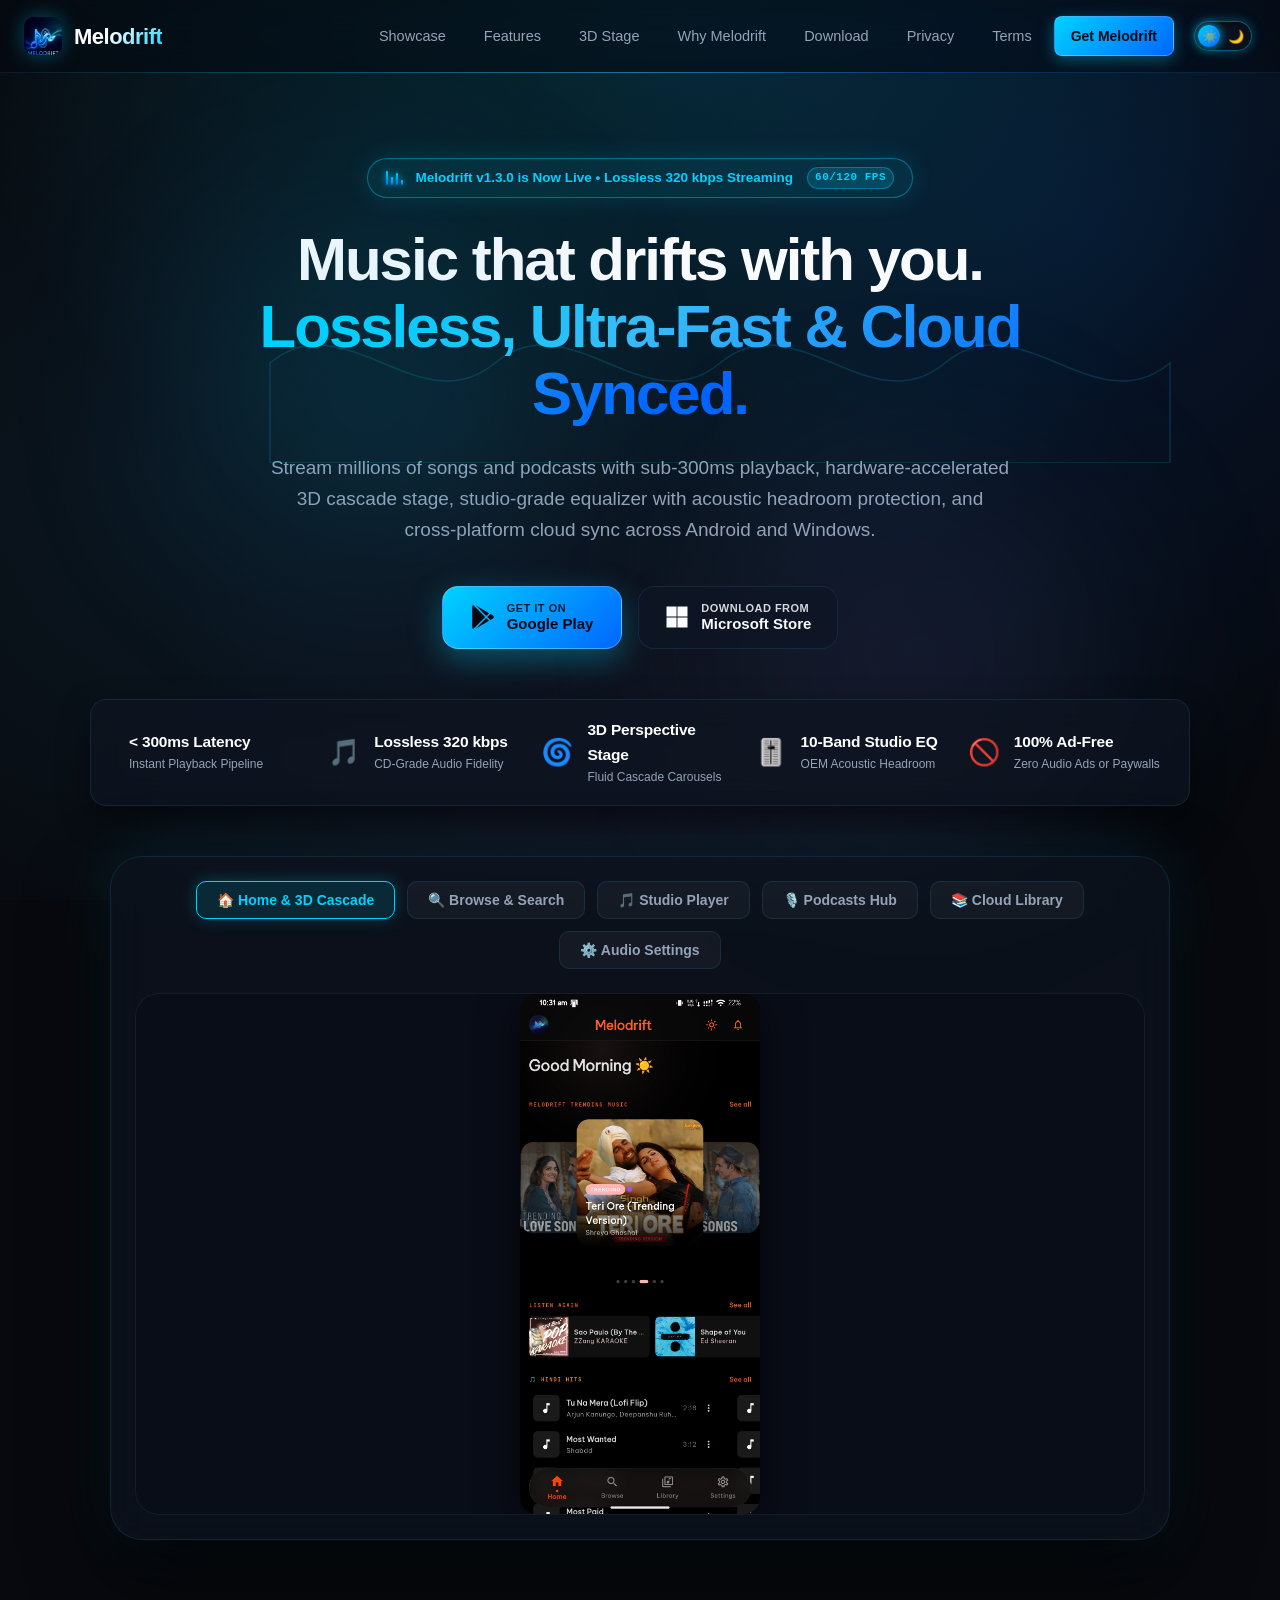
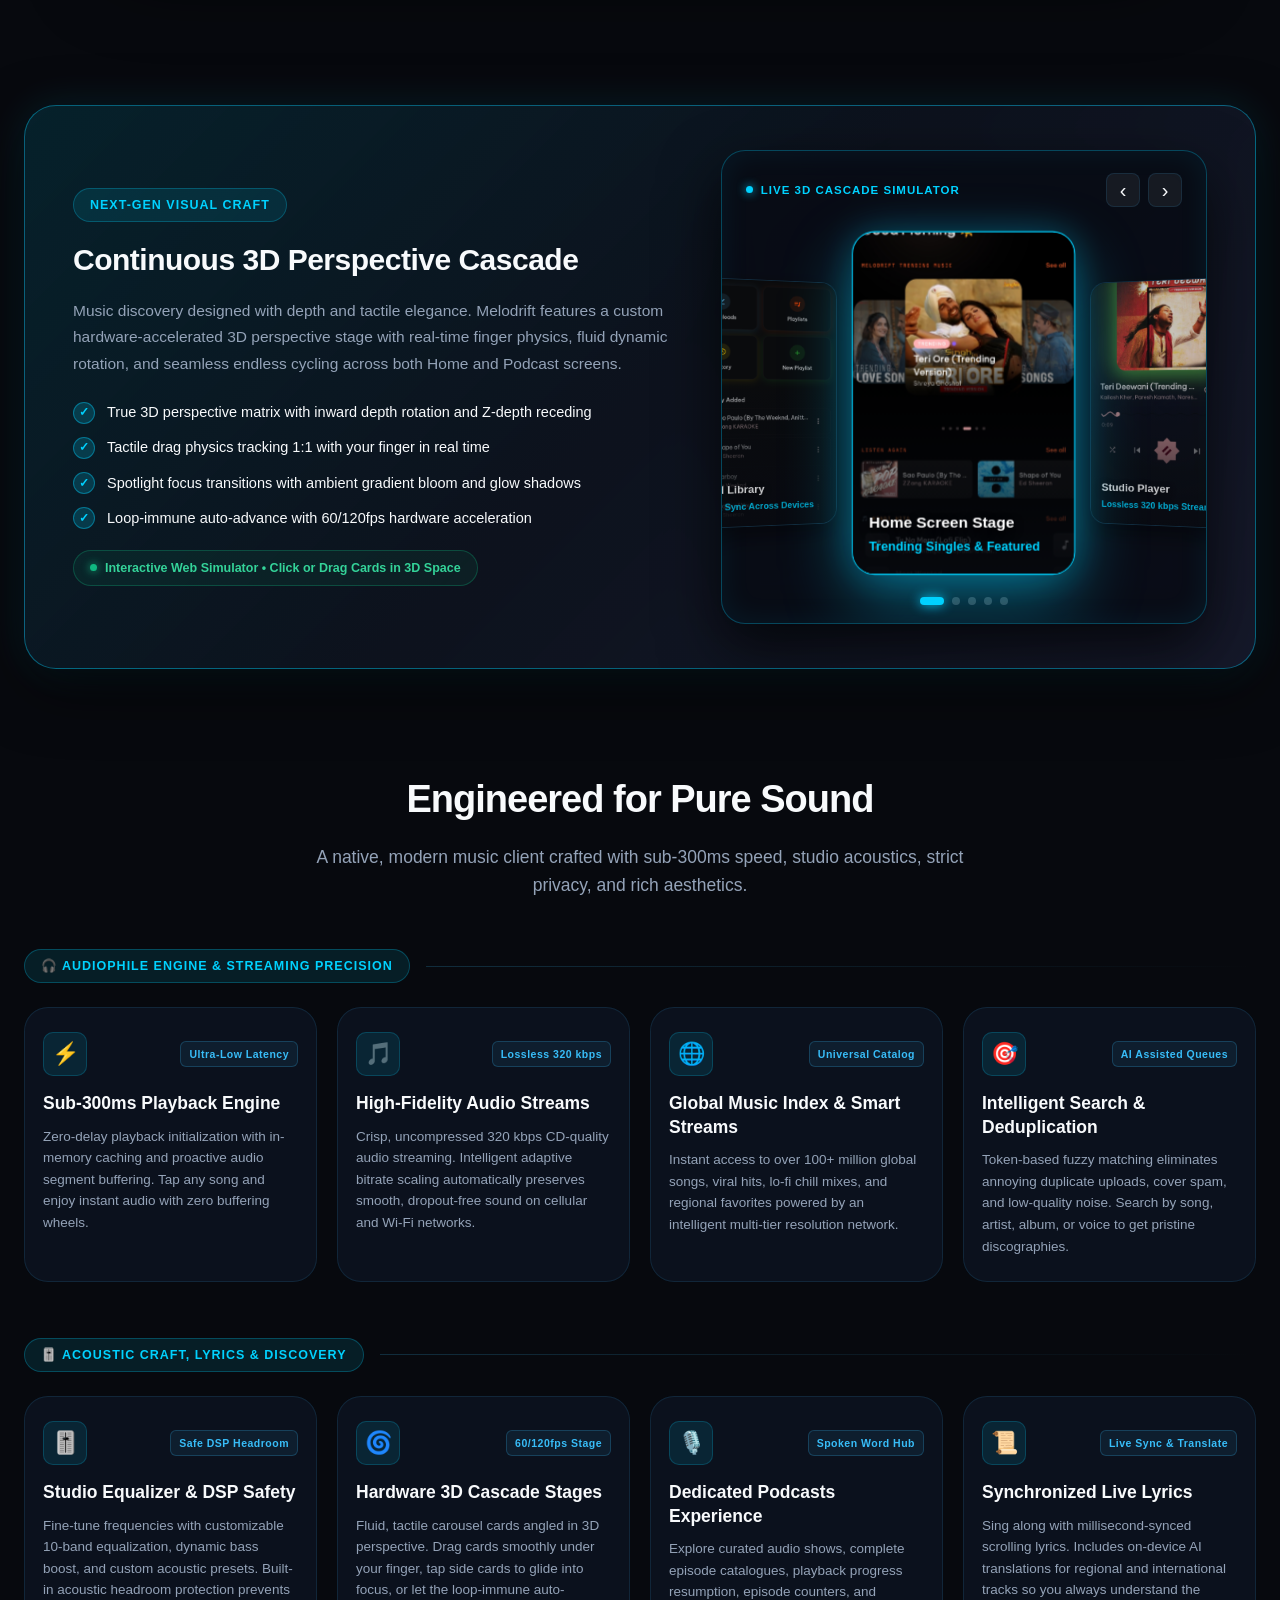
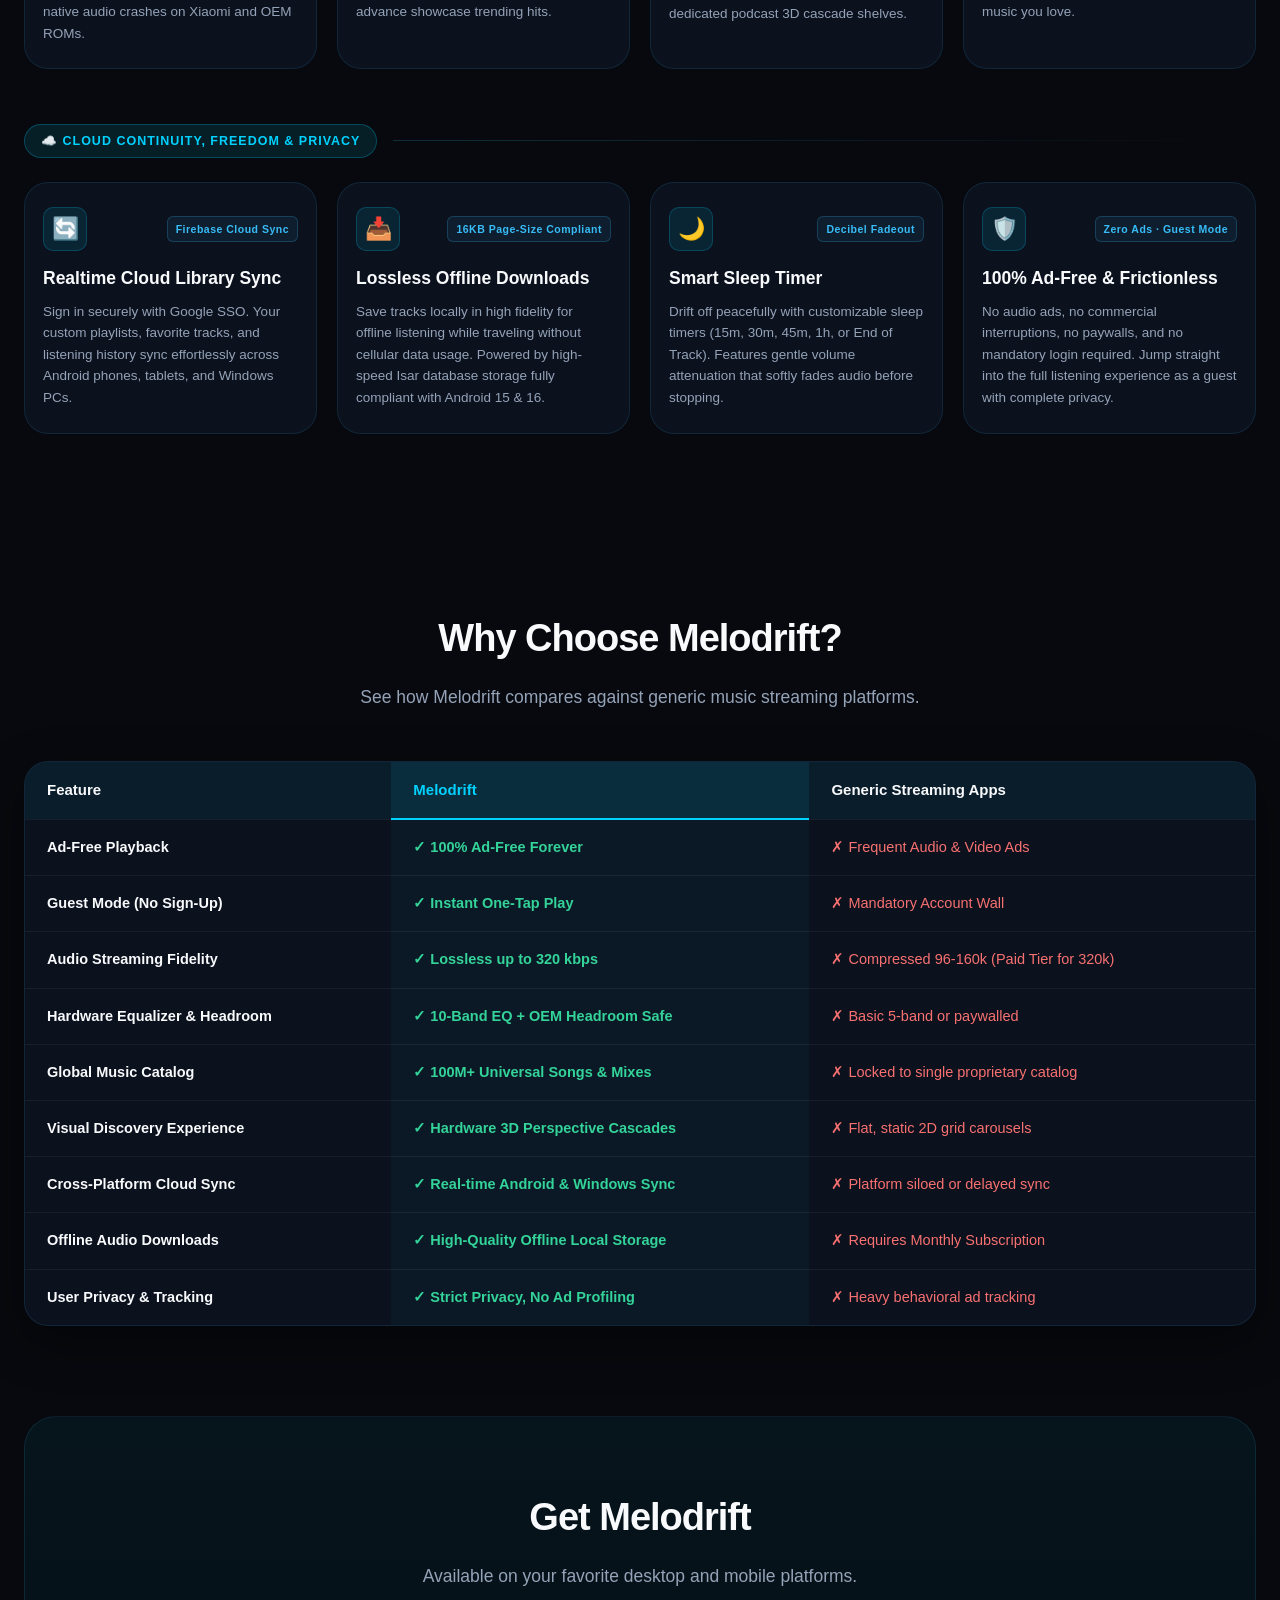
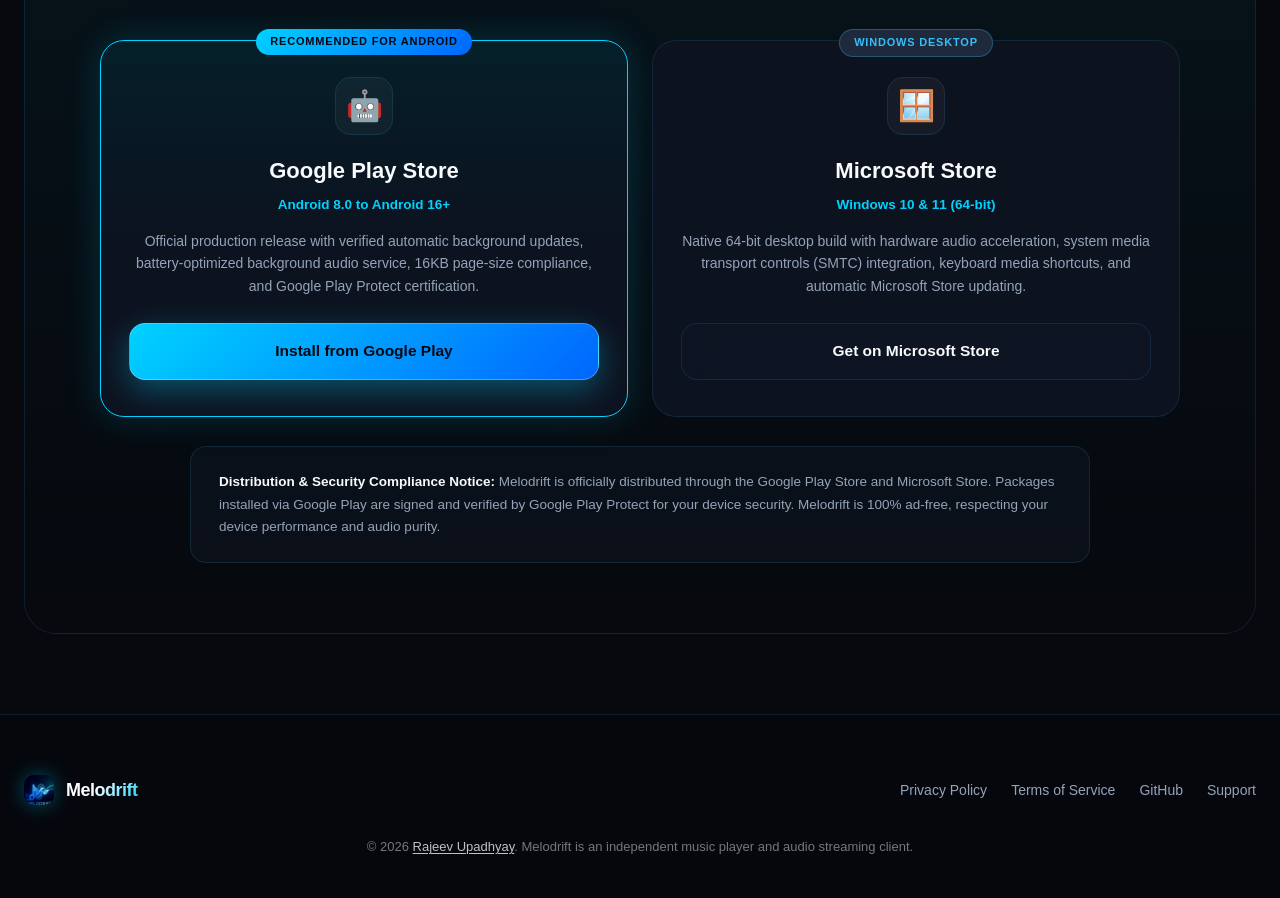
==== commit 3c329a80: "fix(ui): remove visual equalizer deck from Studio Equalizer feature card" ====
--- a/index.html
+++ b/index.html
@@ -320,42 +320,13 @@
       </div>
 
       <div class="features-grid">
-        <div class="feature-card feature-card-eq reveal-on-scroll">
+        <div class="feature-card">
           <div class="feature-card-header">
             <div class="feature-icon">🎚️</div>
             <span class="card-tag">Safe DSP Headroom</span>
           </div>
           <h3>Studio Equalizer & DSP Safety</h3>
           <p>Fine-tune frequencies with customizable 10-band equalization, dynamic bass boost, and custom acoustic presets. Built-in acoustic headroom protection prevents native audio crashes on Xiaomi and OEM ROMs.</p>
-
-          <!-- Interactive Equalizer Deck -->
-          <div class="eq-interactive-deck">
-            <div class="eq-deck-top">
-              <div class="eq-headroom-badge">
-                <span class="headroom-indicator"></span>
-                <span>Acoustic Headroom Safe: <strong id="eq-headroom-val">0.0 dB TP</strong></span>
-              </div>
-              <div class="eq-presets-group">
-                <button type="button" class="eq-preset-btn active" onclick="setEqPreset('audiophile', this)">Audiophile Pure</button>
-                <button type="button" class="eq-preset-btn" onclick="setEqPreset('bass', this)">Bass Boost</button>
-                <button type="button" class="eq-preset-btn" onclick="setEqPreset('vocal', this)">Vocal Air</button>
-                <button type="button" class="eq-preset-btn" onclick="setEqPreset('electronic', this)">Electronic</button>
-              </div>
-            </div>
-
-            <div class="eq-bars-visualizer" id="eq-visualizer">
-              <div class="eq-col"><div class="eq-bar-track"><div class="eq-bar-fill" style="height: 50%;"></div></div><span class="eq-freq">32</span></div>
-              <div class="eq-col"><div class="eq-bar-track"><div class="eq-bar-fill" style="height: 52%;"></div></div><span class="eq-freq">64</span></div>
-              <div class="eq-col"><div class="eq-bar-track"><div class="eq-bar-fill" style="height: 54%;"></div></div><span class="eq-freq">125</span></div>
-              <div class="eq-col"><div class="eq-bar-track"><div class="eq-bar-fill" style="height: 50%;"></div></div><span class="eq-freq">250</span></div>
-              <div class="eq-col"><div class="eq-bar-track"><div class="eq-bar-fill" style="height: 48%;"></div></div><span class="eq-freq">500</span></div>
-              <div class="eq-col"><div class="eq-bar-track"><div class="eq-bar-fill" style="height: 52%;"></div></div><span class="eq-freq">1k</span></div>
-              <div class="eq-col"><div class="eq-bar-track"><div class="eq-bar-fill" style="height: 55%;"></div></div><span class="eq-freq">2k</span></div>
-              <div class="eq-col"><div class="eq-bar-track"><div class="eq-bar-fill" style="height: 60%;"></div></div><span class="eq-freq">4k</span></div>
-              <div class="eq-col"><div class="eq-bar-track"><div class="eq-bar-fill" style="height: 62%;"></div></div><span class="eq-freq">8k</span></div>
-              <div class="eq-col"><div class="eq-bar-track"><div class="eq-bar-fill" style="height: 58%;"></div></div><span class="eq-freq">16k</span></div>
-            </div>
-          </div>
         </div>
 
         <div class="feature-card">
@@ -709,33 +680,6 @@
       restartTimer();
     }
 
-    // ── Equalizer Presets Interactive Engine ────────────────────────────────
-    const eqPresets = {
-      audiophile: { heights: [50, 52, 54, 50, 48, 52, 55, 60, 62, 58], headroom: '0.0 dB TP' },
-      bass: { heights: [92, 88, 76, 58, 45, 42, 48, 54, 58, 52], headroom: '-0.4 dB TP' },
-      vocal: { heights: [38, 42, 48, 56, 70, 84, 82, 74, 60, 52], headroom: '-0.2 dB TP' },
-      electronic: { heights: [86, 78, 62, 46, 44, 52, 68, 80, 88, 82], headroom: '-0.3 dB TP' }
-    };
-
-    function setEqPreset(presetName, btn) {
-      const preset = eqPresets[presetName];
-      if (!preset) return;
-
-      document.querySelectorAll('.eq-preset-btn').forEach(b => b.classList.remove('active'));
-      if (btn) btn.classList.add('active');
-
-      const fills = document.querySelectorAll('#eq-visualizer .eq-bar-fill');
-      fills.forEach((fill, i) => {
-        if (preset.heights[i] !== undefined) {
-          fill.style.height = preset.heights[i] + '%';
-        }
-      });
-
-      const headroomLabel = document.getElementById('eq-headroom-val');
-      if (headroomLabel) {
-        headroomLabel.textContent = preset.headroom;
-      }
-    }
 
     // ── 3D Cursor Tilt & Specular Glare ─────────────────────────────────────
     function initTiltEffect() {
--- a/style.css
+++ b/style.css
@@ -912,130 +912,6 @@
   opacity: 1;
 }
 
-/* ── Interactive Equalizer Deck ─────────────────────────────────────────── */
-.feature-card-eq {
-  grid-column: span 1;
-}
-
-.eq-interactive-deck {
-  margin-top: 16px;
-  background: rgba(6, 9, 15, 0.88);
-  border: 1px solid rgba(0, 210, 255, 0.22);
-  border-radius: var(--radius-md);
-  padding: 12px 10px;
-  box-shadow: inset 0 0 20px rgba(0, 0, 0, 0.7);
-}
-
-.eq-deck-top {
-  display: flex;
-  flex-direction: column;
-  gap: 10px;
-  margin-bottom: 12px;
-}
-
-.eq-headroom-badge {
-  display: flex;
-  align-items: center;
-  gap: 6px;
-  font-size: 11px;
-  color: var(--text-muted);
-}
-
-.headroom-indicator {
-  width: 7px;
-  height: 7px;
-  border-radius: 50%;
-  background: #10B981;
-  box-shadow: 0 0 8px #10B981;
-  flex-shrink: 0;
-}
-
-.eq-headroom-badge strong {
-  color: #34D399;
-  font-family: var(--font-mono);
-}
-
-.eq-presets-group {
-  display: grid;
-  grid-template-columns: 1fr 1fr;
-  gap: 4px;
-}
-
-.eq-preset-btn {
-  background: rgba(255, 255, 255, 0.04);
-  border: 1px solid var(--border);
-  color: var(--text-muted);
-  font-size: 10px;
-  font-weight: 600;
-  padding: 4px 6px;
-  border-radius: 5px;
-  cursor: pointer;
-  text-align: center;
-  transition: all 0.2s cubic-bezier(0.16, 1, 0.3, 1);
-  white-space: nowrap;
-  overflow: hidden;
-  text-overflow: ellipsis;
-}
-
-.eq-preset-btn:hover {
-  color: #FFFFFF;
-  border-color: var(--border-highlight);
-  background: rgba(0, 210, 255, 0.1);
-  transform: translateY(-1px);
-}
-
-.eq-preset-btn.active {
-  background: rgba(0, 210, 255, 0.18);
-  border-color: var(--primary);
-  color: var(--primary);
-  box-shadow: 0 0 10px rgba(0, 210, 255, 0.3);
-}
-
-.eq-bars-visualizer {
-  display: flex;
-  justify-content: space-between;
-  align-items: flex-end;
-  gap: 3px;
-  height: 85px;
-  padding: 6px 2px 4px;
-  border-bottom: 1px solid rgba(255, 255, 255, 0.08);
-}
-
-.eq-col {
-  display: flex;
-  flex-direction: column;
-  align-items: center;
-  gap: 8px;
-  flex: 1;
-  height: 100%;
-}
-
-.eq-bar-track {
-  width: 100%;
-  max-width: 14px;
-  flex-grow: 1;
-  background: rgba(255, 255, 255, 0.04);
-  border-radius: 4px;
-  display: flex;
-  align-items: flex-end;
-  overflow: hidden;
-  position: relative;
-}
-
-.eq-bar-fill {
-  width: 100%;
-  border-radius: 4px;
-  background: linear-gradient(to top, var(--primary-dark) 0%, var(--primary) 70%, #FFFFFF 100%);
-  box-shadow: 0 0 10px rgba(0, 210, 255, 0.4);
-  transition: height 0.45s cubic-bezier(0.16, 1, 0.3, 1);
-}
-
-.eq-freq {
-  font-size: 10px;
-  color: var(--text-dim);
-  font-family: var(--font-mono);
-  font-weight: 500;
-}
 
 /* ── Feature Highlight Banner (3D Cascade Spotlight) ───────────────────── */
 .highlight-banner {
@@ -1584,9 +1460,6 @@
     width: 140px;
     height: 220px;
   }
-  .eq-presets-group {
-    justify-content: center;
-  }
 }
 
 /* ── Day Mode (Light Theme) Complete Overrides ─────────────────────────── */
@@ -1754,23 +1627,6 @@
   border-color: rgba(0, 112, 243, 0.2);
 }
 
-[data-theme="light"] .eq-interactive-deck {
-  background: #F1F5F9;
-  border-color: rgba(0, 112, 243, 0.2);
-  box-shadow: inset 0 0 15px rgba(0, 0, 0, 0.05);
-}
-
-[data-theme="light"] .eq-preset-btn {
-  background: #FFFFFF;
-  border-color: rgba(0, 112, 243, 0.15);
-  color: var(--text-muted);
-}
-
-[data-theme="light"] .eq-preset-btn.active {
-  background: var(--primary);
-  color: #FFFFFF;
-  border-color: var(--primary);
-}
 
 [data-theme="light"] .comparison-wrapper {
   background: #FFFFFF;
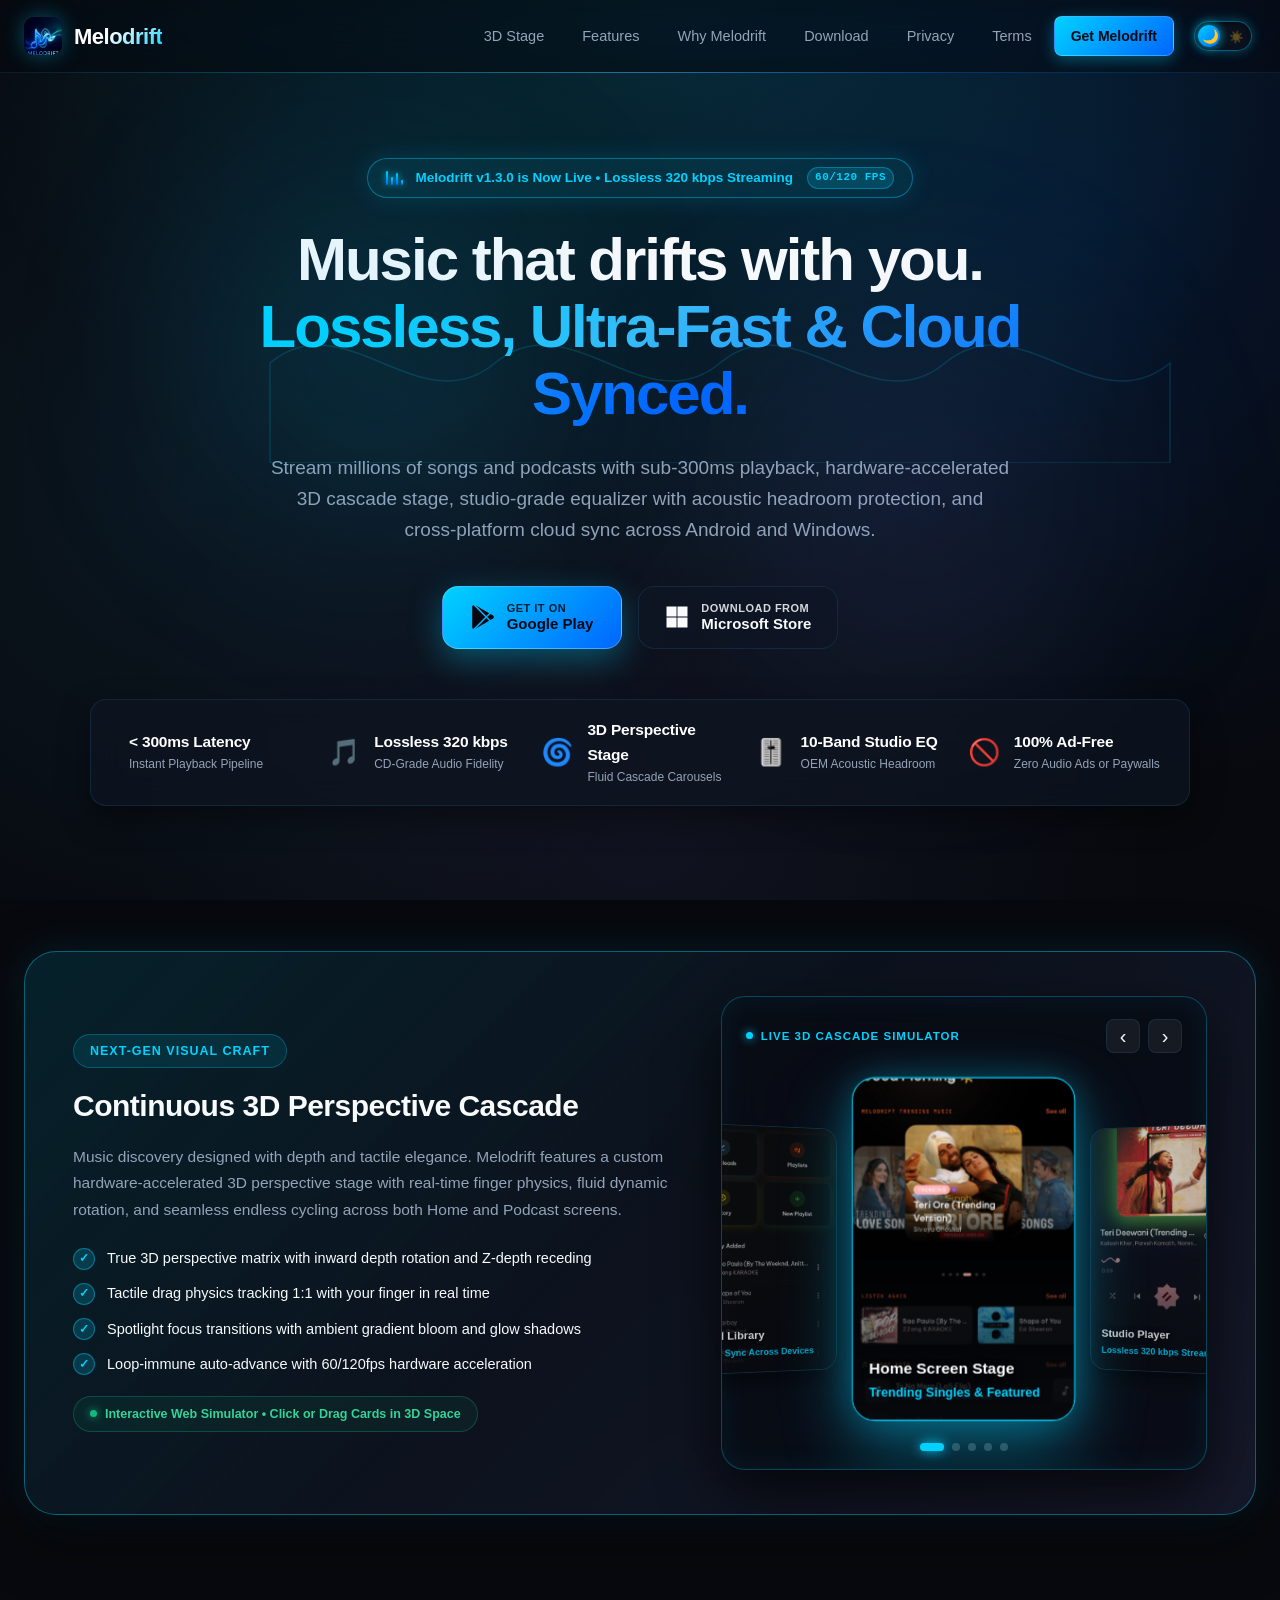
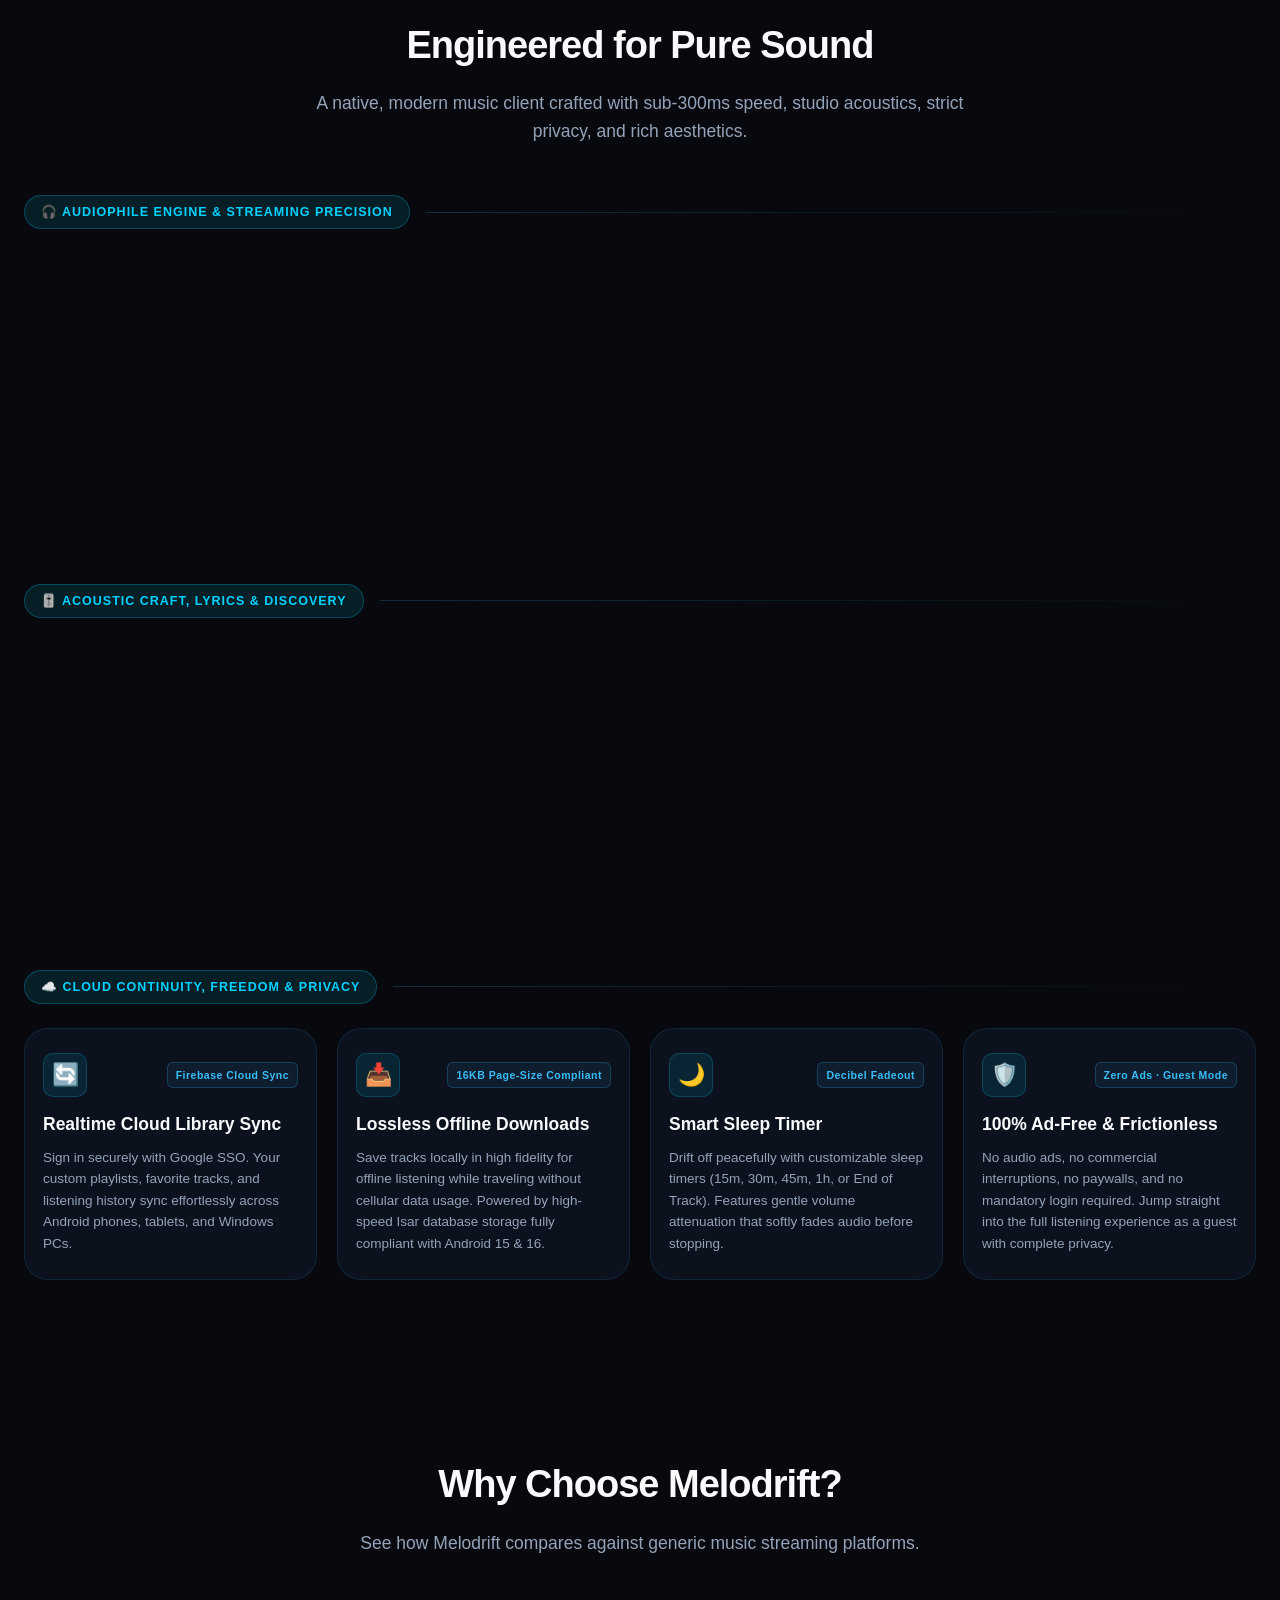
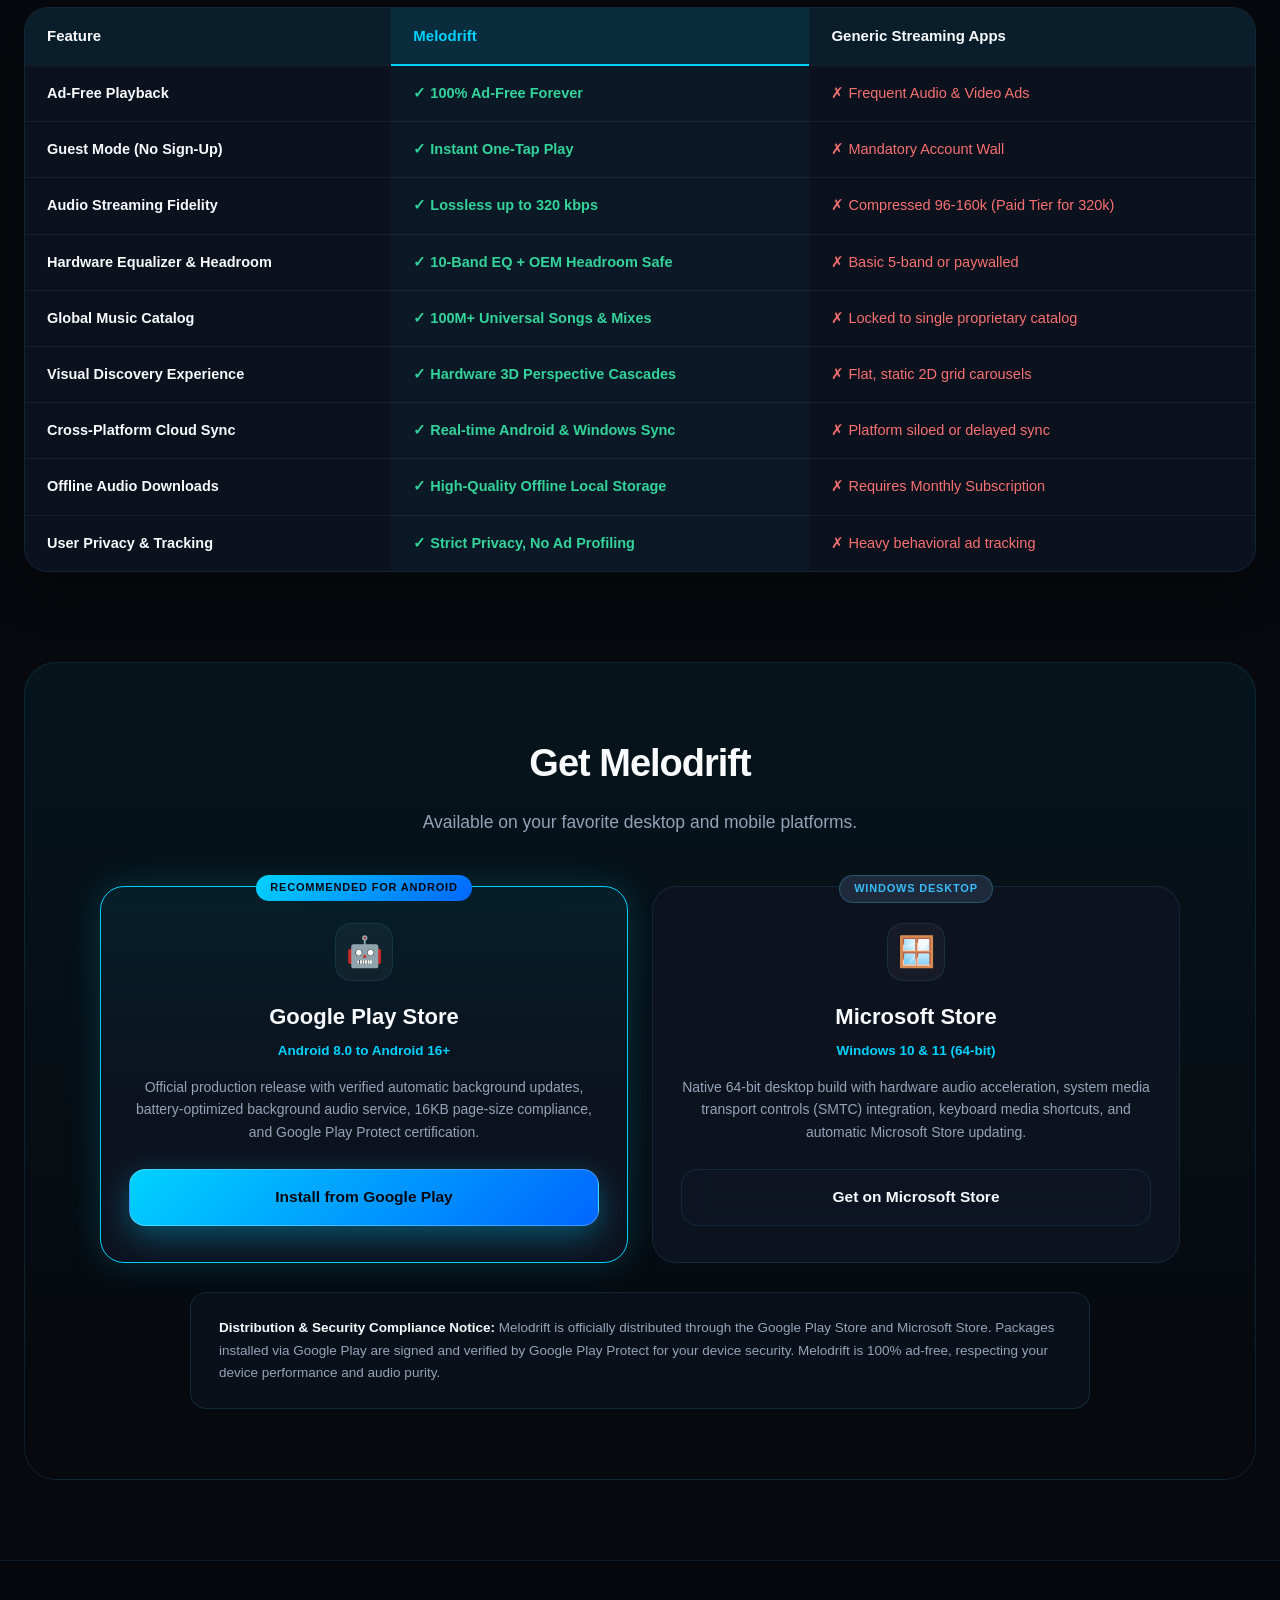
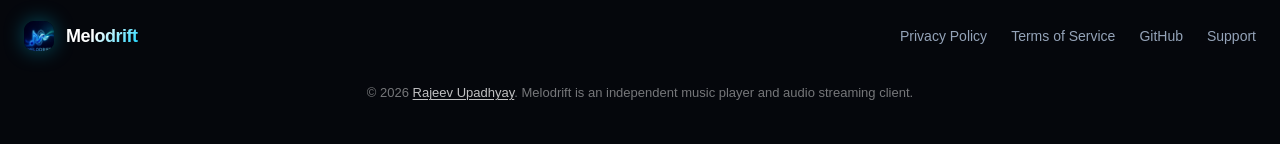
==== commit fede73be: "fix(theme): fix day/night toggle switch idempotency & remove legacy static screenshots gallery" ====
--- a/index.html
+++ b/index.html
@@ -8,7 +8,21 @@
   <meta http-equiv="Content-Security-Policy" content="default-src 'self'; script-src 'self' 'unsafe-inline'; style-src 'self' 'unsafe-inline' https://fonts.googleapis.com; font-src 'self' https://fonts.gstatic.com; img-src 'self' data: https:; connect-src 'self'; base-uri 'self'; form-action 'none';">
   <meta http-equiv="X-Content-Type-Options" content="nosniff">
   <meta name="referrer" content="strict-origin-when-cross-origin">
-  <link rel="stylesheet" href="style.css?v=2.3">
+  <link rel="stylesheet" href="style.css?v=2.4">
+  <script>
+    (function() {
+      try {
+        var saved = localStorage.getItem('melodrift-theme');
+        if (saved === 'light' || saved === 'dark') {
+          document.documentElement.setAttribute('data-theme', saved);
+        } else {
+          document.documentElement.setAttribute('data-theme', 'dark');
+        }
+      } catch (e) {
+        document.documentElement.setAttribute('data-theme', 'dark');
+      }
+    })();
+  </script>
   <link rel="preconnect" href="https://fonts.googleapis.com">
   <link rel="preconnect" href="https://fonts.gstatic.com" crossorigin>
   <link href="https://fonts.googleapis.com/css2?family=Plus+Jakarta+Sans:wght@400;500;600;700;800;900&family=JetBrains+Mono:wght@500;700&display=swap" rel="stylesheet">
@@ -25,9 +39,8 @@
       </a>
       <div class="nav-right-cluster">
         <nav class="nav-links">
-          <a href="#showcase">Showcase</a>
+          <a href="#experience">3D Stage</a>
           <a href="#features">Features</a>
-          <a href="#experience">3D Stage</a>
           <a href="#comparison">Why Melodrift</a>
           <a href="#download">Download</a>
           <a href="privacy.html">Privacy</a>
@@ -36,10 +49,10 @@
         </nav>
 
         <!-- Day / Night Mode Toggle Switch -->
-        <button id="theme-toggle" class="theme-toggle-btn" aria-label="Toggle Day / Night Mode" title="Toggle Day / Night Mode">
+        <button id="theme-toggle" class="theme-toggle-btn" onclick="toggleTheme()" aria-label="Toggle Day / Night Mode" title="Toggle Day / Night Mode" role="switch">
           <span class="theme-toggle-track">
+            <span class="theme-icon icon-moon">🌙</span>
             <span class="theme-icon icon-sun">☀️</span>
-            <span class="theme-icon icon-moon">🌙</span>
             <span class="theme-toggle-thumb"></span>
           </span>
         </button>
@@ -146,39 +159,6 @@
         </div>
       </div>
 
-      <!-- Interactive App Showcase / Screenshots -->
-      <div id="showcase" class="showcase-section">
-        <div class="showcase-container">
-          <div class="showcase-tabs">
-            <button class="tab-btn active" onclick="switchTab('home', this)">🏠 Home & 3D Cascade</button>
-            <button class="tab-btn" onclick="switchTab('browse', this)">🔍 Browse & Search</button>
-            <button class="tab-btn" onclick="switchTab('player', this)">🎵 Studio Player</button>
-            <button class="tab-btn" onclick="switchTab('podcasts', this)">🎙️ Podcasts Hub</button>
-            <button class="tab-btn" onclick="switchTab('library', this)">📚 Cloud Library</button>
-            <button class="tab-btn" onclick="switchTab('settings', this)">⚙️ Audio Settings</button>
-          </div>
-          <div class="showcase-content">
-            <div id="slide-home" class="showcase-slide active">
-              <img src="assets/screenshots/Home.png" alt="Melodrift Home Screen with 3D Cascade" class="screenshot-frame">
-            </div>
-            <div id="slide-browse" class="showcase-slide">
-              <img src="assets/screenshots/Browse.png" alt="Melodrift Universal Browse and Music Search" class="screenshot-frame">
-            </div>
-            <div id="slide-player" class="showcase-slide">
-              <img src="assets/screenshots/Player.png" alt="Melodrift Studio Audio Player" class="screenshot-frame">
-            </div>
-            <div id="slide-podcasts" class="showcase-slide">
-              <img src="assets/screenshots/Podcasts.png" alt="Melodrift Podcasts Hub and Shows" class="screenshot-frame">
-            </div>
-            <div id="slide-library" class="showcase-slide">
-              <img src="assets/screenshots/Library.png" alt="Melodrift Cloud Synced Music Library" class="screenshot-frame">
-            </div>
-            <div id="slide-settings" class="showcase-slide">
-              <img src="assets/screenshots/Settings.png" alt="Melodrift Audio Settings and Equalizer" class="screenshot-frame">
-            </div>
-          </div>
-        </div>
-      </div>
     </section>
 
     <!-- 3D Cascade Experience Spotlight Banner & Interactive Stage -->
@@ -531,20 +511,6 @@
   </footer>
 
   <script>
-    function switchTab(tabId, el) {
-      document.querySelectorAll('.tab-btn').forEach(btn => btn.classList.remove('active'));
-      document.querySelectorAll('.showcase-slide').forEach(slide => slide.classList.remove('active'));
-
-      const targetSlide = document.getElementById('slide-' + tabId);
-      if (targetSlide) {
-        targetSlide.classList.add('active');
-      }
-
-      const activeBtn = el || (window.event && window.event.currentTarget);
-      if (activeBtn) {
-        activeBtn.classList.add('active');
-      }
-    }
 
     // ── 3D Cascade Stage Simulator ──────────────────────────────────────────
     function initCascadeStage() {
@@ -685,7 +651,7 @@
     function initTiltEffect() {
       if (window.matchMedia('(pointer: coarse)').matches) return;
 
-      const tiltTargets = document.querySelectorAll('.feature-card, .download-card, .showcase-container');
+      const tiltTargets = document.querySelectorAll('.feature-card, .download-card, .highlight-banner');
       tiltTargets.forEach(card => {
         card.addEventListener('mousemove', (e) => {
           const rect = card.getBoundingClientRect();
@@ -728,28 +694,29 @@
     }
 
     // ── Day / Night Mode Theme Engine ───────────────────────────────────────
-    function initTheme() {
+    function applyTheme(theme) {
+      document.documentElement.setAttribute('data-theme', theme);
       const toggleBtn = document.getElementById('theme-toggle');
-      const savedTheme = localStorage.getItem('melodrift-theme');
-      const prefersDark = window.matchMedia && window.matchMedia('(prefers-color-scheme: dark)').matches;
-      const initialTheme = savedTheme || (prefersDark ? 'dark' : 'dark');
-      
-      document.documentElement.setAttribute('data-theme', initialTheme);
-
       if (toggleBtn) {
-        toggleBtn.addEventListener('click', () => {
-          const current = document.documentElement.getAttribute('data-theme') || 'dark';
-          const next = current === 'dark' ? 'light' : 'dark';
-          document.documentElement.setAttribute('data-theme', next);
-          localStorage.setItem('melodrift-theme', next);
-        });
+        const isLight = theme === 'light';
+        toggleBtn.setAttribute('aria-checked', isLight ? 'true' : 'false');
+        toggleBtn.setAttribute('title', isLight ? 'Switch to Night Mode (Dark)' : 'Switch to Day Mode (Light)');
       }
     }
 
-    initTheme();
+    function toggleTheme() {
+      const current = document.documentElement.getAttribute('data-theme') === 'light' ? 'light' : 'dark';
+      const next = current === 'light' ? 'dark' : 'light';
+      applyTheme(next);
+      try {
+        localStorage.setItem('melodrift-theme', next);
+      } catch (e) {
+        console.warn('localStorage access failed:', e);
+      }
+    }
 
     document.addEventListener('DOMContentLoaded', () => {
-      initTheme();
+      applyTheme(document.documentElement.getAttribute('data-theme') || 'dark');
       initCascadeStage();
       initTiltEffect();
       initScrollReveal();
--- a/style.css
+++ b/style.css
@@ -217,22 +217,26 @@
   padding: 0 7px;
   box-shadow: inset 0 2px 6px rgba(0, 0, 0, 0.5), 0 0 12px var(--primary-glow);
   transition: all 0.35s cubic-bezier(0.16, 1, 0.3, 1);
+  pointer-events: none;
 }
 
 .theme-icon {
   font-size: 13px;
   line-height: 1;
-  z-index: 1;
+  z-index: 2;
   user-select: none;
+  pointer-events: none;
   transition: transform 0.3s ease, opacity 0.3s ease;
-}
-
-.icon-sun {
-  opacity: 0.45;
 }
 
 .icon-moon {
   opacity: 1;
+  transform: scale(1.05);
+}
+
+.icon-sun {
+  opacity: 0.35;
+  transform: scale(0.9);
 }
 
 .theme-toggle-thumb {
@@ -245,28 +249,31 @@
   background: linear-gradient(135deg, var(--primary) 0%, var(--primary-dark) 100%);
   box-shadow: 0 2px 8px rgba(0, 0, 0, 0.4), 0 0 10px var(--primary);
   transition: transform 0.35s cubic-bezier(0.34, 1.56, 0.64, 1), background 0.3s ease;
+  z-index: 1;
+  pointer-events: none;
 }
 
 /* Light mode toggle state */
 [data-theme="light"] .theme-toggle-track {
   background: #E2E8F0;
-  border-color: rgba(0, 112, 243, 0.35);
-  box-shadow: inset 0 2px 5px rgba(0, 0, 0, 0.08), 0 0 12px rgba(0, 112, 243, 0.18);
+  border-color: rgba(255, 152, 0, 0.4);
+  box-shadow: inset 0 2px 5px rgba(0, 0, 0, 0.08), 0 0 12px rgba(255, 152, 0, 0.2);
 }
 
 [data-theme="light"] .theme-toggle-thumb {
   transform: translateX(28px);
-  background: linear-gradient(135deg, #0070F3 0%, #0051B3 100%);
+  background: linear-gradient(135deg, #FFB800 0%, #FF8C00 100%);
+  box-shadow: 0 2px 8px rgba(0, 0, 0, 0.2), 0 0 12px rgba(255, 184, 0, 0.5);
+}
+
+[data-theme="light"] .icon-moon {
+  opacity: 0.35;
+  transform: scale(0.9);
 }
 
 [data-theme="light"] .icon-sun {
   opacity: 1;
   transform: scale(1.15);
-}
-
-[data-theme="light"] .icon-moon {
-  opacity: 0.35;
-  transform: scale(0.9);
 }
 
 /* ── Hero Section & Ambient Visualizer ───────────────────────────────── */
@@ -609,93 +616,6 @@
   font-weight: 700;
 }
 
-/* ── Hero App Showcase / Screenshot Gallery ─────────────────────────────── */
-.showcase-section {
-  margin: 30px auto 70px;
-  max-width: 1060px;
-}
-
-.showcase-container {
-  background: rgba(14, 20, 32, 0.7);
-  border: 1px solid var(--border);
-  border-radius: var(--radius-xl);
-  padding: 24px;
-  box-shadow: 0 30px 80px rgba(0, 0, 0, 0.8), 0 0 60px rgba(0, 210, 255, 0.12);
-  backdrop-filter: blur(20px);
-  -webkit-backdrop-filter: blur(20px);
-}
-
-.showcase-tabs {
-  display: flex;
-  justify-content: center;
-  gap: 12px;
-  margin-bottom: 24px;
-  flex-wrap: wrap;
-}
-
-.tab-btn {
-  background: rgba(255, 255, 255, 0.04);
-  border: 1px solid var(--border);
-  color: var(--text-muted);
-  padding: 10px 20px;
-  border-radius: var(--radius-sm);
-  font-size: 14px;
-  font-weight: 600;
-  cursor: pointer;
-  transition: all 0.2s;
-  display: flex;
-  align-items: center;
-  gap: 8px;
-}
-
-.tab-btn:hover {
-  color: var(--text-main);
-  border-color: var(--border-highlight);
-}
-
-.tab-btn.active {
-  background: rgba(0, 210, 255, 0.12);
-  border-color: var(--primary);
-  color: var(--primary);
-  box-shadow: 0 0 16px rgba(0, 210, 255, 0.25);
-}
-
-.showcase-content {
-  position: relative;
-  border-radius: var(--radius-lg);
-  overflow: hidden;
-  background: #090D17;
-  border: 1px solid rgba(255, 255, 255, 0.06);
-  min-height: 480px;
-  display: flex;
-  align-items: center;
-  justify-content: center;
-}
-
-.showcase-slide {
-  display: none;
-  width: 100%;
-  animation: fadeIn 0.4s ease-out forwards;
-}
-
-.showcase-slide.active {
-  display: flex;
-  flex-direction: column;
-  align-items: center;
-}
-
-@keyframes fadeIn {
-  from { opacity: 0; transform: scale(0.98); }
-  to { opacity: 1; transform: scale(1); }
-}
-
-.screenshot-frame {
-  max-width: 100%;
-  max-height: 520px;
-  border-radius: var(--radius-md);
-  object-fit: contain;
-  box-shadow: 0 12px 40px rgba(0, 0, 0, 0.6);
-}
 
 /* ── Features Section ─────────────────────────────────────────────────── */
 .section-title {
@@ -889,7 +809,7 @@
 /* Specular Cursor Glare on Cards */
 .feature-card,
 .download-card,
-.showcase-container {
+.highlight-banner {
   transform-style: preserve-3d;
   will-change: transform;
 }
@@ -1522,33 +1442,6 @@
   -webkit-text-fill-color: transparent;
 }
 
-[data-theme="light"] .showcase-container {
-  background: rgba(255, 255, 255, 0.9);
-  border-color: rgba(0, 112, 243, 0.2);
-  box-shadow: 0 24px 60px rgba(0, 0, 0, 0.08), 0 0 40px rgba(0, 112, 243, 0.1);
-}
-
-[data-theme="light"] .showcase-content {
-  background: #E8EEF5;
-  border-color: rgba(0, 112, 243, 0.1);
-}
-
-[data-theme="light"] .tab-btn {
-  background: rgba(0, 112, 243, 0.04);
-  border-color: rgba(0, 112, 243, 0.15);
-  color: var(--text-muted);
-}
-
-[data-theme="light"] .tab-btn:hover {
-  color: var(--text-main);
-  border-color: var(--primary);
-}
-
-[data-theme="light"] .tab-btn.active {
-  background: rgba(0, 112, 243, 0.14);
-  color: var(--primary);
-  border-color: var(--primary);
-}
 
 [data-theme="light"] .tech-specs-strip {
   background: rgba(255, 255, 255, 0.9);
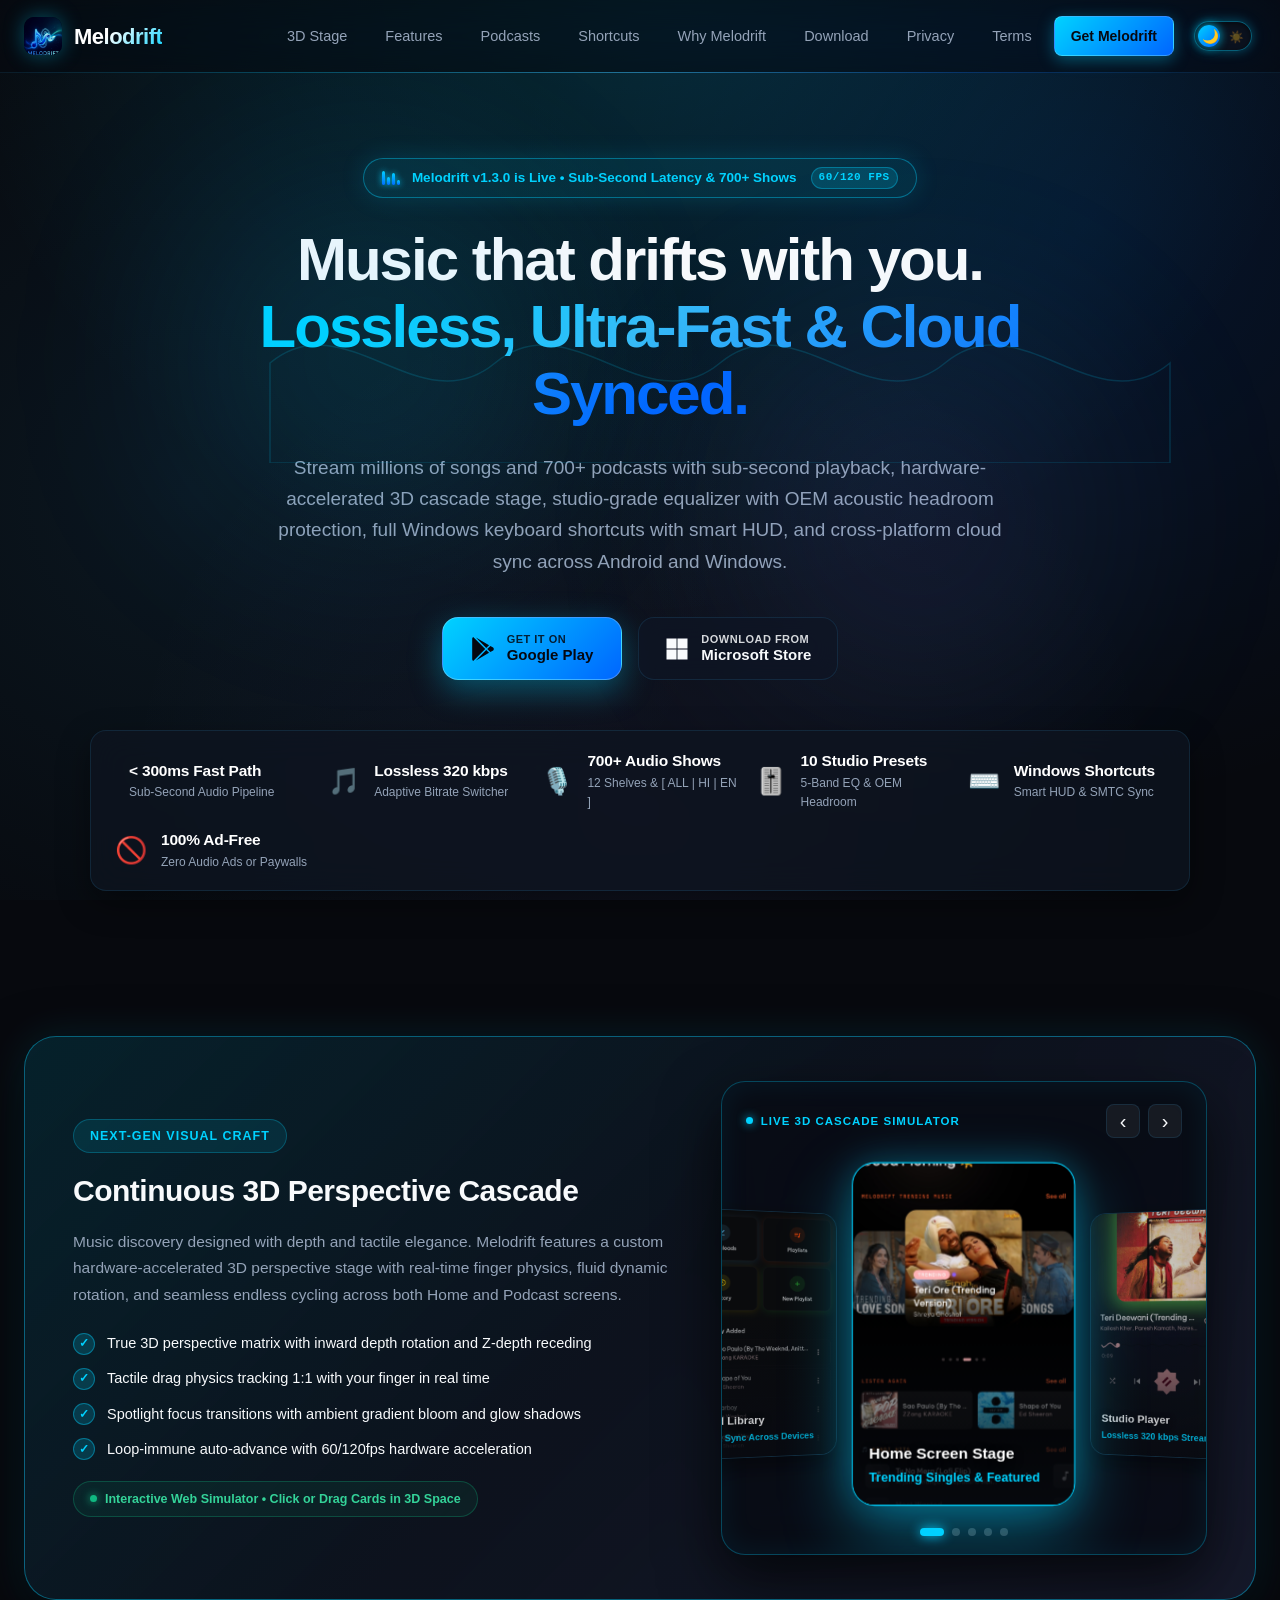
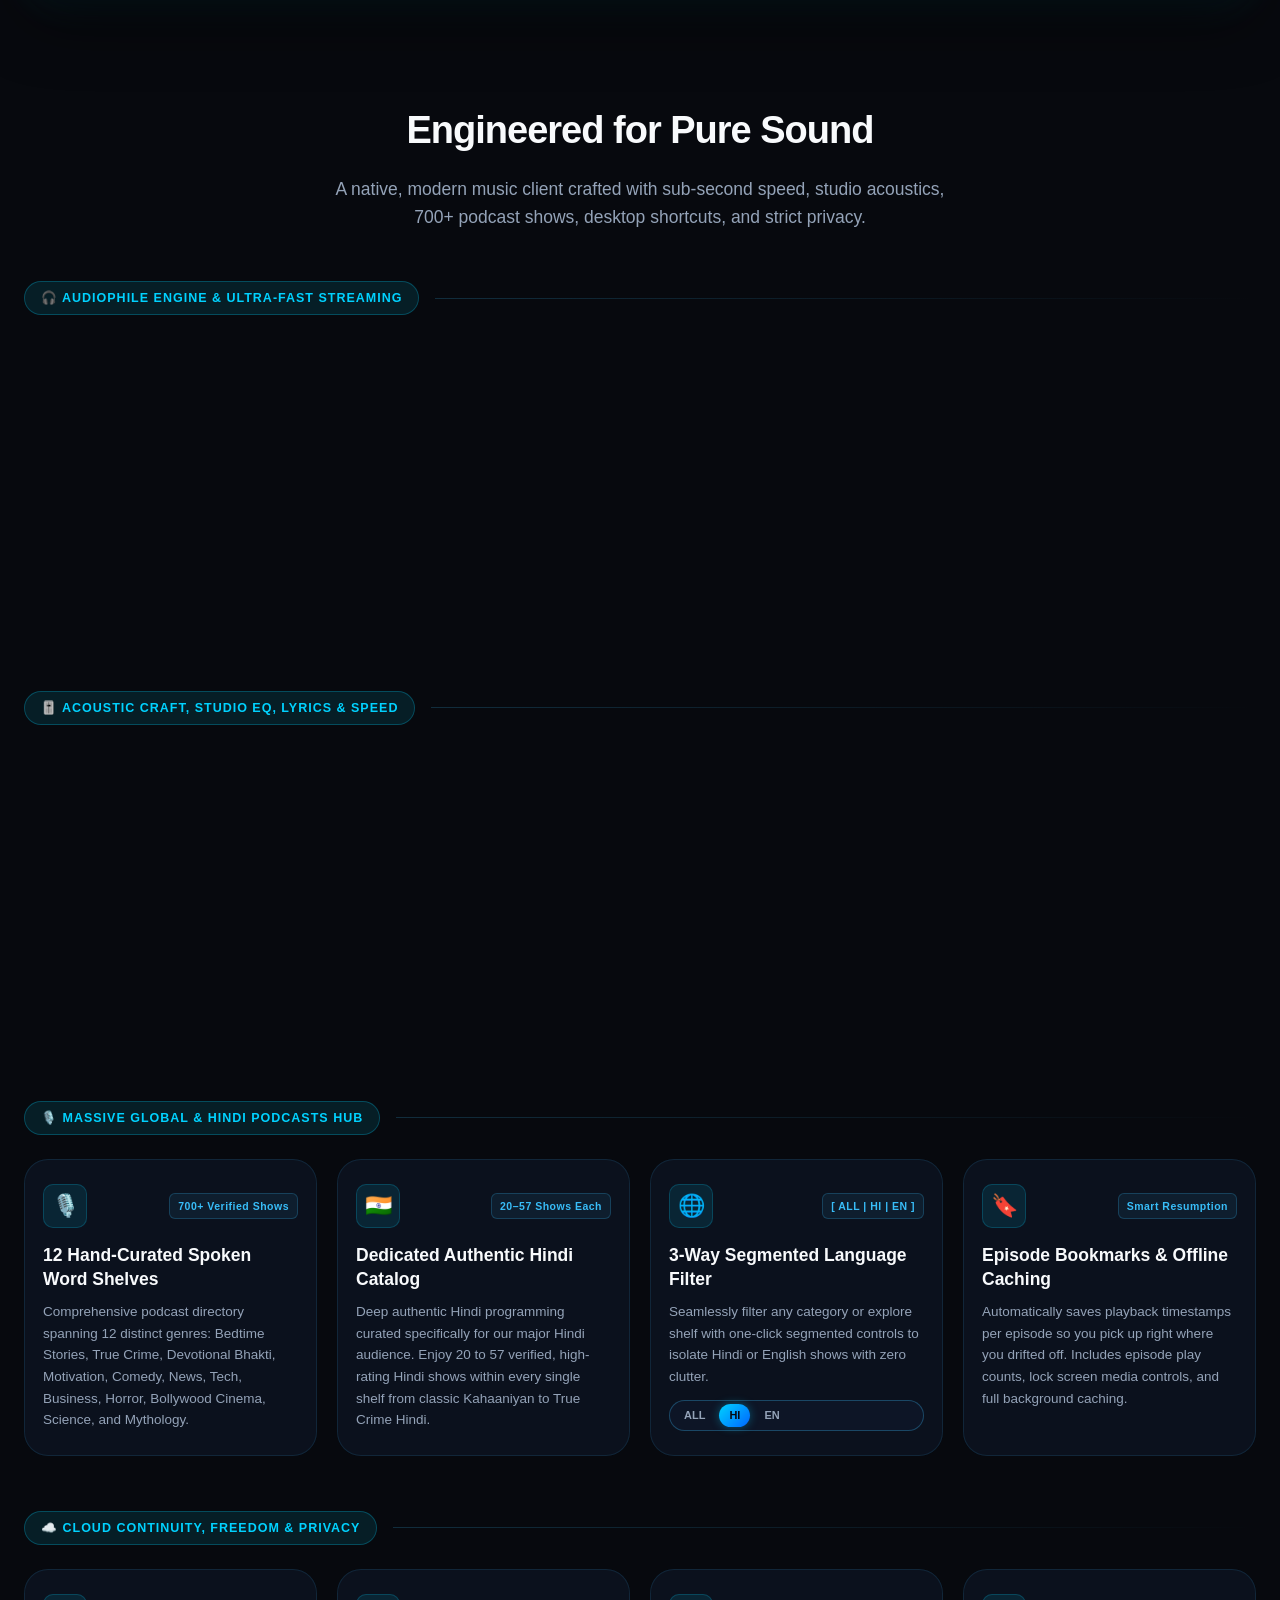
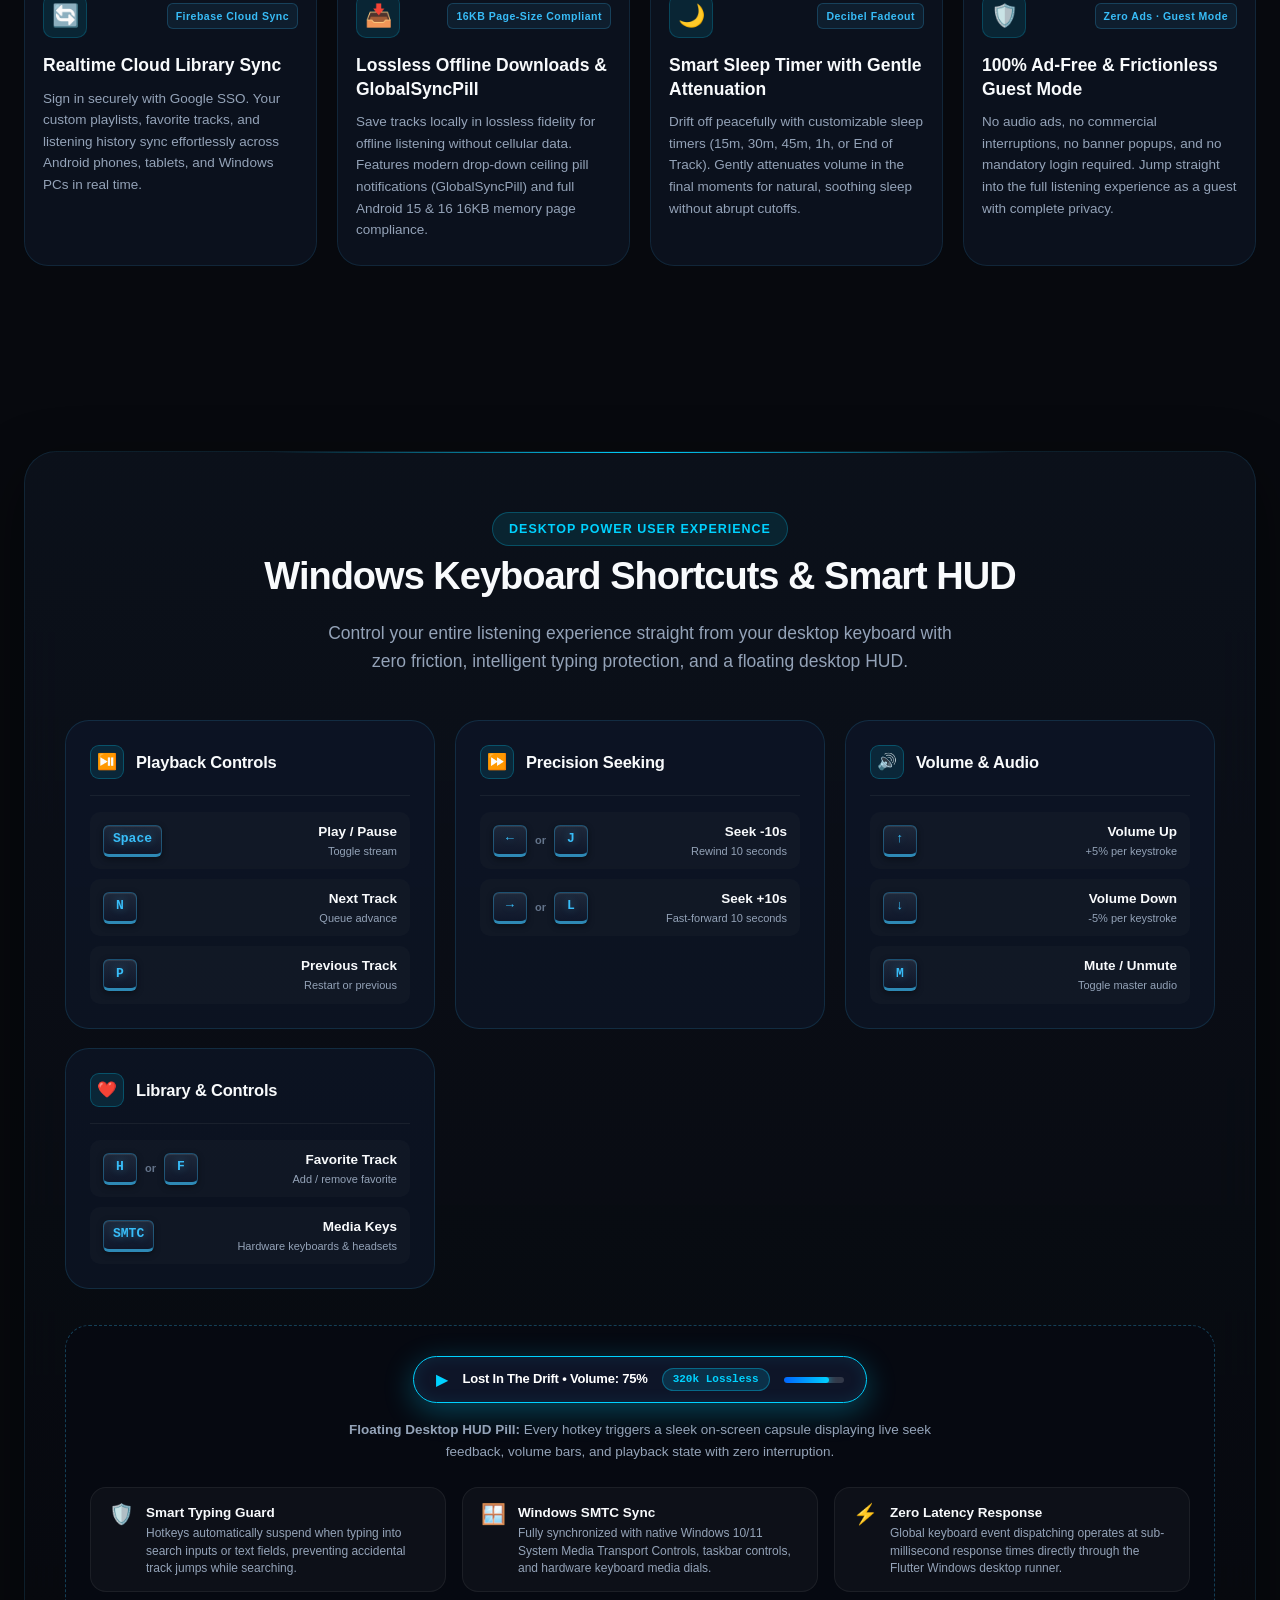
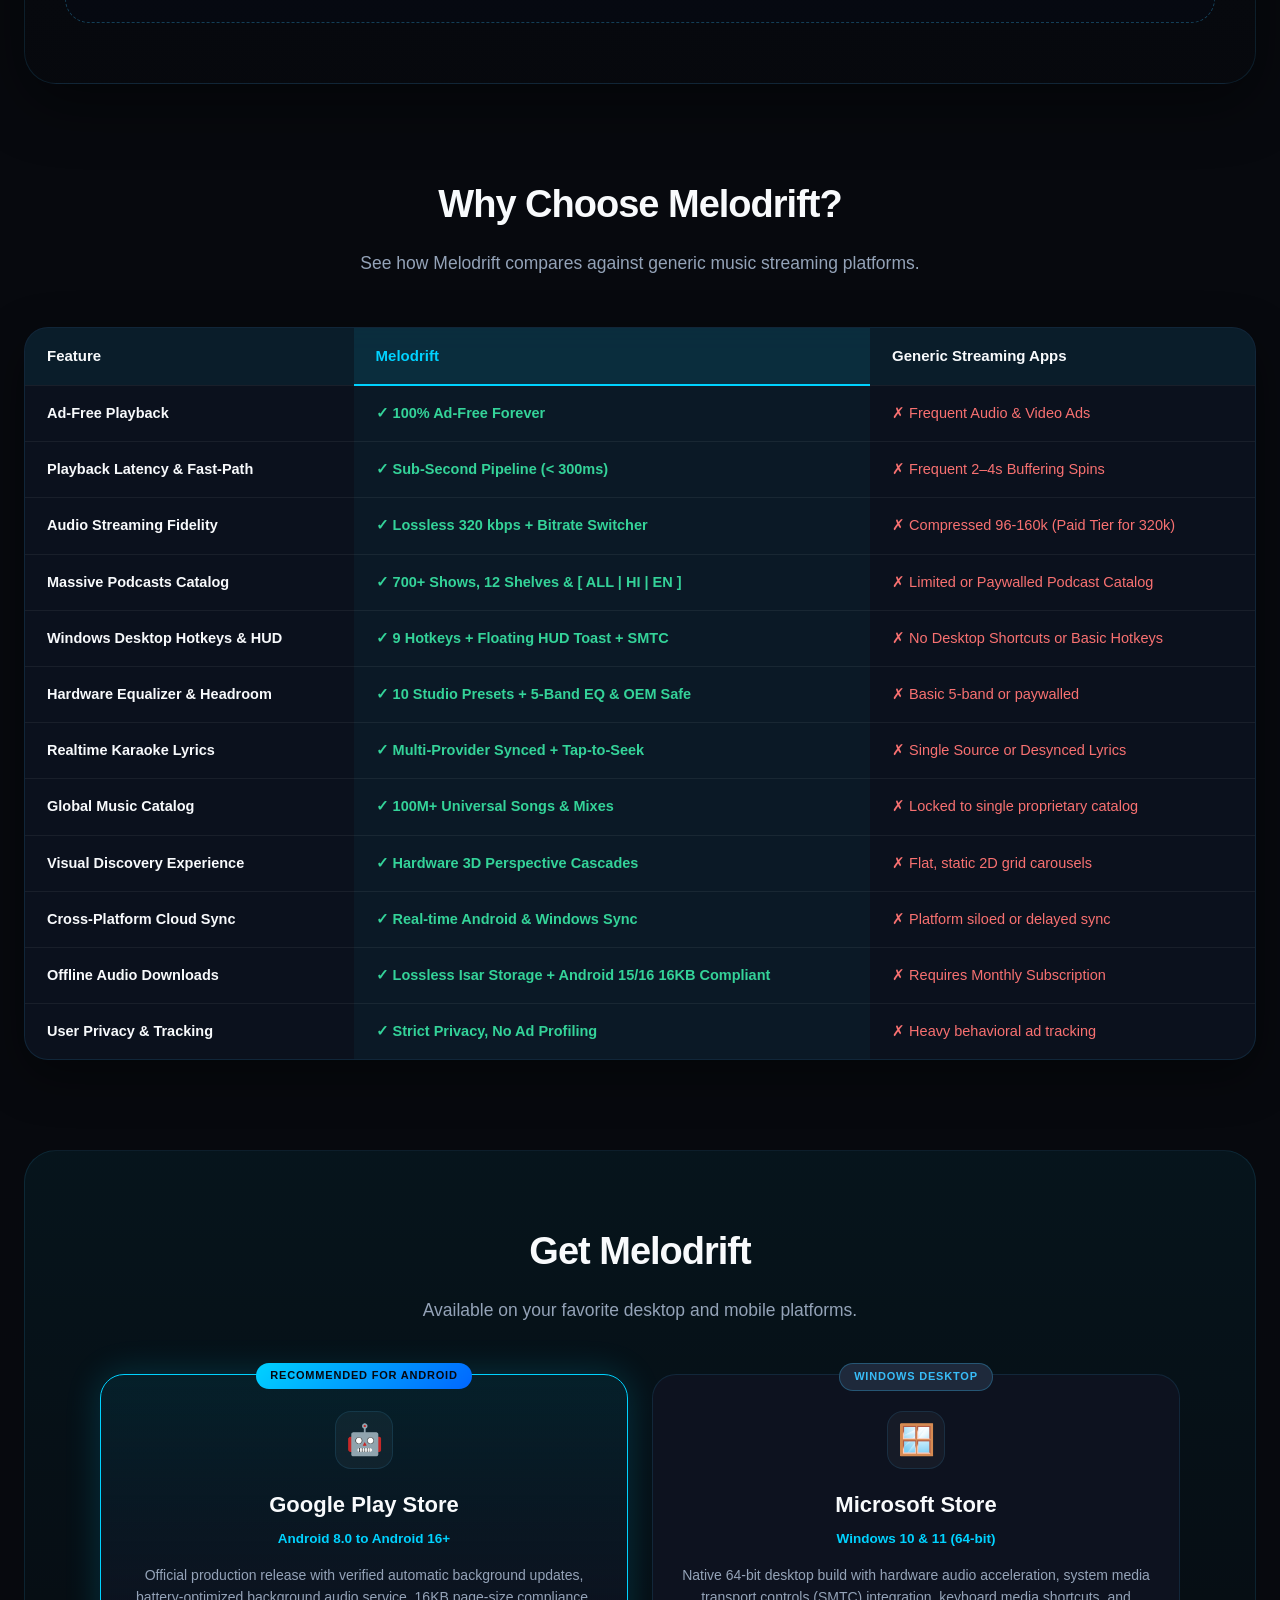
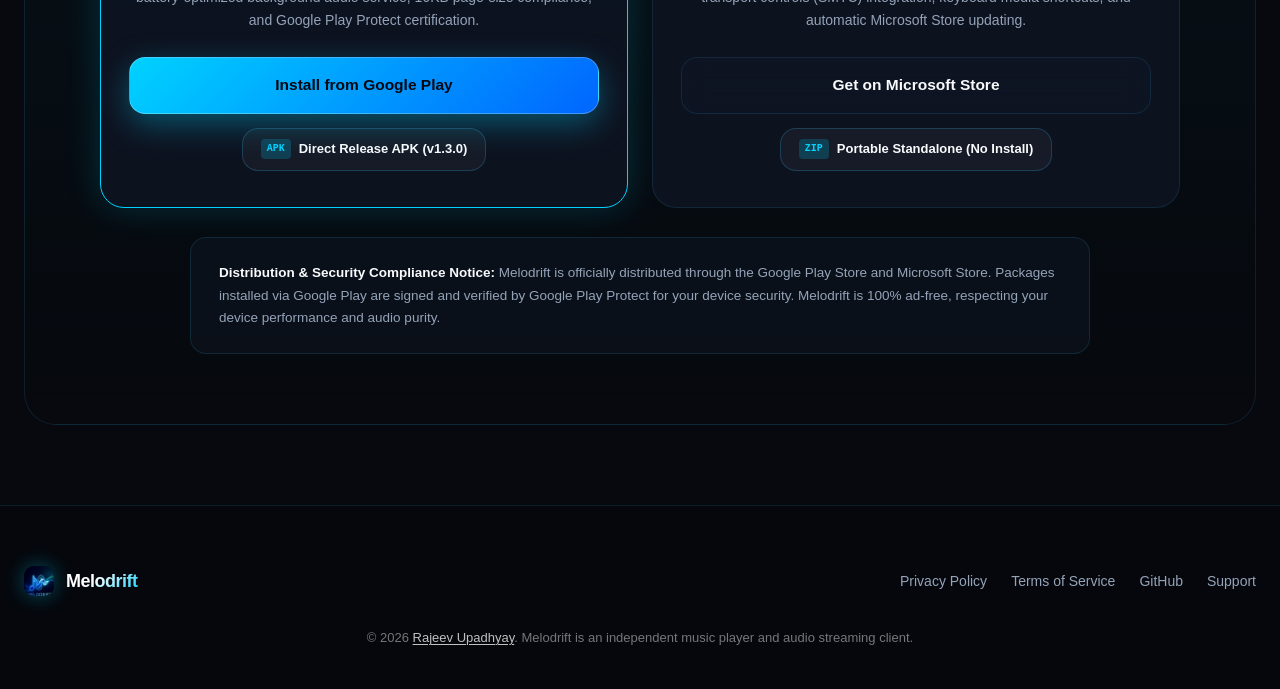
==== commit 48c96d04: "feat(website): showcase Windows shortcuts, smart HUD, expanded Hindi podcasts, and sub-second audio " ====
--- a/index.html
+++ b/index.html
@@ -8,7 +8,7 @@
   <meta http-equiv="Content-Security-Policy" content="default-src 'self'; script-src 'self' 'unsafe-inline'; style-src 'self' 'unsafe-inline' https://fonts.googleapis.com; font-src 'self' https://fonts.gstatic.com; img-src 'self' data: https:; connect-src 'self'; base-uri 'self'; form-action 'none';">
   <meta http-equiv="X-Content-Type-Options" content="nosniff">
   <meta name="referrer" content="strict-origin-when-cross-origin">
-  <link rel="stylesheet" href="style.css?v=2.4">
+  <link rel="stylesheet" href="style.css?v=2.5">
   <script>
     (function() {
       try {
@@ -41,6 +41,8 @@
         <nav class="nav-links">
           <a href="#experience">3D Stage</a>
           <a href="#features">Features</a>
+          <a href="#podcasts">Podcasts</a>
+          <a href="#shortcuts">Shortcuts</a>
           <a href="#comparison">Why Melodrift</a>
           <a href="#download">Download</a>
           <a href="privacy.html">Privacy</a>
@@ -77,7 +79,7 @@
           <span class="live-eq-bar bar-3"></span>
           <span class="live-eq-bar bar-4"></span>
         </span>
-        <span>Melodrift v1.3.0 is Now Live • Lossless 320 kbps Streaming</span>
+        <span>Melodrift v1.3.0 is Live • Sub-Second Latency & 700+ Shows</span>
         <span class="badge-pill">60/120 FPS</span>
       </div>
       <h1 class="hero-title">
@@ -85,7 +87,7 @@
         <span class="gradient-text">Lossless, Ultra-Fast & Cloud Synced.</span>
       </h1>
       <p class="hero-subtitle">
-        Stream millions of songs and podcasts with sub-300ms playback, hardware-accelerated 3D cascade stage, studio-grade equalizer with acoustic headroom protection, and cross-platform cloud sync across Android and Windows.
+        Stream millions of songs and 700+ podcasts with sub-second playback, hardware-accelerated 3D cascade stage, studio-grade equalizer with OEM acoustic headroom protection, full Windows keyboard shortcuts with smart HUD, and cross-platform cloud sync across Android and Windows.
       </p>
 
       <!-- Store Buttons CTA Group -->
@@ -125,29 +127,36 @@
             <span class="live-ping-wrap"><span class="live-ping-ring"></span><span class="live-ping-circle"></span></span>
           </div>
           <div class="tech-spec-data">
-            <span class="tech-spec-value">&lt; 300ms Latency</span>
-            <span class="tech-spec-label">Instant Playback Pipeline</span>
+            <span class="tech-spec-value">&lt; 300ms Fast Path</span>
+            <span class="tech-spec-label">Sub-Second Audio Pipeline</span>
           </div>
         </div>
         <div class="tech-spec-item">
           <div class="tech-spec-icon">🎵</div>
           <div class="tech-spec-data">
             <span class="tech-spec-value">Lossless 320 kbps</span>
-            <span class="tech-spec-label">CD-Grade Audio Fidelity</span>
+            <span class="tech-spec-label">Adaptive Bitrate Switcher</span>
           </div>
         </div>
         <div class="tech-spec-item">
-          <div class="tech-spec-icon">🌀</div>
+          <div class="tech-spec-icon">🎙️</div>
           <div class="tech-spec-data">
-            <span class="tech-spec-value">3D Perspective Stage</span>
-            <span class="tech-spec-label">Fluid Cascade Carousels</span>
+            <span class="tech-spec-value">700+ Audio Shows</span>
+            <span class="tech-spec-label">12 Shelves & [ ALL | HI | EN ]</span>
           </div>
         </div>
         <div class="tech-spec-item">
           <div class="tech-spec-icon">🎚️</div>
           <div class="tech-spec-data">
-            <span class="tech-spec-value">10-Band Studio EQ</span>
-            <span class="tech-spec-label">OEM Acoustic Headroom</span>
+            <span class="tech-spec-value">10 Studio Presets</span>
+            <span class="tech-spec-label">5-Band EQ & OEM Headroom</span>
+          </div>
+        </div>
+        <div class="tech-spec-item">
+          <div class="tech-spec-icon">⌨️</div>
+          <div class="tech-spec-data">
+            <span class="tech-spec-value">Windows Shortcuts</span>
+            <span class="tech-spec-label">Smart HUD & SMTC Sync</span>
           </div>
         </div>
         <div class="tech-spec-item">
@@ -247,11 +256,11 @@
     <!-- Detailed Features Section -->
     <section id="features" style="padding: 20px 0 60px;">
       <h2 class="section-title">Engineered for Pure Sound</h2>
-      <p class="section-subtitle">A native, modern music client crafted with sub-300ms speed, studio acoustics, strict privacy, and rich aesthetics.</p>
+      <p class="section-subtitle">A native, modern music client crafted with sub-second speed, studio acoustics, 700+ podcast shows, desktop shortcuts, and strict privacy.</p>
 
       <!-- Category 1: Audiophile Streaming & Search -->
       <div class="category-divider">
-        <span class="category-badge">🎧 Audiophile Engine & Streaming Precision</span>
+        <span class="category-badge">🎧 Audiophile Engine & Ultra-Fast Streaming</span>
         <div class="category-line"></div>
       </div>
 
@@ -261,8 +270,8 @@
             <div class="feature-icon">⚡</div>
             <span class="card-tag">Ultra-Low Latency</span>
           </div>
-          <h3>Sub-300ms Playback Engine</h3>
-          <p>Zero-delay playback initialization with in-memory caching and proactive audio segment buffering. Tap any song and enjoy instant audio with zero buffering wheels.</p>
+          <h3>Sub-Second Fast-Path Audio Engine</h3>
+          <p>Pre-resolved direct CDN streaming paths eliminate round-trip re-resolution stalls. Concurrently races streaming worker endpoints with keep-alive socket reuse for immediate, uninterrupted audio onset.</p>
         </div>
 
         <div class="feature-card">
@@ -270,8 +279,8 @@
             <div class="feature-icon">🎵</div>
             <span class="card-tag">Lossless 320 kbps</span>
           </div>
-          <h3>High-Fidelity Audio Streams</h3>
-          <p>Crisp, uncompressed 320 kbps CD-quality audio streaming. Intelligent adaptive bitrate scaling automatically preserves smooth, dropout-free sound on cellular and Wi-Fi networks.</p>
+          <h3>Lossless Fidelity & Bitrate Switcher</h3>
+          <p>Crisp, uncompressed 320 kbps CD-quality audio streaming. Includes four user-selectable fidelity modes (Auto, High 320k, Normal 160k, and Low 96k Data Saver) tailored for any cellular or Wi-Fi network.</p>
         </div>
 
         <div class="feature-card">
@@ -279,23 +288,23 @@
             <div class="feature-icon">🌐</div>
             <span class="card-tag">Universal Catalog</span>
           </div>
-          <h3>Global Music Index & Smart Streams</h3>
-          <p>Instant access to over 100+ million global songs, viral hits, lo-fi chill mixes, and regional favorites powered by an intelligent multi-tier resolution network.</p>
+          <h3>100M+ Global Index & Smart Streams</h3>
+          <p>Instant access to over 100+ million global songs, viral hits, lo-fi chill mixes, Bollywood melodies, and regional discographies powered by an intelligent multi-tier resolution network with AI deduplication.</p>
         </div>
 
         <div class="feature-card">
           <div class="feature-card-header">
             <div class="feature-icon">🎯</div>
-            <span class="card-tag">AI Assisted Queues</span>
-          </div>
-          <h3>Intelligent Search & Deduplication</h3>
-          <p>Token-based fuzzy matching eliminates annoying duplicate uploads, cover spam, and low-quality noise. Search by song, artist, album, or voice to get pristine discographies.</p>
+            <span class="card-tag">Seamless Transitions</span>
+          </div>
+          <h3>Gapless Playback & 500ms Prefetching</h3>
+          <p>Proactive 500ms sequence buffering pre-fetches upcoming tracks in your queue before the current song concludes, guaranteeing fluid, gapless transitions without sudden silent pauses.</p>
         </div>
       </div>
 
       <!-- Category 2: Acoustic Engineering & Discovery -->
       <div class="category-divider">
-        <span class="category-badge">🎚️ Acoustic Craft, Lyrics & Discovery</span>
+        <span class="category-badge">🎚️ Acoustic Craft, Studio EQ, Lyrics & Speed</span>
         <div class="category-line"></div>
       </div>
 
@@ -303,41 +312,90 @@
         <div class="feature-card">
           <div class="feature-card-header">
             <div class="feature-icon">🎚️</div>
+            <span class="card-tag">Studio Equalizer</span>
+          </div>
+          <h3>10 Studio Presets & 5-Band Equalizer</h3>
+          <p>Master your sound with 10 hand-tuned genre acoustic profiles (Bass Boost, Acoustic, Rock, Pop, Jazz, Electronic, Hip-Hop, Classical, Vocal, Flat) plus 5 custom frequency sliders (60Hz to 14kHz) with dynamic Bass Boost.</p>
+        </div>
+
+        <div class="feature-card">
+          <div class="feature-card-header">
+            <div class="feature-icon">🛡️</div>
             <span class="card-tag">Safe DSP Headroom</span>
           </div>
-          <h3>Studio Equalizer & DSP Safety</h3>
-          <p>Fine-tune frequencies with customizable 10-band equalization, dynamic bass boost, and custom acoustic presets. Built-in acoustic headroom protection prevents native audio crashes on Xiaomi and OEM ROMs.</p>
-        </div>
-
-        <div class="feature-card">
-          <div class="feature-card-header">
-            <div class="feature-icon">🌀</div>
-            <span class="card-tag">60/120fps Stage</span>
-          </div>
-          <h3>Hardware 3D Cascade Stages</h3>
-          <p>Fluid, tactile carousel cards angled in 3D perspective. Drag cards smoothly under your finger, tap side cards to glide into focus, or let the loop-immune auto-advance showcase trending hits.</p>
-        </div>
-
+          <h3>OEM Acoustic Headroom Protection</h3>
+          <p>Built-in intelligent DSP headroom attenuation safeguards the audio engine against hardware pipeline distortion and prevents native audio crashes on Xiaomi/HyperOS, Samsung One UI, and Realme ROMs.</p>
+        </div>
+
+        <div class="feature-card">
+          <div class="feature-card-header">
+            <div class="feature-icon">⏩</div>
+            <span class="card-tag">0.5x to 2.0x Control</span>
+          </div>
+          <h3>Smooth Speed & Pitch Control Engine</h3>
+          <p>Adjust playback speeds smoothly from 0.5x up to 2.0x with pristine pitch preservation. Tailored for accelerated podcast listening, audiobooks, lecture review, or relaxed slow-reverb vibes.</p>
+        </div>
+
+        <div class="feature-card">
+          <div class="feature-card-header">
+            <div class="feature-icon">📜</div>
+            <span class="card-tag">Realtime Karaoke Sync</span>
+          </div>
+          <h3>Multi-Provider Synchronized Lyrics</h3>
+          <p>Sing along with millisecond-synced scrolling lyrics aggregated across LRCLIB, YouLyPlus, and KuGou. Features tap-to-seek verse jumping and AI translations for regional and international tracks.</p>
+        </div>
+      </div>
+
+      <!-- Category 3: Massive Global & Hindi Podcasts Experience -->
+      <div class="category-divider" id="podcasts">
+        <span class="category-badge">🎙️ Massive Global & Hindi Podcasts Hub</span>
+        <div class="category-line"></div>
+      </div>
+
+      <div class="features-grid">
         <div class="feature-card">
           <div class="feature-card-header">
             <div class="feature-icon">🎙️</div>
-            <span class="card-tag">Spoken Word Hub</span>
-          </div>
-          <h3>Dedicated Podcasts Experience</h3>
-          <p>Explore curated audio shows, complete episode catalogues, playback progress resumption, episode counters, and dedicated podcast 3D cascade shelves.</p>
-        </div>
-
-        <div class="feature-card">
-          <div class="feature-card-header">
-            <div class="feature-icon">📜</div>
-            <span class="card-tag">Live Sync & Translate</span>
-          </div>
-          <h3>Synchronized Live Lyrics</h3>
-          <p>Sing along with millisecond-synced scrolling lyrics. Includes on-device AI translations for regional and international tracks so you always understand the music you love.</p>
-        </div>
-      </div>
-
-      <!-- Category 3: Cloud Continuity, Freedom & Privacy -->
+            <span class="card-tag">700+ Verified Shows</span>
+          </div>
+          <h3>12 Hand-Curated Spoken Word Shelves</h3>
+          <p>Comprehensive podcast directory spanning 12 distinct genres: Bedtime Stories, True Crime, Devotional Bhakti, Motivation, Comedy, News, Tech, Business, Horror, Bollywood Cinema, Science, and Mythology.</p>
+        </div>
+
+        <div class="feature-card">
+          <div class="feature-card-header">
+            <div class="feature-icon">🇮🇳</div>
+            <span class="card-tag">20–57 Shows Each</span>
+          </div>
+          <h3>Dedicated Authentic Hindi Catalog</h3>
+          <p>Deep authentic Hindi programming curated specifically for our major Hindi audience. Enjoy 20 to 57 verified, high-rating Hindi shows within every single shelf from classic Kahaaniyan to True Crime Hindi.</p>
+        </div>
+
+        <div class="feature-card">
+          <div class="feature-card-header">
+            <div class="feature-icon">🌐</div>
+            <span class="card-tag">[ ALL | HI | EN ]</span>
+          </div>
+          <h3>3-Way Segmented Language Filter</h3>
+          <p>Seamlessly filter any category or explore shelf with one-click segmented controls to isolate Hindi or English shows with zero clutter.</p>
+          <div class="podcast-lang-preview">
+            <span class="lang-pill-item">ALL</span>
+            <span class="lang-pill-item active">HI</span>
+            <span class="lang-pill-item">EN</span>
+          </div>
+        </div>
+
+        <div class="feature-card">
+          <div class="feature-card-header">
+            <div class="feature-icon">🔖</div>
+            <span class="card-tag">Smart Resumption</span>
+          </div>
+          <h3>Episode Bookmarks & Offline Caching</h3>
+          <p>Automatically saves playback timestamps per episode so you pick up right where you drifted off. Includes episode play counts, lock screen media controls, and full background caching.</p>
+        </div>
+      </div>
+
+      <!-- Category 4: Cloud Continuity, Freedom & Privacy -->
       <div class="category-divider">
         <span class="category-badge">☁️ Cloud Continuity, Freedom & Privacy</span>
         <div class="category-line"></div>
@@ -350,7 +408,7 @@
             <span class="card-tag">Firebase Cloud Sync</span>
           </div>
           <h3>Realtime Cloud Library Sync</h3>
-          <p>Sign in securely with Google SSO. Your custom playlists, favorite tracks, and listening history sync effortlessly across Android phones, tablets, and Windows PCs.</p>
+          <p>Sign in securely with Google SSO. Your custom playlists, favorite tracks, and listening history sync effortlessly across Android phones, tablets, and Windows PCs in real time.</p>
         </div>
 
         <div class="feature-card">
@@ -358,8 +416,8 @@
             <div class="feature-icon">📥</div>
             <span class="card-tag">16KB Page-Size Compliant</span>
           </div>
-          <h3>Lossless Offline Downloads</h3>
-          <p>Save tracks locally in high fidelity for offline listening while traveling without cellular data usage. Powered by high-speed Isar database storage fully compliant with Android 15 & 16.</p>
+          <h3>Lossless Offline Downloads & GlobalSyncPill</h3>
+          <p>Save tracks locally in lossless fidelity for offline listening without cellular data. Features modern drop-down ceiling pill notifications (GlobalSyncPill) and full Android 15 & 16 16KB memory page compliance.</p>
         </div>
 
         <div class="feature-card">
@@ -367,8 +425,8 @@
             <div class="feature-icon">🌙</div>
             <span class="card-tag">Decibel Fadeout</span>
           </div>
-          <h3>Smart Sleep Timer</h3>
-          <p>Drift off peacefully with customizable sleep timers (15m, 30m, 45m, 1h, or End of Track). Features gentle volume attenuation that softly fades audio before stopping.</p>
+          <h3>Smart Sleep Timer with Gentle Attenuation</h3>
+          <p>Drift off peacefully with customizable sleep timers (15m, 30m, 45m, 1h, or End of Track). Gently attenuates volume in the final moments for natural, soothing sleep without abrupt cutoffs.</p>
         </div>
 
         <div class="feature-card">
@@ -376,8 +434,197 @@
             <div class="feature-icon">🛡️</div>
             <span class="card-tag">Zero Ads · Guest Mode</span>
           </div>
-          <h3>100% Ad-Free & Frictionless</h3>
-          <p>No audio ads, no commercial interruptions, no paywalls, and no mandatory login required. Jump straight into the full listening experience as a guest with complete privacy.</p>
+          <h3>100% Ad-Free & Frictionless Guest Mode</h3>
+          <p>No audio ads, no commercial interruptions, no banner popups, and no mandatory login required. Jump straight into the full listening experience as a guest with complete privacy.</p>
+        </div>
+      </div>
+    </section>
+
+    <!-- Windows Desktop Keyboard Shortcuts Section -->
+    <section id="shortcuts" class="shortcuts-section reveal-on-scroll">
+      <div class="shortcuts-header">
+        <div class="category-badge">Desktop Power User Experience</div>
+        <h2 class="section-title" style="margin-bottom: 12px;">Windows Keyboard Shortcuts & Smart HUD</h2>
+        <p class="section-subtitle" style="margin-bottom: 0;">
+          Control your entire listening experience straight from your desktop keyboard with zero friction, intelligent typing protection, and a floating desktop HUD.
+        </p>
+      </div>
+
+      <div class="shortcuts-grid">
+        <!-- Category 1: Playback Controls -->
+        <div class="shortcut-category-card">
+          <div class="shortcut-cat-header">
+            <div class="shortcut-cat-icon">⏯️</div>
+            <div class="shortcut-cat-title">Playback Controls</div>
+          </div>
+          <div class="shortcut-list">
+            <div class="shortcut-row">
+              <div class="shortcut-keys">
+                <kbd class="shortcut-key">Space</kbd>
+              </div>
+              <div class="shortcut-info">
+                <span class="shortcut-action">Play / Pause</span>
+                <span class="shortcut-note">Toggle stream</span>
+              </div>
+            </div>
+            <div class="shortcut-row">
+              <div class="shortcut-keys">
+                <kbd class="shortcut-key">N</kbd>
+              </div>
+              <div class="shortcut-info">
+                <span class="shortcut-action">Next Track</span>
+                <span class="shortcut-note">Queue advance</span>
+              </div>
+            </div>
+            <div class="shortcut-row">
+              <div class="shortcut-keys">
+                <kbd class="shortcut-key">P</kbd>
+              </div>
+              <div class="shortcut-info">
+                <span class="shortcut-action">Previous Track</span>
+                <span class="shortcut-note">Restart or previous</span>
+              </div>
+            </div>
+          </div>
+        </div>
+
+        <!-- Category 2: Precision Seeking -->
+        <div class="shortcut-category-card">
+          <div class="shortcut-cat-header">
+            <div class="shortcut-cat-icon">⏩</div>
+            <div class="shortcut-cat-title">Precision Seeking</div>
+          </div>
+          <div class="shortcut-list">
+            <div class="shortcut-row">
+              <div class="shortcut-keys">
+                <kbd class="shortcut-key">←</kbd>
+                <span class="shortcut-sep">or</span>
+                <kbd class="shortcut-key">J</kbd>
+              </div>
+              <div class="shortcut-info">
+                <span class="shortcut-action">Seek -10s</span>
+                <span class="shortcut-note">Rewind 10 seconds</span>
+              </div>
+            </div>
+            <div class="shortcut-row">
+              <div class="shortcut-keys">
+                <kbd class="shortcut-key">→</kbd>
+                <span class="shortcut-sep">or</span>
+                <kbd class="shortcut-key">L</kbd>
+              </div>
+              <div class="shortcut-info">
+                <span class="shortcut-action">Seek +10s</span>
+                <span class="shortcut-note">Fast-forward 10 seconds</span>
+              </div>
+            </div>
+          </div>
+        </div>
+
+        <!-- Category 3: Volume & Audio -->
+        <div class="shortcut-category-card">
+          <div class="shortcut-cat-header">
+            <div class="shortcut-cat-icon">🔊</div>
+            <div class="shortcut-cat-title">Volume & Audio</div>
+          </div>
+          <div class="shortcut-list">
+            <div class="shortcut-row">
+              <div class="shortcut-keys">
+                <kbd class="shortcut-key">↑</kbd>
+              </div>
+              <div class="shortcut-info">
+                <span class="shortcut-action">Volume Up</span>
+                <span class="shortcut-note">+5% per keystroke</span>
+              </div>
+            </div>
+            <div class="shortcut-row">
+              <div class="shortcut-keys">
+                <kbd class="shortcut-key">↓</kbd>
+              </div>
+              <div class="shortcut-info">
+                <span class="shortcut-action">Volume Down</span>
+                <span class="shortcut-note">-5% per keystroke</span>
+              </div>
+            </div>
+            <div class="shortcut-row">
+              <div class="shortcut-keys">
+                <kbd class="shortcut-key">M</kbd>
+              </div>
+              <div class="shortcut-info">
+                <span class="shortcut-action">Mute / Unmute</span>
+                <span class="shortcut-note">Toggle master audio</span>
+              </div>
+            </div>
+          </div>
+        </div>
+
+        <!-- Category 4: Library & Quick Actions -->
+        <div class="shortcut-category-card">
+          <div class="shortcut-cat-header">
+            <div class="shortcut-cat-icon">❤️</div>
+            <div class="shortcut-cat-title">Library & Controls</div>
+          </div>
+          <div class="shortcut-list">
+            <div class="shortcut-row">
+              <div class="shortcut-keys">
+                <kbd class="shortcut-key">H</kbd>
+                <span class="shortcut-sep">or</span>
+                <kbd class="shortcut-key">F</kbd>
+              </div>
+              <div class="shortcut-info">
+                <span class="shortcut-action">Favorite Track</span>
+                <span class="shortcut-note">Add / remove favorite</span>
+              </div>
+            </div>
+            <div class="shortcut-row">
+              <div class="shortcut-keys">
+                <kbd class="shortcut-key">SMTC</kbd>
+              </div>
+              <div class="shortcut-info">
+                <span class="shortcut-action">Media Keys</span>
+                <span class="shortcut-note">Hardware keyboards & headsets</span>
+              </div>
+            </div>
+          </div>
+        </div>
+      </div>
+
+      <!-- Desktop HUD Live Simulation Showcase -->
+      <div class="desktop-hud-showcase">
+        <div class="hud-pill-simulation">
+          <span class="hud-pill-icon">▶</span>
+          <span class="hud-pill-title">Lost In The Drift • Volume: 75%</span>
+          <span class="hud-pill-tag">320k Lossless</span>
+          <div class="hud-pill-vol-bar">
+            <div class="hud-pill-vol-fill"></div>
+          </div>
+        </div>
+        <p style="font-size: 13.5px; color: var(--text-muted); max-width: 600px; margin: 0 auto;">
+          <strong>Floating Desktop HUD Pill:</strong> Every hotkey triggers a sleek on-screen capsule displaying live seek feedback, volume bars, and playback state with zero interruption.
+        </p>
+
+        <!-- Perks Row -->
+        <div class="shortcuts-perks-row">
+          <div class="shortcut-perk">
+            <div class="shortcut-perk-icon">🛡️</div>
+            <div class="shortcut-perk-text">
+              <h4>Smart Typing Guard</h4>
+              <p>Hotkeys automatically suspend when typing into search inputs or text fields, preventing accidental track jumps while searching.</p>
+            </div>
+          </div>
+          <div class="shortcut-perk">
+            <div class="shortcut-perk-icon">🪟</div>
+            <div class="shortcut-perk-text">
+              <h4>Windows SMTC Sync</h4>
+              <p>Fully synchronized with native Windows 10/11 System Media Transport Controls, taskbar controls, and hardware keyboard media dials.</p>
+            </div>
+          </div>
+          <div class="shortcut-perk">
+            <div class="shortcut-perk-icon">⚡</div>
+            <div class="shortcut-perk-text">
+              <h4>Zero Latency Response</h4>
+              <p>Global keyboard event dispatching operates at sub-millisecond response times directly through the Flutter Windows desktop runner.</p>
+            </div>
+          </div>
         </div>
       </div>
     </section>
@@ -403,19 +650,34 @@
               <td><span class="pill-cross">✗ Frequent Audio & Video Ads</span></td>
             </tr>
             <tr>
-              <td><strong>Guest Mode (No Sign-Up)</strong></td>
-              <td class="col-brand"><span class="pill-check">✓ Instant One-Tap Play</span></td>
-              <td><span class="pill-cross">✗ Mandatory Account Wall</span></td>
+              <td><strong>Playback Latency & Fast-Path</strong></td>
+              <td class="col-brand"><span class="pill-check">✓ Sub-Second Pipeline (&lt; 300ms)</span></td>
+              <td><span class="pill-cross">✗ Frequent 2–4s Buffering Spins</span></td>
             </tr>
             <tr>
               <td><strong>Audio Streaming Fidelity</strong></td>
-              <td class="col-brand"><span class="pill-check">✓ Lossless up to 320 kbps</span></td>
+              <td class="col-brand"><span class="pill-check">✓ Lossless 320 kbps + Bitrate Switcher</span></td>
               <td><span class="pill-cross">✗ Compressed 96-160k (Paid Tier for 320k)</span></td>
             </tr>
             <tr>
+              <td><strong>Massive Podcasts Catalog</strong></td>
+              <td class="col-brand"><span class="pill-check">✓ 700+ Shows, 12 Shelves & [ ALL | HI | EN ]</span></td>
+              <td><span class="pill-cross">✗ Limited or Paywalled Podcast Catalog</span></td>
+            </tr>
+            <tr>
+              <td><strong>Windows Desktop Hotkeys & HUD</strong></td>
+              <td class="col-brand"><span class="pill-check">✓ 9 Hotkeys + Floating HUD Toast + SMTC</span></td>
+              <td><span class="pill-cross">✗ No Desktop Shortcuts or Basic Hotkeys</span></td>
+            </tr>
+            <tr>
               <td><strong>Hardware Equalizer & Headroom</strong></td>
-              <td class="col-brand"><span class="pill-check">✓ 10-Band EQ + OEM Headroom Safe</span></td>
+              <td class="col-brand"><span class="pill-check">✓ 10 Studio Presets + 5-Band EQ & OEM Safe</span></td>
               <td><span class="pill-cross">✗ Basic 5-band or paywalled</span></td>
+            </tr>
+            <tr>
+              <td><strong>Realtime Karaoke Lyrics</strong></td>
+              <td class="col-brand"><span class="pill-check">✓ Multi-Provider Synced + Tap-to-Seek</span></td>
+              <td><span class="pill-cross">✗ Single Source or Desynced Lyrics</span></td>
             </tr>
             <tr>
               <td><strong>Global Music Catalog</strong></td>
@@ -434,7 +696,7 @@
             </tr>
             <tr>
               <td><strong>Offline Audio Downloads</strong></td>
-              <td class="col-brand"><span class="pill-check">✓ High-Quality Offline Local Storage</span></td>
+              <td class="col-brand"><span class="pill-check">✓ Lossless Isar Storage + Android 15/16 16KB Compliant</span></td>
               <td><span class="pill-cross">✗ Requires Monthly Subscription</span></td>
             </tr>
             <tr>
@@ -465,6 +727,11 @@
           <a href="https://play.google.com/store/apps/details?id=com.melodrift" target="_blank" rel="noopener noreferrer" class="btn-primary-play" style="width: 100%; justify-content: center;">
             Install from Google Play
           </a>
+          <div class="download-sub-actions">
+            <a href="https://github.com/wesoftcorp/melodrift-website/releases" target="_blank" rel="noopener noreferrer" class="btn-pill-sub" title="Direct Production APK Download">
+              <span class="pill-badge">APK</span> Direct Release APK (v1.3.0)
+            </a>
+          </div>
         </div>
 
         <!-- Microsoft Store -->
@@ -479,6 +746,11 @@
           <a href="https://apps.microsoft.com/detail/9NTMFZ12Q80S?hl=en-us&gl=IN&ocid=pdpshare" target="_blank" rel="noopener noreferrer" class="btn-secondary-store" style="width: 100%; justify-content: center;">
             Get on Microsoft Store
           </a>
+          <div class="download-sub-actions">
+            <a href="https://github.com/wesoftcorp/melodrift-website/releases" target="_blank" rel="noopener noreferrer" class="btn-pill-sub" title="Windows Portable Standalone ZIP (No installation needed)">
+              <span class="pill-badge">ZIP</span> Portable Standalone (No Install)
+            </a>
+          </div>
         </div>
       </div>
 
@@ -687,7 +959,7 @@
         rootMargin: '0px 0px -30px 0px'
       });
 
-      document.querySelectorAll('.reveal-on-scroll, .feature-card, .download-card, .comparison-wrapper').forEach(el => {
+      document.querySelectorAll('.reveal-on-scroll, .feature-card, .download-card, .comparison-wrapper, .shortcuts-section, .shortcut-category-card').forEach(el => {
         el.classList.add('reveal-on-scroll');
         observer.observe(el);
       });
--- a/style.css
+++ b/style.css
@@ -1319,6 +1319,352 @@
 .features-grid .feature-card:nth-child(3) { transition-delay: 0.18s; }
 .features-grid .feature-card:nth-child(4) { transition-delay: 0.24s; }
 
+/* ── Windows Desktop Keyboard Shortcuts Section ───────────────────────── */
+.shortcuts-section {
+  position: relative;
+  background: linear-gradient(180deg, rgba(14, 20, 32, 0.72) 0%, rgba(7, 9, 14, 0.95) 100%);
+  border: 1px solid var(--border);
+  border-radius: var(--radius-xl);
+  padding: 60px 40px;
+  margin: 70px 0 90px;
+  backdrop-filter: blur(20px);
+  box-shadow: 0 20px 60px rgba(0, 0, 0, 0.45);
+  overflow: hidden;
+}
+
+.shortcuts-section::before {
+  content: '';
+  position: absolute;
+  top: 0;
+  left: 20%;
+  right: 20%;
+  height: 1px;
+  background: linear-gradient(90deg, transparent, var(--primary), transparent);
+}
+
+.shortcuts-header {
+  text-align: center;
+  max-width: 780px;
+  margin: 0 auto 45px;
+}
+
+.shortcuts-grid {
+  display: grid;
+  grid-template-columns: repeat(auto-fit, minmax(280px, 1fr));
+  gap: 20px;
+  margin-bottom: 35px;
+}
+
+.shortcut-category-card {
+  background: rgba(15, 23, 42, 0.65);
+  border: 1px solid rgba(56, 189, 248, 0.15);
+  border-radius: var(--radius-lg);
+  padding: 24px;
+  transition: all 0.3s cubic-bezier(0.16, 1, 0.3, 1);
+  display: flex;
+  flex-direction: column;
+}
+
+.shortcut-category-card:hover {
+  border-color: var(--primary);
+  transform: translateY(-4px);
+  box-shadow: 0 16px 36px rgba(0, 0, 0, 0.5), 0 0 20px rgba(0, 210, 255, 0.15);
+}
+
+.shortcut-cat-header {
+  display: flex;
+  align-items: center;
+  gap: 12px;
+  padding-bottom: 16px;
+  margin-bottom: 16px;
+  border-bottom: 1px solid rgba(255, 255, 255, 0.06);
+}
+
+.shortcut-cat-icon {
+  width: 34px;
+  height: 34px;
+  border-radius: 9px;
+  background: rgba(0, 210, 255, 0.1);
+  border: 1px solid rgba(0, 210, 255, 0.25);
+  display: flex;
+  align-items: center;
+  justify-content: center;
+  font-size: 16px;
+}
+
+.shortcut-cat-title {
+  font-size: 16.5px;
+  font-weight: 700;
+  color: var(--text-main);
+  letter-spacing: -0.2px;
+}
+
+.shortcut-list {
+  display: flex;
+  flex-direction: column;
+  gap: 10px;
+  flex-grow: 1;
+}
+
+.shortcut-row {
+  display: flex;
+  align-items: center;
+  justify-content: space-between;
+  padding: 8px 12px;
+  border-radius: var(--radius-sm);
+  background: rgba(255, 255, 255, 0.02);
+  border: 1px solid transparent;
+  transition: all 0.2s ease;
+}
+
+.shortcut-row:hover {
+  background: rgba(0, 210, 255, 0.06);
+  border-color: rgba(56, 189, 248, 0.22);
+}
+
+.shortcut-keys {
+  display: flex;
+  align-items: center;
+  gap: 6px;
+  flex-shrink: 0;
+}
+
+kbd.shortcut-key {
+  display: inline-flex;
+  align-items: center;
+  justify-content: center;
+  min-width: 34px;
+  height: 32px;
+  padding: 0 9px;
+  background: linear-gradient(180deg, #1E293B 0%, #0F172A 100%);
+  border: 1px solid rgba(56, 189, 248, 0.35);
+  border-bottom: 3px solid rgba(56, 189, 248, 0.65);
+  border-radius: 6px;
+  color: #38BDF8;
+  font-family: var(--font-mono);
+  font-size: 13px;
+  font-weight: 700;
+  box-shadow: 0 2px 6px rgba(0, 0, 0, 0.4), inset 0 1px 1px rgba(255, 255, 255, 0.1);
+  text-shadow: 0 0 8px rgba(56, 189, 248, 0.4);
+  transition: all 0.15s ease;
+  user-select: none;
+}
+
+.shortcut-row:hover kbd.shortcut-key {
+  border-color: var(--primary);
+  border-bottom-color: var(--primary);
+  color: #FFFFFF;
+  box-shadow: 0 3px 10px rgba(0, 210, 255, 0.35);
+  transform: translateY(-1px);
+}
+
+.shortcut-sep {
+  font-size: 11px;
+  color: var(--text-dim);
+  font-weight: 600;
+  padding: 0 2px;
+}
+
+.shortcut-info {
+  text-align: right;
+  display: flex;
+  flex-direction: column;
+}
+
+.shortcut-action {
+  font-size: 13.5px;
+  font-weight: 600;
+  color: var(--text-main);
+}
+
+.shortcut-note {
+  font-size: 11px;
+  color: var(--text-muted);
+}
+
+/* Desktop HUD Preview Showcase */
+.desktop-hud-showcase {
+  background: rgba(7, 10, 18, 0.85);
+  border: 1px dashed rgba(56, 189, 248, 0.3);
+  border-radius: var(--radius-lg);
+  padding: 30px 24px;
+  display: flex;
+  flex-direction: column;
+  align-items: center;
+  text-align: center;
+  position: relative;
+  margin-top: 10px;
+}
+
+.hud-pill-simulation {
+  display: inline-flex;
+  align-items: center;
+  gap: 14px;
+  padding: 10px 22px;
+  background: rgba(15, 23, 42, 0.95);
+  border: 1px solid var(--primary);
+  border-radius: 999px;
+  box-shadow: 0 8px 30px rgba(0, 210, 255, 0.3), inset 0 0 15px rgba(0, 210, 255, 0.1);
+  margin-bottom: 16px;
+  max-width: 100%;
+  animation: hudFloat 4s ease-in-out infinite;
+}
+
+@keyframes hudFloat {
+  0%, 100% { transform: translateY(0); }
+  50% { transform: translateY(-4px); }
+}
+
+.hud-pill-icon {
+  font-size: 16px;
+  color: var(--primary);
+}
+
+.hud-pill-title {
+  font-size: 13px;
+  font-weight: 700;
+  color: #FFFFFF;
+  letter-spacing: -0.2px;
+}
+
+.hud-pill-tag {
+  background: rgba(0, 210, 255, 0.15);
+  border: 1px solid rgba(0, 210, 255, 0.35);
+  border-radius: 999px;
+  padding: 2px 10px;
+  font-size: 11px;
+  font-weight: 700;
+  color: var(--primary);
+  font-family: var(--font-mono);
+}
+
+.hud-pill-vol-bar {
+  width: 60px;
+  height: 6px;
+  border-radius: 3px;
+  background: rgba(255, 255, 255, 0.15);
+  overflow: hidden;
+  position: relative;
+}
+
+.hud-pill-vol-fill {
+  width: 75%;
+  height: 100%;
+  background: linear-gradient(90deg, var(--primary-dark), var(--primary));
+  box-shadow: 0 0 8px var(--primary);
+  border-radius: 3px;
+}
+
+.shortcuts-perks-row {
+  display: grid;
+  grid-template-columns: repeat(auto-fit, minmax(260px, 1fr));
+  gap: 16px;
+  width: 100%;
+  margin-top: 24px;
+}
+
+.shortcut-perk {
+  display: flex;
+  align-items: flex-start;
+  gap: 12px;
+  text-align: left;
+  background: rgba(255, 255, 255, 0.03);
+  border: 1px solid rgba(255, 255, 255, 0.06);
+  border-radius: var(--radius-md);
+  padding: 14px 18px;
+}
+
+.shortcut-perk-icon {
+  font-size: 20px;
+  line-height: 1;
+  flex-shrink: 0;
+  margin-top: 2px;
+}
+
+.shortcut-perk-text h4 {
+  font-size: 13.5px;
+  font-weight: 700;
+  color: var(--text-main);
+  margin-bottom: 2px;
+}
+
+.shortcut-perk-text p {
+  font-size: 12px;
+  color: var(--text-muted);
+  line-height: 1.45;
+}
+
+/* Secondary Download Links & Badges */
+.download-sub-actions {
+  display: flex;
+  gap: 10px;
+  flex-wrap: wrap;
+  justify-content: center;
+  width: 100%;
+  margin-top: 14px;
+}
+
+.btn-pill-sub {
+  display: inline-flex;
+  align-items: center;
+  justify-content: center;
+  gap: 8px;
+  padding: 10px 18px;
+  background: rgba(255, 255, 255, 0.04);
+  border: 1px solid rgba(56, 189, 248, 0.22);
+  border-radius: var(--radius-md);
+  color: var(--text-main);
+  font-size: 13px;
+  font-weight: 600;
+  transition: all 0.2s cubic-bezier(0.16, 1, 0.3, 1);
+  text-decoration: none;
+}
+
+.btn-pill-sub:hover {
+  background: rgba(0, 210, 255, 0.1);
+  border-color: var(--primary);
+  color: var(--primary);
+  transform: translateY(-2px);
+  box-shadow: 0 6px 18px rgba(0, 210, 255, 0.2);
+}
+
+.btn-pill-sub .pill-badge {
+  font-size: 10px;
+  font-family: var(--font-mono);
+  font-weight: 700;
+  padding: 2px 6px;
+  border-radius: 4px;
+  background: rgba(0, 210, 255, 0.2);
+  color: var(--primary);
+}
+
+/* Language Filter Pill Demo */
+.podcast-lang-preview {
+  display: inline-flex;
+  align-items: center;
+  gap: 4px;
+  background: rgba(15, 23, 42, 0.85);
+  border: 1px solid rgba(56, 189, 248, 0.3);
+  border-radius: 999px;
+  padding: 3px 4px;
+  margin-top: 12px;
+}
+
+.lang-pill-item {
+  font-size: 11px;
+  font-weight: 700;
+  padding: 3px 10px;
+  border-radius: 999px;
+  color: var(--text-muted);
+  cursor: default;
+}
+
+.lang-pill-item.active {
+  background: linear-gradient(135deg, var(--primary) 0%, var(--primary-dark) 100%);
+  color: #050811;
+  box-shadow: 0 0 10px var(--primary-glow);
+}
+
 /* ── Responsive ────────────────────────────────────────────────────────── */
 @media (max-width: 1180px) {
   .features-grid {
@@ -1334,6 +1680,16 @@
     display: none;
   }
   .download-cards {
+    grid-template-columns: 1fr;
+  }
+  .shortcuts-section {
+    padding: 40px 24px;
+    margin: 50px 0 70px;
+  }
+  .shortcuts-grid {
+    grid-template-columns: 1fr;
+  }
+  .shortcuts-perks-row {
     grid-template-columns: 1fr;
   }
   .highlight-banner {
@@ -1357,6 +1713,17 @@
 @media (max-width: 640px) {
   .features-grid {
     grid-template-columns: 1fr;
+  }
+  .shortcuts-section {
+    padding: 32px 16px;
+  }
+  .hud-pill-simulation {
+    padding: 8px 14px;
+    gap: 8px;
+    font-size: 11px;
+  }
+  .hud-pill-vol-bar {
+    width: 40px;
   }
   .hero-title {
     font-size: 34px;
@@ -1600,3 +1967,118 @@
 [data-theme="light"] .footer p a {
   color: #0B132B !important;
 }
+
+[data-theme="light"] .shortcuts-section {
+  background: linear-gradient(180deg, rgba(255, 255, 255, 0.95) 0%, rgba(241, 245, 249, 0.95) 100%);
+  border-color: rgba(0, 112, 243, 0.2);
+  box-shadow: 0 20px 50px rgba(0, 0, 0, 0.05);
+}
+
+[data-theme="light"] .shortcut-category-card {
+  background: #FFFFFF;
+  border-color: rgba(0, 112, 243, 0.15);
+  box-shadow: 0 10px 25px rgba(0, 0, 0, 0.04);
+}
+
+[data-theme="light"] .shortcut-category-card:hover {
+  border-color: var(--primary);
+  box-shadow: 0 16px 36px rgba(0, 112, 243, 0.15);
+}
+
+[data-theme="light"] .shortcut-cat-header {
+  border-bottom-color: rgba(0, 0, 0, 0.06);
+}
+
+[data-theme="light"] .shortcut-cat-icon {
+  background: rgba(0, 112, 243, 0.08);
+  border-color: rgba(0, 112, 243, 0.2);
+}
+
+[data-theme="light"] .shortcut-cat-title {
+  color: #0B132B;
+}
+
+[data-theme="light"] .shortcut-row {
+  background: rgba(0, 0, 0, 0.02);
+}
+
+[data-theme="light"] .shortcut-row:hover {
+  background: rgba(0, 112, 243, 0.06);
+  border-color: rgba(0, 112, 243, 0.2);
+}
+
+[data-theme="light"] kbd.shortcut-key {
+  background: linear-gradient(180deg, #FFFFFF 0%, #E2E8F0 100%);
+  border: 1px solid rgba(0, 112, 243, 0.25);
+  border-bottom: 3px solid rgba(0, 112, 243, 0.45);
+  color: #0070F3;
+  box-shadow: 0 2px 5px rgba(0, 0, 0, 0.08);
+  text-shadow: none;
+}
+
+[data-theme="light"] .shortcut-row:hover kbd.shortcut-key {
+  border-color: var(--primary);
+  border-bottom-color: var(--primary);
+  color: #0051B3;
+  box-shadow: 0 3px 8px rgba(0, 112, 243, 0.2);
+}
+
+[data-theme="light"] .shortcut-action {
+  color: #0B132B;
+}
+
+[data-theme="light"] .desktop-hud-showcase {
+  background: rgba(248, 250, 252, 0.95);
+  border-color: rgba(0, 112, 243, 0.25);
+}
+
+[data-theme="light"] .hud-pill-simulation {
+  background: #FFFFFF;
+  border-color: var(--primary);
+  box-shadow: 0 8px 25px rgba(0, 112, 243, 0.15);
+}
+
+[data-theme="light"] .hud-pill-title {
+  color: #0B132B;
+}
+
+[data-theme="light"] .hud-pill-tag {
+  background: rgba(0, 112, 243, 0.1);
+  border-color: rgba(0, 112, 243, 0.3);
+  color: var(--primary);
+}
+
+[data-theme="light"] .hud-pill-vol-bar {
+  background: rgba(0, 0, 0, 0.1);
+}
+
+[data-theme="light"] .shortcut-perk {
+  background: #FFFFFF;
+  border-color: rgba(0, 112, 243, 0.12);
+}
+
+[data-theme="light"] .shortcut-perk-text h4 {
+  color: #0B132B;
+}
+
+[data-theme="light"] .btn-pill-sub {
+  background: #F8FAFC;
+  border-color: rgba(0, 112, 243, 0.2);
+  color: #0B132B;
+}
+
+[data-theme="light"] .btn-pill-sub:hover {
+  background: rgba(0, 112, 243, 0.08);
+  border-color: var(--primary);
+  color: var(--primary);
+}
+
+[data-theme="light"] .podcast-lang-preview {
+  background: #F1F5F9;
+  border-color: rgba(0, 112, 243, 0.2);
+}
+
+[data-theme="light"] .lang-pill-item.active {
+  background: linear-gradient(135deg, var(--primary) 0%, var(--primary-dark) 100%);
+  color: #FFFFFF;
+}
